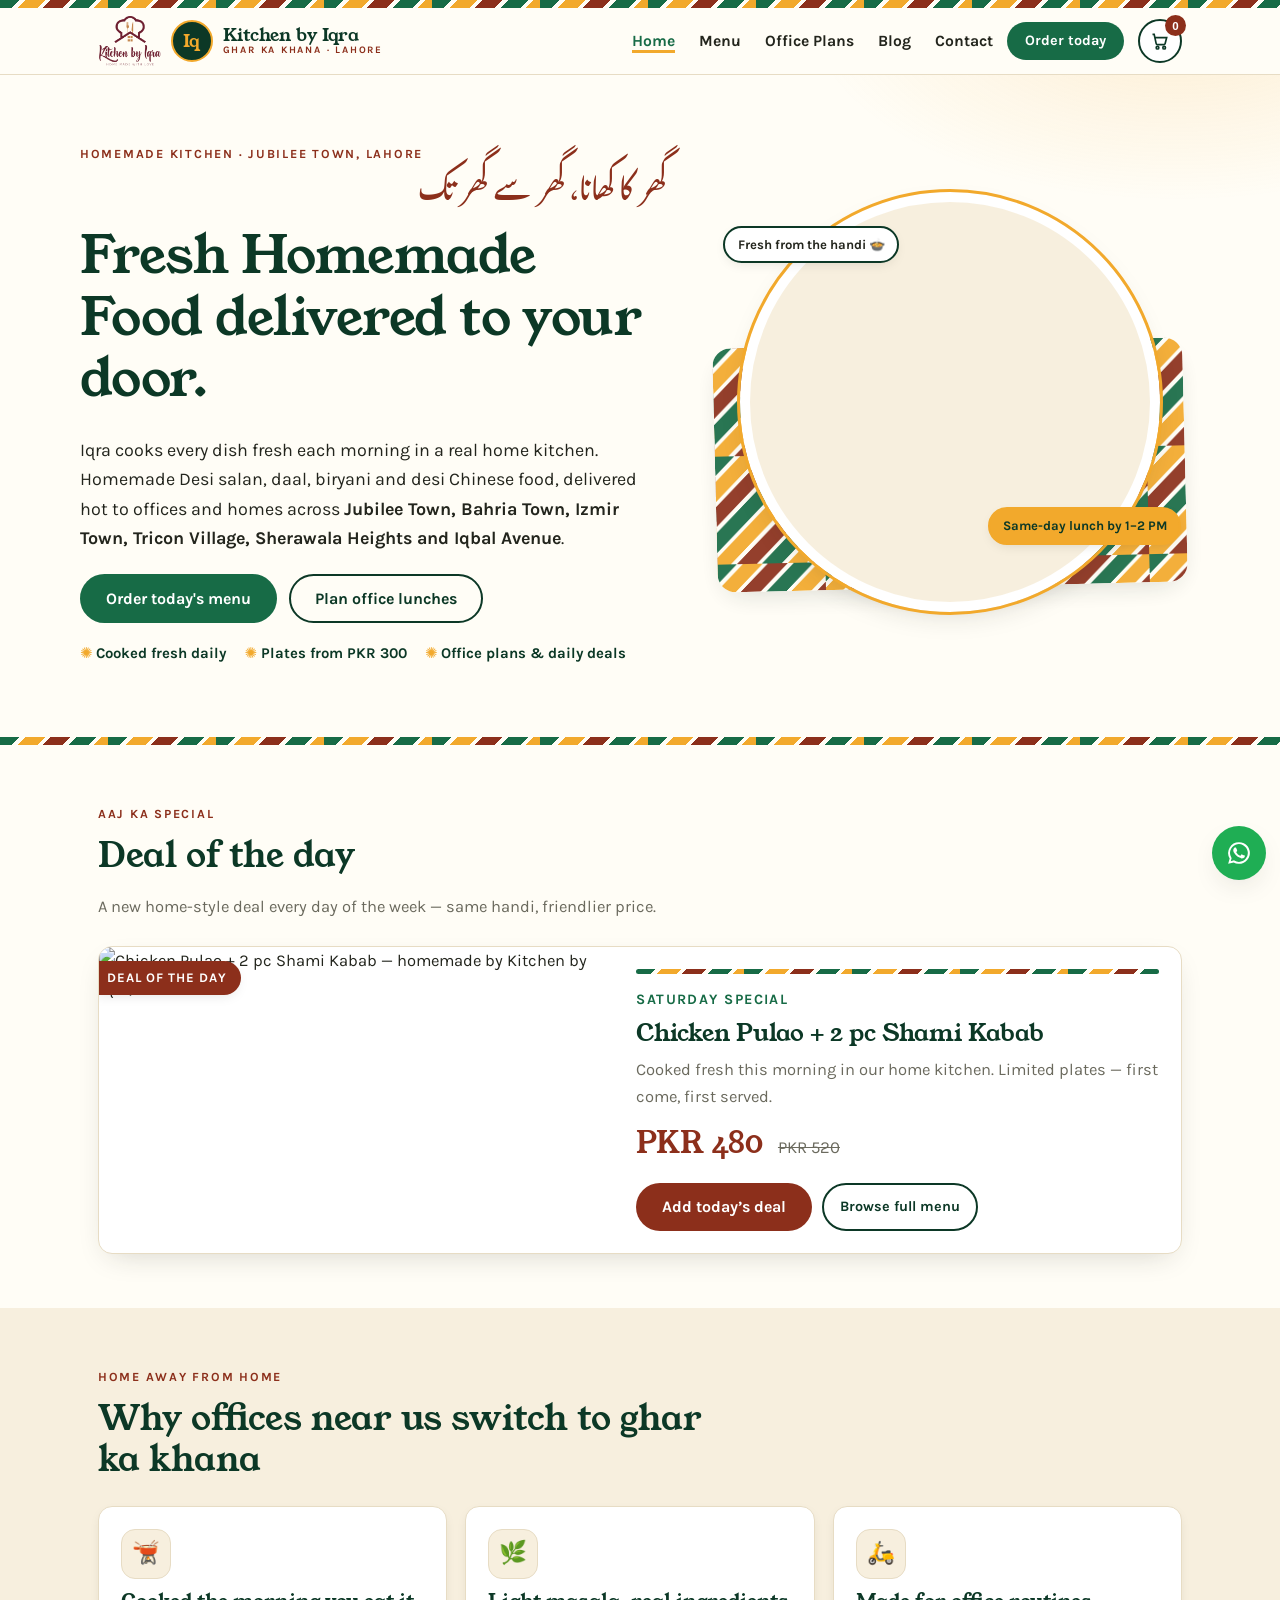
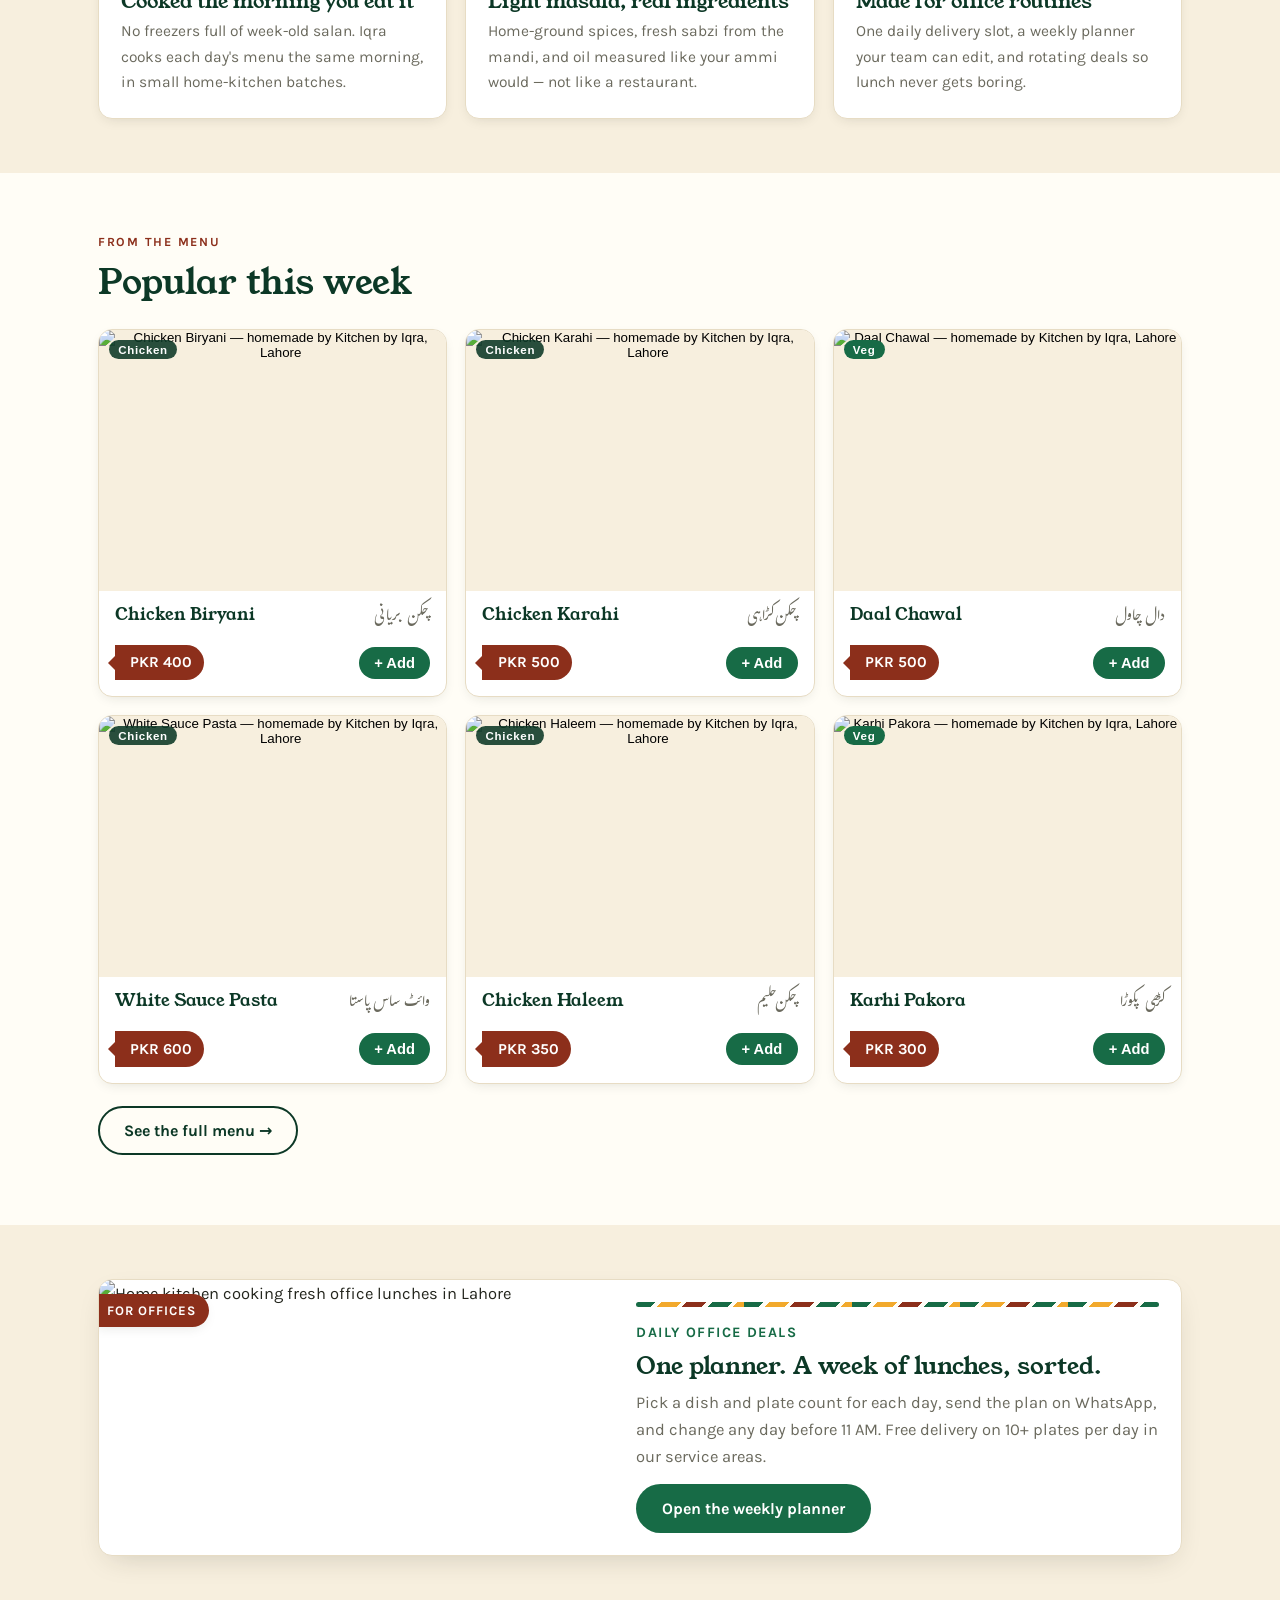
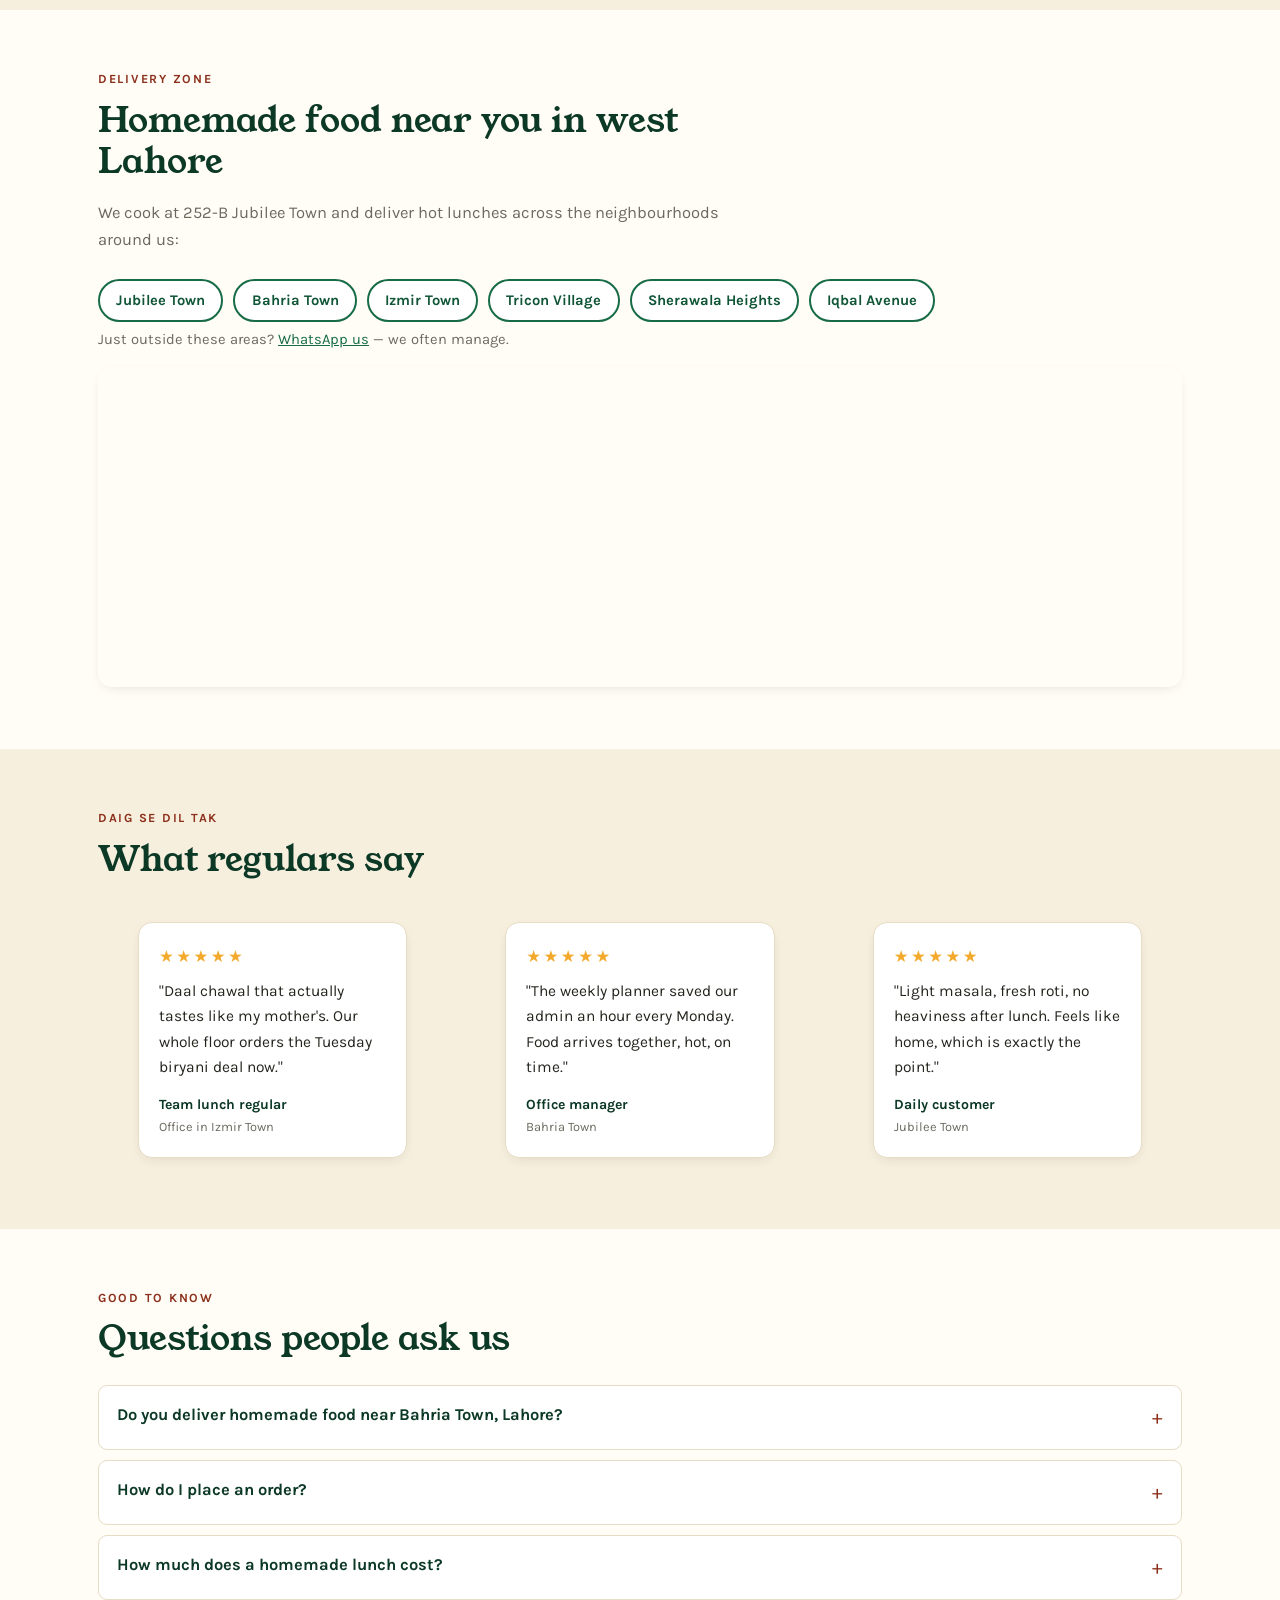
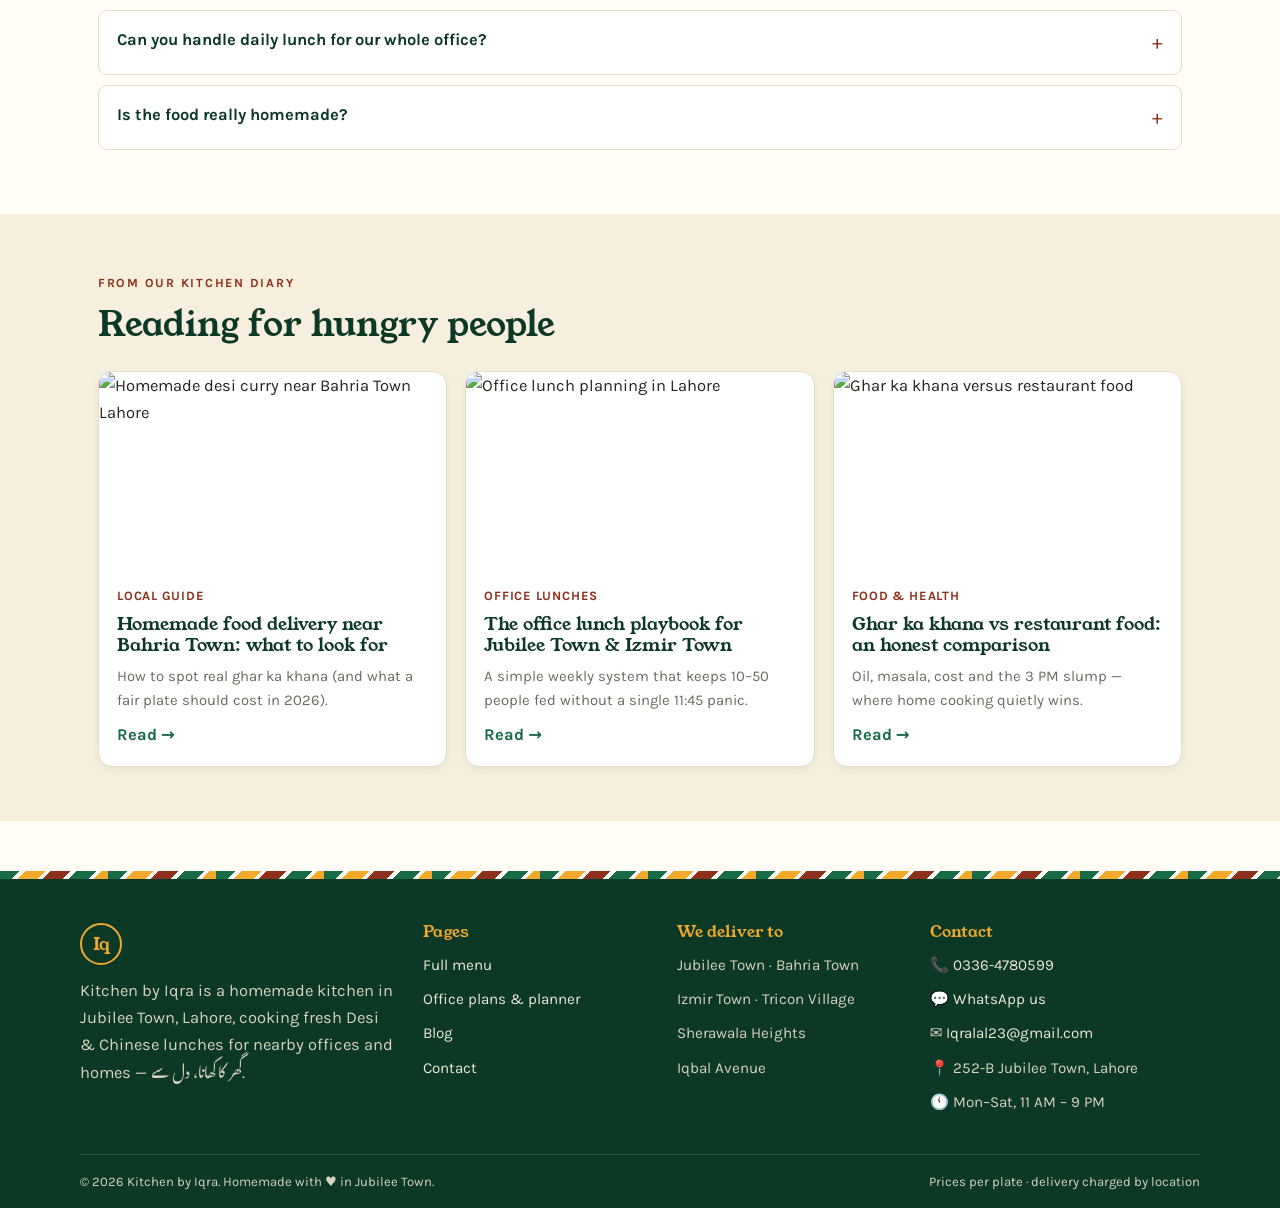
==== index.html @ baa6fae0 "Track WhatsApp orders as conversions; align domain for Search Console - main.js: every "order on Wha" ====
<!DOCTYPE html>
<!-- ============================================================
     KITCHEN BY IQRA — Home
     ✏️ Before launch: (1) GA4 Measurement ID is set (G-DPDFYPX0CD),
     (2) replace https://kitchen-by-iqra.vercel.app with your real domain
     (see README.md for the 10-minute launch checklist).
     ============================================================ -->
<html lang="en">
<head>
  <meta charset="UTF-8">
  <meta name="viewport" content="width=device-width, initial-scale=1.0">

  <title>Kitchen by Iqra — Homemade Desi &amp; Chinese Food Delivery in Jubilee Town, Bahria Town &amp; Izmir Town, Lahore</title>
  <meta name="description" content="Ghar ka khana delivered to your desk. Kitchen by Iqra cooks fresh homemade Desi & Chinese lunches daily in Jubilee Town, Lahore — delivering to Bahria Town, Izmir Town, Tricon Village, Sherawala Heights & Iqbal Avenue. Plates from PKR 300. Daily office deals.">
  <link rel="canonical" href="https://kitchen-by-iqra.vercel.app/">

  <!-- Local SEO -->
  <meta name="geo.region" content="PK-PB">
  <meta name="geo.placename" content="Jubilee Town, Lahore">
  <meta name="geo.position" content="31.4480;74.2240"><!-- ✏️ fine-tune from Google Maps -->
  <meta name="ICBM" content="31.4480, 74.2240">

  <!-- Social sharing -->
  <meta property="og:type" content="website">
  <meta property="og:title" content="Kitchen by Iqra — Ghar ka khana, delivered to your desk">
  <meta property="og:description" content="Fresh homemade Desi & Chinese lunches, cooked every morning in Jubilee Town, Lahore. Daily office deals & weekly planner.">
  <meta property="og:url" content="https://kitchen-by-iqra.vercel.app/">
  <meta property="og:image" content="https://i0.wp.com/upload.wikimedia.org/wikipedia/commons/b/bd/Sindhi_Biryani.JPG?w=1200">
  <meta property="og:locale" content="en_PK">
  <meta name="twitter:card" content="summary_large_image">

  <!-- Phone home-screen icon (uses your real logo once images/logo.png exists) -->
  <link rel="apple-touch-icon" href="images/logo.png">
  <!-- Brand favicon: chef-hat + utensils + roof, matching the Kitchen by Iqra logo -->
  <link rel="icon" href="data:image/svg+xml,<svg xmlns='http://www.w3.org/2000/svg' viewBox='0 0 100 100'><rect width='100' height='100' rx='20' fill='%23fdfbf4'/><g fill='%237a1f2b'><circle cx='38' cy='31' r='13'/><circle cx='62' cy='31' r='13'/><circle cx='50' cy='25' r='15'/><rect x='33' y='35' width='34' height='17' rx='3'/></g><g fill='%23c8924a'><rect x='43.5' y='27' width='2.6' height='19' rx='1'/><rect x='42' y='25' width='1.6' height='8'/><rect x='45.2' y='25' width='1.6' height='8'/><rect x='54' y='25' width='3.4' height='21' rx='1.5'/></g><path d='M30 55 L50 69 L70 55' fill='none' stroke='%237a1f2b' stroke-width='7' stroke-linecap='round' stroke-linejoin='round'/><rect x='46' y='59' width='8' height='8' rx='1' fill='%23c8924a'/></svg>">

  <!-- Fonts: Young Serif (display) + Karla (body) + Gulzar (Urdu accent) -->
  <link rel="preconnect" href="https://fonts.googleapis.com">
  <link rel="preconnect" href="https://fonts.gstatic.com" crossorigin>
  <link href="https://fonts.googleapis.com/css2?family=Young+Serif&family=Karla:wght@400;700;800&family=Gulzar&display=swap" rel="stylesheet">
  <link rel="stylesheet" href="css/style.css?v=6">

  <!-- Google Analytics 4 — Measurement ID G-DPDFYPX0CD -->
  <script async src="https://www.googletagmanager.com/gtag/js?id=G-DPDFYPX0CD"></script>
  <script>
    window.dataLayer = window.dataLayer || [];
    function gtag(){dataLayer.push(arguments);}
    gtag('js', new Date());
    gtag('config', 'G-DPDFYPX0CD');
  </script>
  <!-- End Google Analytics 4 -->

  <!-- Structured data: local business (Restaurant) for Google -->
  <script type="application/ld+json">
  {
    "@context": "https://schema.org",
    "@type": "Restaurant",
    "name": "Kitchen by Iqra",
    "alternateName": "Kitchen by Iqra — Homemade Kitchen Lahore",
    "description": "Homemade Desi and Chinese food cooked fresh daily in a home kitchen in Jubilee Town, Lahore. Daily lunch delivery and weekly office meal plans.",
    "servesCuisine": ["Pakistani", "Desi", "Chinese", "Home-style"],
    "url": "https://kitchen-by-iqra.vercel.app/",
    "telephone": "+923364780599",
    "email": "Iqralal23@gmail.com",
    "priceRange": "PKR 300–600 per plate",
    "image": "https://i0.wp.com/upload.wikimedia.org/wikipedia/commons/b/bd/Sindhi_Biryani.JPG?w=1200",
    "address": {
      "@type": "PostalAddress",
      "streetAddress": "252-B Jubilee Town",
      "addressLocality": "Lahore",
      "addressRegion": "Punjab",
      "addressCountry": "PK"
    },
    "geo": { "@type": "GeoCoordinates", "latitude": 31.4480, "longitude": 74.2240 },
    "openingHours": "Mo-Sa 11:00-21:00",
    "areaServed": ["Jubilee Town","Bahria Town Lahore","Izmir Town","Tricon Village","Sherawala Heights","Iqbal Avenue"],
    "hasMenu": "https://kitchen-by-iqra.vercel.app/menu",
    "acceptsReservations": "False",
    "potentialAction": {
      "@type": "OrderAction",
      "target": "https://wa.me/923364780599"
    }
  }
  </script>
</head>
<body>
<!-- Analytics loads via Google Analytics 4 in <head>; no body tag needed. -->

<div class="stripe" aria-hidden="true"></div>

<header class="site-header">
  <div class="container nav">
    <a class="brand" href="index.html">
      <!-- Drop your real logo at images/logo.png (square works best).
           Until then, the "Iq" monogram below shows automatically. -->
      <img class="brand-logo" src="images/logo.png" alt="Kitchen by Iqra logo"
           onerror="this.style.display='none';this.nextElementSibling.hidden=false">
      <span class="brand-mark" aria-hidden="true" hidden>Iq</span>
      <span class="brand-name">Kitchen by Iqra<small>Ghar ka khana · Lahore</small></span>
    </a>
    <ul class="nav-links">
      <li><a href="index.html" aria-current="page">Home</a></li>
      <li><a href="menu.html">Menu</a></li>
      <li><a href="office-deals.html">Office Plans</a></li>
      <li><a href="blog.html">Blog</a></li>
      <li><a href="contact.html">Contact</a></li>
    </ul>
    <a class="btn btn--primary btn--sm nav-cta" href="menu.html">Order today</a>
    <button class="cart-btn" data-open-cart aria-label="Open cart">
      <svg width="20" height="20" viewBox="0 0 24 24" fill="none" stroke="currentColor" stroke-width="2"><circle cx="9" cy="20" r="1.6"/><circle cx="17" cy="20" r="1.6"/><path d="M3 4h2l2.4 11.2a1.5 1.5 0 0 0 1.5 1.2h7.7a1.5 1.5 0 0 0 1.5-1.2L20 8H6"/></svg>
      <span class="cart-count">0</span>
    </button>
    <button class="hamburger" aria-label="Open menu">
      <svg width="20" height="20" viewBox="0 0 24 24" fill="none" stroke="currentColor" stroke-width="2.4" stroke-linecap="round"><path d="M4 7h16M4 12h16M4 17h16"/></svg>
    </button>
  </div>
</header>

<!-- Mobile popup menu -->
<div class="mobile-menu" id="mobileMenu">
  <nav class="mobile-menu-panel" aria-label="Mobile">
    <div class="stripe" aria-hidden="true"></div>
    <button class="cart-btn mobile-menu-close" data-close-modal aria-label="Close menu">✕</button>
    <a href="index.html">Home</a>
    <a href="menu.html">Menu</a>
    <a href="office-deals.html">Office Plans</a>
    <a href="blog.html">Blog</a>
    <a href="contact.html">Contact</a>
    <a class="btn btn--primary" style="margin-top:14px" href="menu.html">Order today's lunch</a>
  </nav>
</div>

<main>

  <!-- ============ HERO ============ -->
  <section class="hero">
    <div class="container hero-grid">
      <div>
        <span class="eyebrow">Homemade kitchen · Jubilee Town, Lahore</span>
        <h1>
          <span class="hero-urdu urdu">گھر کا کھانا، گھر سے گھر تک</span>
          Fresh Homemade Food delivered to your door.
        </h1>
        <p class="lede">Iqra cooks every dish fresh each morning in a real home kitchen. Homemade Desi salan, daal, biryani and desi Chinese food, delivered hot to offices and homes across <strong>Jubilee Town, Bahria Town, Izmir Town, Tricon Village, Sherawala Heights and Iqbal Avenue</strong>.</p>
        <div class="hero-ctas">
          <a class="btn btn--primary" href="menu.html">Order today's menu</a>
          <a class="btn btn--ghost" href="office-deals.html">Plan office lunches</a>
        </div>
        <ul class="hero-points">
          <li>Cooked fresh daily</li>
          <li>Plates from PKR 300</li>
          <li>Office plans &amp; daily deals</li>
        </ul>
      </div>

      <!-- Signature: the thali on a dastarkhwan mat, with rising steam.
           The plate cross-fades through several real dishes every ~3 seconds. -->
      <div class="thali" aria-hidden="true">
        <div class="thali-mat"></div>
        <div class="thali-plate thali-rotator">
          <img src="https://i0.wp.com/upload.wikimedia.org/wikipedia/commons/b/bd/Sindhi_Biryani.JPG?w=900"
               alt="" onerror="this.onerror=null;this.src='https://placehold.co/900x900/F7EFDE/8C2F1B?text=Today%27s+Khana'">
          <img src="https://i0.wp.com/upload.wikimedia.org/wikipedia/commons/c/c4/Pakistani_Food_Karahi_Beef.jpg?w=900"
               alt="" loading="lazy">
          <img src="https://i0.wp.com/upload.wikimedia.org/wikipedia/commons/0/0f/Pakistani_Haleem_served_with_garnish.jpg?w=900"
               alt="" loading="lazy">
          <img src="https://i0.wp.com/upload.wikimedia.org/wikipedia/commons/a/a8/Chicken_Korma.JPG?w=900"
               alt="" loading="lazy">
        </div>
        <div class="thali-steam"><span></span><span></span><span></span></div>
        <span class="thali-chip thali-chip--a">Fresh from the handi 🍲</span>
        <span class="thali-chip thali-chip--b">Same-day lunch by 1–2 PM</span>
      </div>
    </div>
  </section>

  <div class="stripe" aria-hidden="true"></div>

  <!-- ============ DEAL OF THE DAY (auto-rotates by weekday) ============ -->
  <section class="section" id="deal">
    <div class="container">
      <div class="section-head">
        <span class="eyebrow">Aaj ka special</span>
        <h2>Deal of the day</h2>
        <p class="muted">A new home-style deal every day of the week — same handi, friendlier price.</p>
      </div>
      <div id="dealSlot"><!-- filled by main.js from DEALS in menu-data.js --></div>
    </div>
  </section>

  <!-- ============ WHY HOME FOOD ============ -->
  <section class="section section--atta">
    <div class="container">
      <div class="section-head">
        <span class="eyebrow">Home away from home</span>
        <h2>Why offices near us switch to ghar ka khana</h2>
      </div>
      <div class="grid grid--3">
        <div class="why-card reveal"><div class="why-ico">🫕</div><h3>Cooked the morning you eat it</h3><p>No freezers full of week-old salan. Iqra cooks each day's menu the same morning, in small home-kitchen batches.</p></div>
        <div class="why-card reveal"><div class="why-ico">🌿</div><h3>Light masala, real ingredients</h3><p>Home-ground spices, fresh sabzi from the mandi, and oil measured like your ammi would — not like a restaurant.</p></div>
        <div class="why-card reveal"><div class="why-ico">🛵</div><h3>Made for office routines</h3><p>One daily delivery slot, a weekly planner your team can edit, and rotating deals so lunch never gets boring.</p></div>
      </div>
    </div>
  </section>

  <!-- ============ POPULAR DISHES ============ -->
  <section class="section">
    <div class="container">
      <div class="section-head">
        <span class="eyebrow">From the menu</span>
        <h2>Popular this week</h2>
      </div>
      <div class="grid grid--3" id="popularGrid"><!-- filled by main.js --></div>
      <p style="margin-top:22px"><a class="btn btn--ghost" href="menu.html">See the full menu →</a></p>
    </div>
  </section>

  <!-- ============ OFFICE PLANNER TEASER ============ -->
  <section class="section section--atta">
    <div class="container">
      <div class="deal-card reveal">
        <div class="deal-media">
          <img src="https://images.unsplash.com/photo-1556910103-1c02745aae4d?auto=format&fit=crop&w=900&q=70"
               alt="Home kitchen cooking fresh office lunches in Lahore" loading="lazy"
               onerror="this.onerror=null;this.src='https://placehold.co/900x600/F7EFDE/176B46?text=Office+Lunch+Planner'">
          <span class="deal-ribbon">For offices</span>
        </div>
        <div class="deal-body">
          <div class="stripe stripe--thin" aria-hidden="true"></div>
          <span class="deal-day">Daily office deals</span>
          <h3 style="font-size:1.5rem;margin:0">One planner. A week of lunches, sorted.</h3>
          <p class="muted" style="margin:0">Pick a dish and plate count for each day, send the plan on WhatsApp, and change any day before 11 AM. Free delivery on 10+ plates per day in our service areas.</p>
          <div class="deal-actions">
            <a class="btn btn--primary" href="office-deals.html">Open the weekly planner</a>
          </div>
        </div>
      </div>
    </div>
  </section>

  <!-- ============ AREAS WE SERVE ============ -->
  <section class="section" id="areas">
    <div class="container">
      <div class="section-head">
        <span class="eyebrow">Delivery zone</span>
        <h2>Homemade food near you in west Lahore</h2>
        <p class="muted">We cook at 252-B Jubilee Town and deliver hot lunches across the neighbourhoods around us:</p>
      </div>
      <div class="area-chips">
        <span class="area-chip">Jubilee Town</span>
        <span class="area-chip">Bahria Town</span>
        <span class="area-chip">Izmir Town</span>
        <span class="area-chip">Tricon Village</span>
        <span class="area-chip">Sherawala Heights</span>
        <span class="area-chip">Iqbal Avenue</span>
      </div>
      <p class="muted" style="font-size:.92rem">Just outside these areas? <a href="https://wa.me/923364780599">WhatsApp us</a> — we often manage.</p>
      <iframe class="map-frame" loading="lazy" title="Kitchen by Iqra location — 252-B Jubilee Town, Lahore"
        src="https://www.google.com/maps?q=252B+Jubilee+Town+Lahore&output=embed"></iframe>
    </div>
  </section>

  <!-- ============ TESTIMONIALS (✏️ replace with real customer words) ============ -->
  <section class="section section--atta">
    <div class="container">
      <div class="section-head">
        <span class="eyebrow">Daig se dil tak</span>
        <h2>What regulars say</h2>
      </div>
      <div class="grid grid--3">
        <figure class="tcard reveal"><div class="stars" aria-label="5 stars">★★★★★</div><p>"Daal chawal that actually tastes like my mother's. Our whole floor orders the Tuesday biryani deal now."</p><footer>Team lunch regular<span>Office in Izmir Town</span></footer></figure>
        <figure class="tcard reveal"><div class="stars" aria-label="5 stars">★★★★★</div><p>"The weekly planner saved our admin an hour every Monday. Food arrives together, hot, on time."</p><footer>Office manager<span>Bahria Town</span></footer></figure>
        <figure class="tcard reveal"><div class="stars" aria-label="5 stars">★★★★★</div><p>"Light masala, fresh roti, no heaviness after lunch. Feels like home, which is exactly the point."</p><footer>Daily customer<span>Jubilee Town</span></footer></figure>
      </div>
    </div>
  </section>

  <!-- ============ FAQ (matches FAQPage schema below) ============ -->
  <section class="section faq" id="faq">
    <div class="container">
      <div class="section-head">
        <span class="eyebrow">Good to know</span>
        <h2>Questions people ask us</h2>
      </div>
      <details><summary>Do you deliver homemade food near Bahria Town, Lahore?</summary><div class="faq-a">Yes. We cook in Jubilee Town and deliver daily to Bahria Town, Izmir Town, Tricon Village, Sherawala Heights, Iqbal Avenue and Jubilee Town itself. Delivery charges depend on your exact location.</div></details>
      <details><summary>How do I place an order?</summary><div class="faq-a">Add dishes to your cart on the <a href="menu.html">menu page</a> and tap "Place order on WhatsApp" — your order opens pre-typed in WhatsApp (0336-4780599). Or simply message us directly.</div></details>
      <details><summary>How much does a homemade lunch cost?</summary><div class="faq-a">Plates start at PKR 300 (sabzi and karhi pakora) and go up to PKR 600 (white handi, white-sauce pasta). Prices are per plate; delivery is charged separately by location.</div></details>
      <details><summary>Can you handle daily lunch for our whole office?</summary><div class="faq-a">That's our speciality. Use the <a href="office-deals.html">weekly office planner</a> to pick a dish and plate count for each day. Delivery is free on 10+ plates per day within our service areas, and you can change any day's dish before 11 AM.</div></details>
      <details><summary>Is the food really homemade?</summary><div class="faq-a">Yes — everything is cooked the same morning by Iqra in her home kitchen at 252-B Jubilee Town, in small batches, with home-ground masalas. It's ghar ka khana in the most literal sense.</div></details>
    </div>
  </section>

  <script type="application/ld+json">
  {
    "@context":"https://schema.org","@type":"FAQPage","mainEntity":[
    {"@type":"Question","name":"Do you deliver homemade food near Bahria Town, Lahore?","acceptedAnswer":{"@type":"Answer","text":"Yes. Kitchen by Iqra cooks in Jubilee Town and delivers daily to Bahria Town, Izmir Town, Tricon Village, Sherawala Heights, Iqbal Avenue and Jubilee Town. Delivery charges depend on location."}},
    {"@type":"Question","name":"How do I place an order?","acceptedAnswer":{"@type":"Answer","text":"Add dishes to the cart on the menu page and place the order on WhatsApp (0336-4780599), or message the kitchen directly on WhatsApp."}},
    {"@type":"Question","name":"How much does a homemade lunch cost?","acceptedAnswer":{"@type":"Answer","text":"Plates start at PKR 300 and go up to PKR 600. Prices are per plate; delivery is charged separately by location."}},
    {"@type":"Question","name":"Can you handle daily lunch for a whole office?","acceptedAnswer":{"@type":"Answer","text":"Yes — offices use the weekly planner to pick a dish and plate count for each day. Delivery is free on 10+ plates per day within service areas, and any day's dish can be changed before 11 AM."}},
    {"@type":"Question","name":"Is the food really homemade?","acceptedAnswer":{"@type":"Answer","text":"Yes. Everything is cooked the same morning in a home kitchen at 252-B Jubilee Town, Lahore, in small batches with home-ground spices."}}
  ]}
  </script>

  <!-- ============ BLOG TEASERS ============ -->
  <section class="section section--atta">
    <div class="container">
      <div class="section-head">
        <span class="eyebrow">From our kitchen diary</span>
        <h2>Reading for hungry people</h2>
      </div>
      <div class="grid grid--3">
        <article class="post-card reveal">
          <img src="https://images.unsplash.com/photo-1585937421612-70a008356fbe?auto=format&fit=crop&w=700&q=70" alt="Homemade desi curry near Bahria Town Lahore" loading="lazy" onerror="this.onerror=null;this.src='https://placehold.co/700x394/F7EFDE/8C2F1B?text=Blog'">
          <div class="post-card-body"><span class="post-meta">Local guide</span>
            <h3><a href="blog/homemade-food-near-bahria-town-lahore.html">Homemade food delivery near Bahria Town: what to look for</a></h3>
            <p>How to spot real ghar ka khana (and what a fair plate should cost in 2026).</p>
            <a class="read-more" href="blog/homemade-food-near-bahria-town-lahore.html">Read →</a></div>
        </article>
        <article class="post-card reveal">
          <img src="https://images.unsplash.com/photo-1556910103-1c02745aae4d?auto=format&fit=crop&w=700&q=70" alt="Office lunch planning in Lahore" loading="lazy" onerror="this.onerror=null;this.src='https://placehold.co/700x394/F7EFDE/176B46?text=Blog'">
          <div class="post-card-body"><span class="post-meta">Office lunches</span>
            <h3><a href="blog/office-lunch-delivery-jubilee-town-izmir-town.html">The office lunch playbook for Jubilee Town &amp; Izmir Town</a></h3>
            <p>A simple weekly system that keeps 10–50 people fed without a single 11:45 panic.</p>
            <a class="read-more" href="blog/office-lunch-delivery-jubilee-town-izmir-town.html">Read →</a></div>
        </article>
        <article class="post-card reveal">
          <img src="https://images.unsplash.com/photo-1547592180-85f173990554?auto=format&fit=crop&w=700&q=70" alt="Ghar ka khana versus restaurant food" loading="lazy" onerror="this.onerror=null;this.src='https://placehold.co/700x394/F7EFDE/F2A92C?text=Blog'">
          <div class="post-card-body"><span class="post-meta">Food &amp; health</span>
            <h3><a href="blog/ghar-ka-khana-vs-restaurant-food.html">Ghar ka khana vs restaurant food: an honest comparison</a></h3>
            <p>Oil, masala, cost and the 3 PM slump — where home cooking quietly wins.</p>
            <a class="read-more" href="blog/ghar-ka-khana-vs-restaurant-food.html">Read →</a></div>
        </article>
      </div>
    </div>
  </section>

</main>

<footer class="site-footer">
  <div class="stripe" aria-hidden="true"></div>
  <div class="container footer-grid">
    <div class="footer-brand">
      <span class="brand-mark" aria-hidden="true">Iq</span>
      <p>Kitchen by Iqra is a homemade kitchen in Jubilee Town, Lahore, cooking fresh Desi &amp; Chinese lunches for nearby offices and homes — <span class="urdu">گھر کا کھانا، دل سے</span>.</p>
    </div>
    <div>
      <h4>Pages</h4>
      <ul>
        <li><a href="menu.html">Full menu</a></li>
        <li><a href="office-deals.html">Office plans &amp; planner</a></li>
        <li><a href="blog.html">Blog</a></li>
        <li><a href="contact.html">Contact</a></li>
      </ul>
    </div>
    <div>
      <h4>We deliver to</h4>
      <ul>
        <li>Jubilee Town · Bahria Town</li>
        <li>Izmir Town · Tricon Village</li>
        <li>Sherawala Heights</li>
        <li>Iqbal Avenue</li>
      </ul>
    </div>
    <div>
      <h4>Contact</h4>
      <ul>
        <li>📞 <a href="tel:+923364780599">0336-4780599</a></li>
        <li>💬 <a href="https://wa.me/923364780599" rel="noopener" target="_blank">WhatsApp us</a></li>
        <li>✉️ <a href="mailto:Iqralal23@gmail.com">Iqralal23@gmail.com</a></li>
        <li>📍 252-B Jubilee Town, Lahore</li>
        <li>🕚 Mon–Sat, 11 AM – 9 PM</li>
      </ul>
    </div>
  </div>
  <div class="container footer-bottom">
    <span>© <span data-year></span> Kitchen by Iqra. Homemade with ♥ in Jubilee Town.</span>
    <span>Prices per plate · delivery charged by location</span>
  </div>
</footer>

<script src="js/menu-data.js?v=6"></script>
<script src="js/main.js?v=6"></script>
</body>
</html>
---- css/style.css ----
/* ============================================================
   KITCHEN BY IQRA — ghar ka khana, Jubilee Town, Lahore
   Design tokens & global stylesheet (mobile-first)
   Palette: rice-white base, coriander green, marigold,
   dried-chili maroon. Signature: the "dastarkhwan stripe".
   ============================================================ */

:root{
  --chawal:#FFFDF6;        /* rice white — page background */
  --atta:#F7EFDE;          /* wheat — alt sections, soft cards */
  --patta:#176B46;         /* coriander green — primary actions */
  --patta-dark:#0F5536;
  --gehra:#0C3826;         /* deep green — footer, strong headings */
  --masala:#8C2F1B;        /* dried-chili maroon — prices, deal */
  --genda:#F2A92C;         /* marigold — highlights, stars */
  --ink:#23251D;
  --muted:#6B6A5E;
  --line:#E7DCC4;
  --white:#FFFFFF;
  --wa:#1FAE54;            /* WhatsApp action green */

  --ff-display:"Young Serif", Georgia, serif;
  --ff-body:"Karla", "Segoe UI", system-ui, sans-serif;
  --ff-urdu:"Gulzar","Noto Nastaliq Urdu",serif;

  --radius:14px;
  --radius-sm:9px;
  --shadow:0 10px 30px -12px rgba(35,37,29,.22);
  --shadow-soft:0 4px 14px -6px rgba(35,37,29,.18);
  --maxw:1120px;

  /* The dastarkhwan stripe — woven tablecloth edge, used at seams */
  --stripe:repeating-linear-gradient(135deg,
      #176B46 0 14px, #FFFDF6 14px 18px,
      #F2A92C 18px 32px, #FFFDF6 32px 36px,
      #8C2F1B 36px 50px, #FFFDF6 50px 54px);
}

*,*::before,*::after{box-sizing:border-box}
html{scroll-behavior:smooth}
body{
  margin:0;
  font-family:var(--ff-body);
  font-size:16.5px;
  line-height:1.65;
  color:var(--ink);
  background:var(--chawal);
  -webkit-font-smoothing:antialiased;
}
img{max-width:100%;display:block}
a{color:var(--patta)}
a:hover{color:var(--patta-dark)}
h1,h2,h3,h4{font-family:var(--ff-display);font-weight:400;line-height:1.16;color:var(--gehra);margin:0 0 .5em}
h1{font-size:clamp(2rem,6.5vw,3.3rem);letter-spacing:-.01em}
h2{font-size:clamp(1.5rem,4.5vw,2.2rem)}
h3{font-size:1.22rem}
p{margin:.4em 0 1em}
.urdu{font-family:var(--ff-urdu);direction:rtl;unicode-bidi:isolate}
.muted{color:var(--muted)}
.container{max-width:var(--maxw);margin:0 auto;padding:0 18px}
.section{padding:54px 0}
.section--atta{background:var(--atta)}
.section-head{max-width:640px;margin-bottom:26px}
.eyebrow{
  display:inline-block;font-size:.78rem;font-weight:700;letter-spacing:.14em;
  text-transform:uppercase;color:var(--masala);margin-bottom:10px;
}
.stripe{height:8px;background:var(--stripe);background-size:108px 108px}
.stripe--thin{height:5px}

:focus-visible{outline:3px solid var(--genda);outline-offset:2px;border-radius:4px}

/* ---------- Buttons ---------- */
.btn{
  display:inline-flex;align-items:center;justify-content:center;gap:.55em;
  font-family:var(--ff-body);font-weight:700;font-size:1rem;
  padding:.8em 1.5em;border-radius:999px;border:2px solid transparent;
  cursor:pointer;text-decoration:none;line-height:1.2;
  transition:transform .12s ease,background .15s ease,color .15s ease,border-color .15s ease;
}
.btn:active{transform:scale(.97)}
.btn--primary{background:var(--patta);color:#fff}
.btn--primary:hover{background:var(--patta-dark);color:#fff}
.btn--ghost{background:transparent;color:var(--gehra);border-color:var(--gehra)}
.btn--ghost:hover{background:var(--gehra);color:#fff}
.btn--wa{background:var(--wa);color:#fff}
.btn--wa:hover{background:#188F45;color:#fff}
.btn--masala{background:var(--masala);color:#fff}
.btn--masala:hover{background:#702313;color:#fff}
.btn--sm{font-size:.9rem;padding:.55em 1.1em}
.btn--block{width:100%}
.btn svg{flex:0 0 auto}

/* ---------- Header / nav ---------- */
.site-header{
  position:sticky;top:0;z-index:60;background:rgba(255,253,246,.94);
  backdrop-filter:blur(8px);border-bottom:1px solid var(--line);
}
.nav{display:flex;align-items:center;gap:14px;min-height:66px}
.brand{display:flex;align-items:center;gap:10px;text-decoration:none;margin-right:auto}
.brand-mark{
  width:42px;height:42px;border-radius:50%;background:var(--gehra);color:var(--genda);
  display:grid;place-items:center;font-family:var(--ff-display);font-size:1.15rem;
  border:2px solid var(--genda);
}
.brand-logo{height:50px;width:auto;max-width:190px;object-fit:contain;display:block}
.brand-name{font-family:var(--ff-display);color:var(--gehra);font-size:1.12rem;line-height:1.05}
.brand-name small{display:block;font-family:var(--ff-body);font-weight:700;font-size:.62rem;
  letter-spacing:.18em;text-transform:uppercase;color:var(--masala)}
.nav-links{display:none;align-items:center;gap:24px;list-style:none;margin:0;padding:0}
.nav-links a{font-weight:700;text-decoration:none;color:var(--ink);font-size:.98rem}
.nav-links a:hover,.nav-links a[aria-current="page"]{color:var(--patta)}
.nav-links a[aria-current="page"]{border-bottom:3px solid var(--genda)}
.nav-cta{display:none}
.cart-btn{
  position:relative;display:grid;place-items:center;width:44px;height:44px;border-radius:50%;
  border:2px solid var(--gehra);background:#fff;cursor:pointer;color:var(--gehra);
}
.cart-btn:hover{background:var(--atta)}
.cart-count{
  position:absolute;top:-6px;right:-6px;min-width:21px;height:21px;border-radius:999px;
  background:var(--masala);color:#fff;font-size:.72rem;font-weight:700;
  display:grid;place-items:center;padding:0 5px;
}
.hamburger{
  display:grid;place-items:center;width:44px;height:44px;border-radius:50%;
  border:2px solid var(--gehra);background:#fff;cursor:pointer;color:var(--gehra);
}
@media(min-width:880px){
  .nav-links{display:flex}
  .nav-cta{display:inline-flex}
  .hamburger{display:none}
}

/* Mobile popup menu */
.mobile-menu{
  position:fixed;inset:0;z-index:90;background:rgba(12,56,38,.45);
  opacity:0;pointer-events:none;transition:opacity .2s ease;
}
.mobile-menu.open{opacity:1;pointer-events:auto}
.mobile-menu-panel{
  position:absolute;top:0;right:0;height:100%;width:min(330px,86vw);
  background:var(--chawal);box-shadow:var(--shadow);padding:20px;
  transform:translateX(100%);transition:transform .25s ease;
  display:flex;flex-direction:column;gap:6px;overflow-y:auto;
}
.mobile-menu.open .mobile-menu-panel{transform:none}
.mobile-menu-panel .stripe{margin:-20px -20px 14px;border-radius:0}
.mobile-menu-panel a{
  display:block;padding:13px 10px;font-weight:700;font-size:1.08rem;
  text-decoration:none;color:var(--ink);border-bottom:1px dashed var(--line);
}
.mobile-menu-panel a:hover{color:var(--patta)}
.mobile-menu-close{align-self:flex-end;margin-bottom:6px}

/* ---------- Hero ---------- */
.hero{position:relative;overflow:hidden;background:
  radial-gradient(620px 320px at 92% -10%,rgba(242,169,44,.18),transparent 60%),var(--chawal)}
.hero-grid{display:grid;gap:34px;padding:46px 0 56px;align-items:center}
.hero-urdu{
  font-family:var(--ff-urdu);font-size:clamp(1.5rem,5vw,2.2rem);color:var(--masala);
  display:block;margin-bottom:10px;
}
.hero p.lede{font-size:1.12rem;max-width:34em}
.hero-ctas{display:flex;flex-wrap:wrap;gap:12px;margin:20px 0 18px}
.hero-points{list-style:none;display:flex;flex-wrap:wrap;gap:8px 18px;margin:0;padding:0;font-size:.93rem;font-weight:700;color:var(--gehra)}
.hero-points li::before{content:"✺ ";color:var(--genda)}
/* the thali — plate on a dastarkhwan placemat */
.thali{position:relative;justify-self:center;width:min(420px,88vw)}
.thali-mat{
  position:absolute;inset:auto -6% 6% -6%;height:58%;border-radius:18px;
  background:var(--stripe);background-size:108px 108px;opacity:.92;
  transform:rotate(-1.4deg);box-shadow:var(--shadow);
}
.thali-plate{
  position:relative;width:100%;aspect-ratio:1;border-radius:50%;overflow:hidden;
  border:10px solid #fff;outline:3px solid var(--genda);box-shadow:var(--shadow);
  background:var(--atta);
}
.thali-plate img{width:100%;height:100%;object-fit:cover}
/* Cross-fading hero plate: each image shows ~3s then fades to the next */
.thali-rotator{position:relative}
.thali-rotator img{position:absolute;inset:0;opacity:0;animation:thaliFade 12s infinite}
.thali-rotator img:nth-child(1){animation-delay:0s}
.thali-rotator img:nth-child(2){animation-delay:3s}
.thali-rotator img:nth-child(3){animation-delay:6s}
.thali-rotator img:nth-child(4){animation-delay:9s}
@keyframes thaliFade{
  0%{opacity:0}
  4%{opacity:1}
  25%{opacity:1}
  29%{opacity:0}
  100%{opacity:0}
}
@media(prefers-reduced-motion:reduce){
  .thali-rotator img{animation:none;opacity:0}
  .thali-rotator img:nth-child(1){opacity:1}
}
.thali-steam{position:absolute;top:-26px;left:50%;width:120px;height:70px;transform:translateX(-50%);pointer-events:none}
.thali-steam span{
  position:absolute;bottom:0;width:14px;height:54px;border-radius:50%;
  background:radial-gradient(closest-side,rgba(255,255,255,.95),rgba(255,255,255,0));
  filter:blur(4px);opacity:0;animation:steam 3.4s ease-in-out infinite;
}
.thali-steam span:nth-child(1){left:28px}
.thali-steam span:nth-child(2){left:54px;animation-delay:1.1s}
.thali-steam span:nth-child(3){left:80px;animation-delay:2.2s}
@keyframes steam{
  0%{transform:translateY(14px) scaleX(1);opacity:0}
  30%{opacity:.85}
  100%{transform:translateY(-44px) scaleX(1.7);opacity:0}
}
.thali-chip{
  position:absolute;background:#fff;border:2px solid var(--gehra);border-radius:999px;
  font-size:.82rem;font-weight:700;padding:.45em .95em;box-shadow:var(--shadow-soft);white-space:nowrap;
}
.thali-chip--a{top:8%;left:-4%}
.thali-chip--b{bottom:16%;right:-5%;background:var(--genda);border-color:var(--genda);color:var(--gehra)}
@media(min-width:880px){
  .hero-grid{grid-template-columns:1.08fr .92fr;padding:64px 0 72px}
}

/* ---------- Deal of the day ---------- */
.deal-card{
  display:grid;gap:0;background:#fff;border-radius:var(--radius);overflow:hidden;
  box-shadow:var(--shadow);border:1px solid var(--line);
}
.deal-media{position:relative;min-height:210px}
.deal-media img{position:absolute;inset:0;width:100%;height:100%;object-fit:cover}
.deal-ribbon{
  position:absolute;top:14px;left:-8px;background:var(--masala);color:#fff;font-weight:700;
  font-size:.82rem;letter-spacing:.08em;text-transform:uppercase;padding:.45em 1em .45em 1.2em;
  border-radius:0 999px 999px 0;box-shadow:var(--shadow-soft);
}
.deal-body{padding:22px;display:flex;flex-direction:column;gap:8px}
.deal-body .stripe{border-radius:4px;margin-bottom:6px}
.deal-day{font-weight:700;color:var(--patta);font-size:.9rem;letter-spacing:.1em;text-transform:uppercase}
.deal-price{font-family:var(--ff-display);font-size:1.9rem;color:var(--masala)}
.deal-price s{color:var(--muted);font-size:1.05rem;font-family:var(--ff-body);margin-left:.4em}
.deal-actions{display:flex;flex-wrap:wrap;gap:10px;margin-top:6px}
@media(min-width:760px){.deal-card{grid-template-columns:1fr 1.1fr}.deal-media{min-height:100%}}

/* ---------- Generic cards / grids ---------- */
.grid{display:grid;gap:18px}
.grid--3{grid-template-columns:1fr}
.grid--4{grid-template-columns:1fr 1fr}
@media(min-width:680px){.grid--3{grid-template-columns:repeat(3,1fr)}}
@media(min-width:880px){.grid--4{grid-template-columns:repeat(4,1fr)}}
.why-card{background:#fff;border:1px solid var(--line);border-radius:var(--radius);padding:22px;box-shadow:var(--shadow-soft)}
.why-card .why-ico{
  width:50px;height:50px;border-radius:14px;background:var(--atta);display:grid;place-items:center;
  font-size:1.4rem;margin-bottom:12px;border:1px solid var(--line);
}
.why-card h3{margin-bottom:.3em}
.why-card p{margin:0;color:var(--muted);font-size:.97rem}

/* ---------- Dish cards ---------- */
.dish-card{
  background:#fff;border:1px solid var(--line);border-radius:var(--radius);overflow:hidden;
  display:flex;flex-direction:column;box-shadow:var(--shadow-soft);
  transition:transform .15s ease,box-shadow .15s ease;
}
.dish-card:hover{transform:translateY(-3px);box-shadow:var(--shadow)}
.dish-media{position:relative;aspect-ratio:4/3;background:var(--atta);cursor:pointer;border:0;padding:0;width:100%}
.dish-media img{width:100%;height:100%;object-fit:cover;position:absolute;inset:0}
.dish-tag{
  position:absolute;top:10px;left:10px;background:rgba(12,56,38,.88);color:#fff;
  font-size:.72rem;font-weight:700;letter-spacing:.06em;padding:.3em .8em;border-radius:999px;
}
.dish-tag--veg{background:var(--patta)}
.dish-body{padding:14px 16px 16px;display:flex;flex-direction:column;gap:6px;flex:1}
.dish-name{display:flex;justify-content:space-between;gap:10px;align-items:baseline}
.dish-name h3{font-size:1.06rem;margin:0}
.dish-urdu{font-family:var(--ff-urdu);color:var(--muted);font-size:1rem;white-space:nowrap}
.dish-desc{font-size:.9rem;color:var(--muted);margin:0;flex:1}
.dish-foot{display:flex;align-items:center;justify-content:space-between;gap:10px;margin-top:8px}
.price-tag{
  position:relative;background:var(--masala);color:#fff;font-weight:700;font-size:.95rem;
  padding:.34em .8em .34em 1em;border-radius:6px 999px 999px 6px;
}
.price-tag::before{
  content:"";position:absolute;left:-7px;top:50%;transform:translateY(-50%);
  border:7px solid transparent;border-right-color:var(--masala);border-left:0;
}
.price-tag small{font-weight:400;opacity:.85;font-size:.74rem}
.add-btn{
  display:inline-flex;align-items:center;gap:.4em;background:var(--patta);color:#fff;border:0;
  font-weight:700;font-size:.92rem;padding:.55em 1.05em;border-radius:999px;cursor:pointer;
  transition:background .15s ease,transform .12s ease;
}
.add-btn:hover{background:var(--patta-dark)}
.add-btn:active{transform:scale(.95)}

/* category chips (menu page) */
.chips{
  display:flex;gap:9px;overflow-x:auto;padding:8px 2px 14px;scrollbar-width:none;
  position:sticky;top:66px;background:var(--chawal);z-index:40;
}
.chips::-webkit-scrollbar{display:none}
.chip{
  flex:0 0 auto;border:2px solid var(--gehra);background:#fff;color:var(--gehra);
  font-weight:700;font-size:.9rem;padding:.5em 1.1em;border-radius:999px;cursor:pointer;
}
.chip.active{background:var(--gehra);color:var(--genda)}
.menu-search{
  width:100%;padding:.85em 1.1em;border-radius:999px;border:2px solid var(--line);
  font:inherit;background:#fff;margin-bottom:6px;
}
.menu-cat-title{display:flex;align-items:center;gap:14px;margin:34px 0 16px}
.menu-cat-title h2{margin:0;font-size:1.45rem}
.menu-cat-title::after{content:"";flex:1;height:5px;background:var(--stripe);background-size:108px 108px;border-radius:4px;opacity:.85}

/* ---------- Quick-view modal & checkout modal ---------- */
.modal{
  position:fixed;inset:0;z-index:100;display:grid;place-items:center;padding:16px;
  background:rgba(12,56,38,.5);opacity:0;pointer-events:none;transition:opacity .18s ease;
}
.modal.open{opacity:1;pointer-events:auto}
.modal-card{
  width:min(560px,100%);max-height:88vh;overflow-y:auto;background:var(--chawal);
  border-radius:var(--radius);box-shadow:var(--shadow);
  transform:translateY(14px);transition:transform .18s ease;
}
.modal.open .modal-card{transform:none}
.modal-media{aspect-ratio:16/9;background:var(--atta)}
.modal-media img{width:100%;height:100%;object-fit:cover}
.modal-body{padding:20px 22px 24px}
.modal-close{
  position:absolute;top:14px;right:14px;width:42px;height:42px;border-radius:50%;border:0;
  background:#fff;color:var(--gehra);font-size:1.2rem;cursor:pointer;box-shadow:var(--shadow-soft);z-index:2;
}
.qty-row{display:flex;align-items:center;gap:14px;margin:14px 0}
.qty{display:inline-flex;align-items:center;border:2px solid var(--gehra);border-radius:999px;overflow:hidden}
.qty button{width:40px;height:40px;border:0;background:#fff;font-size:1.2rem;font-weight:700;cursor:pointer;color:var(--gehra)}
.qty button:hover{background:var(--atta)}
.qty span{min-width:38px;text-align:center;font-weight:700}

/* ---------- Cart drawer ---------- */
.drawer{
  position:fixed;inset:0;z-index:95;background:rgba(12,56,38,.45);
  opacity:0;pointer-events:none;transition:opacity .2s ease;
}
.drawer.open{opacity:1;pointer-events:auto}
.drawer-panel{
  position:absolute;top:0;right:0;height:100%;width:min(420px,94vw);background:var(--chawal);
  display:flex;flex-direction:column;transform:translateX(100%);transition:transform .25s ease;
  box-shadow:var(--shadow);
}
.drawer.open .drawer-panel{transform:none}
.drawer-head{display:flex;align-items:center;justify-content:space-between;padding:16px 18px;border-bottom:1px solid var(--line)}
.drawer-head h3{margin:0}
.drawer-items{flex:1;overflow-y:auto;padding:10px 18px}
.cart-empty{text-align:center;color:var(--muted);padding:46px 10px}
.cart-empty .big{font-size:2.6rem;display:block;margin-bottom:8px}
.cart-line{display:flex;gap:12px;padding:12px 0;border-bottom:1px dashed var(--line)}
.cart-line img{width:62px;height:62px;border-radius:10px;object-fit:cover;flex:0 0 auto}
.cart-line-info{flex:1;min-width:0}
.cart-line-info strong{display:block;font-size:.96rem}
.cart-line-info .muted{font-size:.83rem}
.cart-line-qty{display:flex;align-items:center;gap:8px;margin-top:6px}
.cart-line-qty button{
  width:28px;height:28px;border-radius:50%;border:1.6px solid var(--gehra);background:#fff;
  font-weight:700;cursor:pointer;color:var(--gehra);line-height:1;
}
.cart-line-price{font-weight:700;color:var(--masala);white-space:nowrap}
.cart-remove{border:0;background:none;color:var(--muted);font-size:.78rem;cursor:pointer;text-decoration:underline;padding:0;margin-top:4px}
.drawer-foot{border-top:1px solid var(--line);padding:16px 18px;background:#fff}
.cart-total-row{display:flex;justify-content:space-between;font-weight:700;font-size:1.08rem;margin-bottom:4px}
.cart-note{font-size:.8rem;color:var(--muted);margin:0 0 12px}

/* sticky mobile cart bar */
.cart-bar{
  position:fixed;left:12px;right:12px;bottom:12px;z-index:55;display:none;
  background:var(--gehra);color:#fff;border-radius:999px;box-shadow:var(--shadow);
  padding:13px 20px;font-weight:700;cursor:pointer;border:0;font-size:1rem;
  align-items:center;justify-content:space-between;gap:12px;width:auto;
}
.cart-bar .cart-bar-total{color:var(--genda)}
.cart-bar.show{display:flex}
@media(min-width:880px){.cart-bar.show{display:none}}

/* WhatsApp float */
.wa-float{
  position:fixed;right:14px;bottom:84px;z-index:54;width:54px;height:54px;border-radius:50%;
  background:var(--wa);display:grid;place-items:center;box-shadow:var(--shadow);color:#fff;
}
@media(min-width:880px){.wa-float{bottom:20px}}

/* ---------- Forms ---------- */
.form-grid{display:grid;gap:13px}
.form-grid label{font-weight:700;font-size:.9rem;display:block;margin-bottom:4px;color:var(--gehra)}
.form-grid input,.form-grid select,.form-grid textarea{
  width:100%;padding:.78em 1em;border:2px solid var(--line);border-radius:var(--radius-sm);
  font:inherit;background:#fff;
}
.form-grid input:focus,.form-grid select:focus,.form-grid textarea:focus{border-color:var(--patta);outline:none}
.radio-cards{display:grid;grid-template-columns:1fr 1fr;gap:10px}
.radio-card{position:relative}
.radio-card input{position:absolute;opacity:0;inset:0;cursor:pointer}
.radio-card span{
  display:block;border:2px solid var(--line);border-radius:var(--radius-sm);padding:.7em .9em;
  font-weight:700;font-size:.92rem;text-align:center;background:#fff;
}
.radio-card input:checked + span{border-color:var(--patta);background:#EAF4EE;color:var(--patta-dark)}
.bank-box{
  background:#FFF8EA;border:2px dashed var(--genda);border-radius:var(--radius-sm);
  padding:14px 16px;font-size:.92rem;margin-top:6px;
}
.bank-box strong{color:var(--masala)}

/* ---------- Office planner ---------- */
.planner-wrap{display:grid;gap:22px}
@media(min-width:980px){.planner-wrap{grid-template-columns:1.5fr 1fr;align-items:start}}
.day-card{
  background:#fff;border:1px solid var(--line);border-left:7px solid var(--patta);
  border-radius:var(--radius-sm);padding:14px 16px;margin-bottom:12px;
  display:grid;gap:10px;
}
.day-card.is-off{border-left-color:var(--line);opacity:.6}
.day-card-top{display:flex;align-items:center;justify-content:space-between;gap:10px}
.day-name{font-family:var(--ff-display);font-size:1.05rem;color:var(--gehra)}
.day-toggle{display:inline-flex;align-items:center;gap:7px;font-size:.85rem;font-weight:700;color:var(--muted);cursor:pointer}
.day-fields{display:grid;gap:10px}
@media(min-width:560px){.day-fields{grid-template-columns:1.6fr .9fr}}
.day-fields select,.day-fields input{
  width:100%;padding:.65em .8em;border:2px solid var(--line);border-radius:var(--radius-sm);font:inherit;background:#fff;
}
.day-sub{font-size:.88rem;color:var(--muted)}
.day-sub b{color:var(--masala)}
.plan-summary{
  background:var(--gehra);color:#FBF7EC;border-radius:var(--radius);padding:22px;box-shadow:var(--shadow);
  position:sticky;top:84px;
}
.plan-summary h3{color:var(--genda)}
.plan-summary .stripe{border-radius:4px;margin-bottom:14px}
.plan-lines{list-style:none;margin:0 0 12px;padding:0;font-size:.93rem}
.plan-lines li{display:flex;justify-content:space-between;gap:10px;padding:6px 0;border-bottom:1px dashed rgba(255,255,255,.22)}
.plan-total{display:flex;justify-content:space-between;font-weight:700;font-size:1.15rem;margin:10px 0 4px}
.plan-total b{color:var(--genda)}
.plan-summary .muted{color:#CFC9B4;font-size:.8rem}
.plan-summary .form-grid label{color:#F3ECD9}
.perk-list{list-style:none;margin:0;padding:0}
.perk-list li{padding:10px 0 10px 34px;position:relative;border-bottom:1px dashed var(--line)}
.perk-list li::before{content:"✺";position:absolute;left:6px;color:var(--genda);font-size:1.1rem}

/* ---------- Areas ---------- */
.area-chips{display:flex;flex-wrap:wrap;gap:10px;margin:14px 0 4px}
.area-chip{
  background:#fff;border:2px solid var(--patta);color:var(--patta-dark);font-weight:700;
  padding:.5em 1.1em;border-radius:999px;font-size:.92rem;
}
.map-frame{border:0;width:100%;height:320px;border-radius:var(--radius);box-shadow:var(--shadow-soft)}

/* ---------- Testimonials ---------- */
.tcard{background:#fff;border:1px solid var(--line);border-radius:var(--radius);padding:20px;box-shadow:var(--shadow-soft)}
.tcard .stars{color:var(--genda);letter-spacing:.15em;margin-bottom:8px}
.tcard p{font-size:.97rem;margin:0 0 12px}
.tcard footer{font-weight:700;font-size:.88rem;color:var(--gehra)}
.tcard footer span{display:block;font-weight:400;color:var(--muted);font-size:.8rem}

/* ---------- FAQ ---------- */
.faq details{background:#fff;border:1px solid var(--line);border-radius:var(--radius-sm);margin-bottom:10px;overflow:hidden}
.faq summary{padding:15px 18px;font-weight:700;cursor:pointer;list-style:none;display:flex;justify-content:space-between;gap:12px;color:var(--gehra)}
.faq summary::after{content:"+";color:var(--masala);font-size:1.25rem;font-weight:400}
.faq details[open] summary::after{content:"–"}
.faq .faq-a{padding:0 18px 16px;color:var(--muted)}

/* ---------- Blog ---------- */
.post-card{background:#fff;border:1px solid var(--line);border-radius:var(--radius);overflow:hidden;display:flex;flex-direction:column;box-shadow:var(--shadow-soft)}
.post-card img{aspect-ratio:16/9;object-fit:cover;width:100%}
.post-card-body{padding:18px;display:flex;flex-direction:column;gap:8px;flex:1}
.post-card h3{margin:0;font-size:1.12rem}
.post-card h3 a{text-decoration:none;color:var(--gehra)}
.post-card h3 a:hover{color:var(--patta)}
.post-meta{font-size:.8rem;font-weight:700;color:var(--masala);letter-spacing:.06em;text-transform:uppercase}
.post-card p{margin:0;color:var(--muted);font-size:.93rem;flex:1}
.read-more{font-weight:700;text-decoration:none}
.prose{max-width:720px}
.prose h2{margin-top:1.6em}
.prose img{border-radius:var(--radius);box-shadow:var(--shadow-soft);margin:1.4em 0}
.prose blockquote{
  margin:1.4em 0;padding:14px 20px;border-left:6px solid var(--genda);background:var(--atta);
  border-radius:0 var(--radius-sm) var(--radius-sm) 0;font-style:italic;color:var(--gehra);
}
.post-hero{padding:42px 0 8px}
.breadcrumb{font-size:.84rem;color:var(--muted);margin-bottom:14px}
.breadcrumb a{text-decoration:none}
.post-cta{
  background:var(--gehra);color:#F6F1E2;border-radius:var(--radius);padding:24px;margin:2em 0 1em;
}
.post-cta h3{color:var(--genda)}
.post-cta .btn{margin-top:6px}

/* ---------- Footer ---------- */
.site-footer{background:var(--gehra);color:#D9D3BE;margin-top:50px}
.site-footer .stripe{height:8px}
.footer-grid{display:grid;gap:28px;padding:44px 0 30px}
@media(min-width:780px){.footer-grid{grid-template-columns:1.4fr 1fr 1fr 1.2fr}}
.site-footer h4{color:var(--genda);font-size:1.02rem;margin-bottom:.7em}
.site-footer a{color:#EFE9D6;text-decoration:none}
.site-footer a:hover{color:var(--genda)}
.site-footer ul{list-style:none;margin:0;padding:0}
.site-footer li{margin-bottom:9px;font-size:.95rem}
.footer-brand .brand-mark{margin-bottom:12px}
.footer-bottom{border-top:1px solid rgba(255,255,255,.15);padding:16px 0;font-size:.82rem;display:flex;flex-wrap:wrap;gap:8px;justify-content:space-between}

/* ---------- Toast ---------- */
.toast{
  position:fixed;left:50%;bottom:90px;transform:translateX(-50%) translateY(20px);z-index:120;
  background:var(--gehra);color:#fff;font-weight:700;padding:.8em 1.4em;border-radius:999px;
  box-shadow:var(--shadow);opacity:0;pointer-events:none;transition:all .25s ease;font-size:.95rem;
  max-width:92vw;text-align:center;
}
.toast.show{opacity:1;transform:translateX(-50%)}

/* ---------- Reveal on scroll ---------- */
/* Only hide when JS is present (html.js) AND the OS allows motion — so if
   anything fails, content is fully visible by default rather than blank. */
.reveal{opacity:1;transform:none}
html.js .reveal{opacity:0;transform:translateY(16px);transition:opacity .5s ease,transform .5s ease}
html.js .reveal.in{opacity:1;transform:none}

@media (prefers-reduced-motion:reduce){
  *,*::before,*::after{animation:none!important;transition:none!important;scroll-behavior:auto!important}
  .reveal,html.js .reveal{opacity:1;transform:none}
}
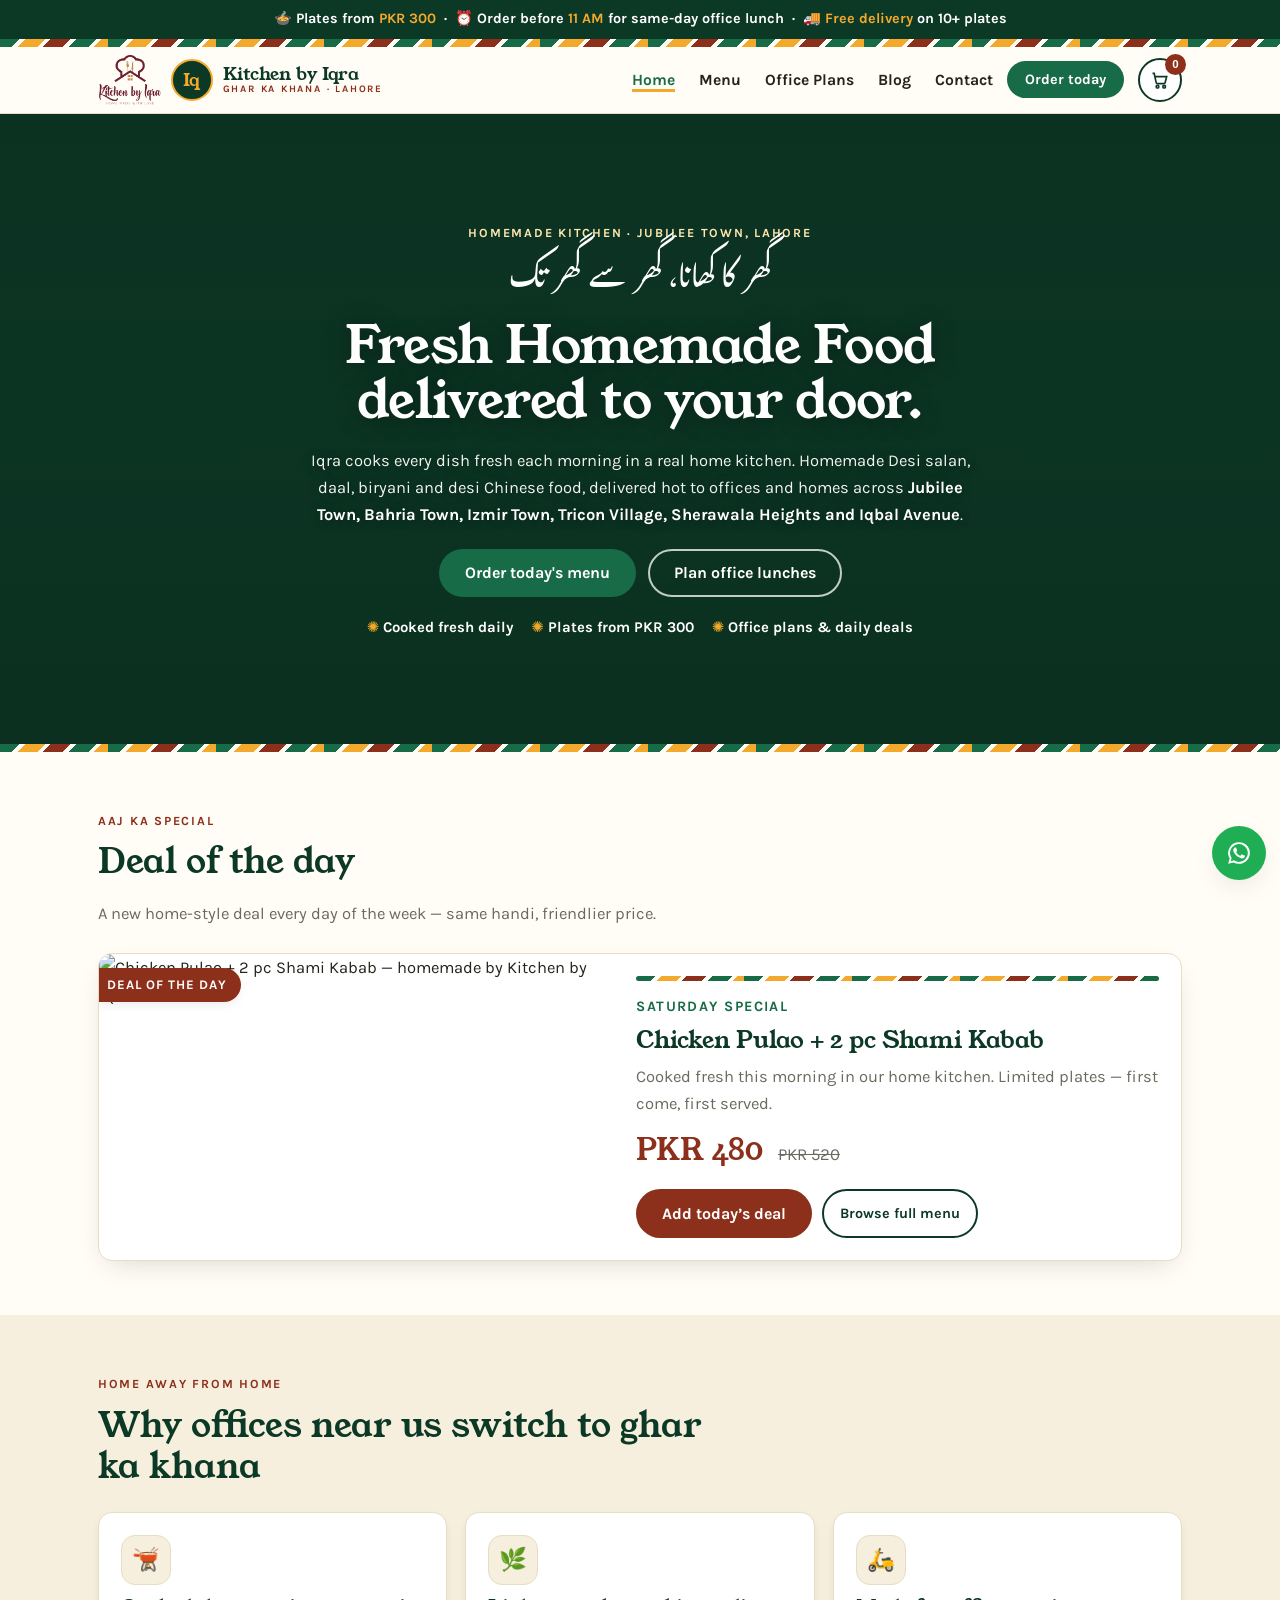
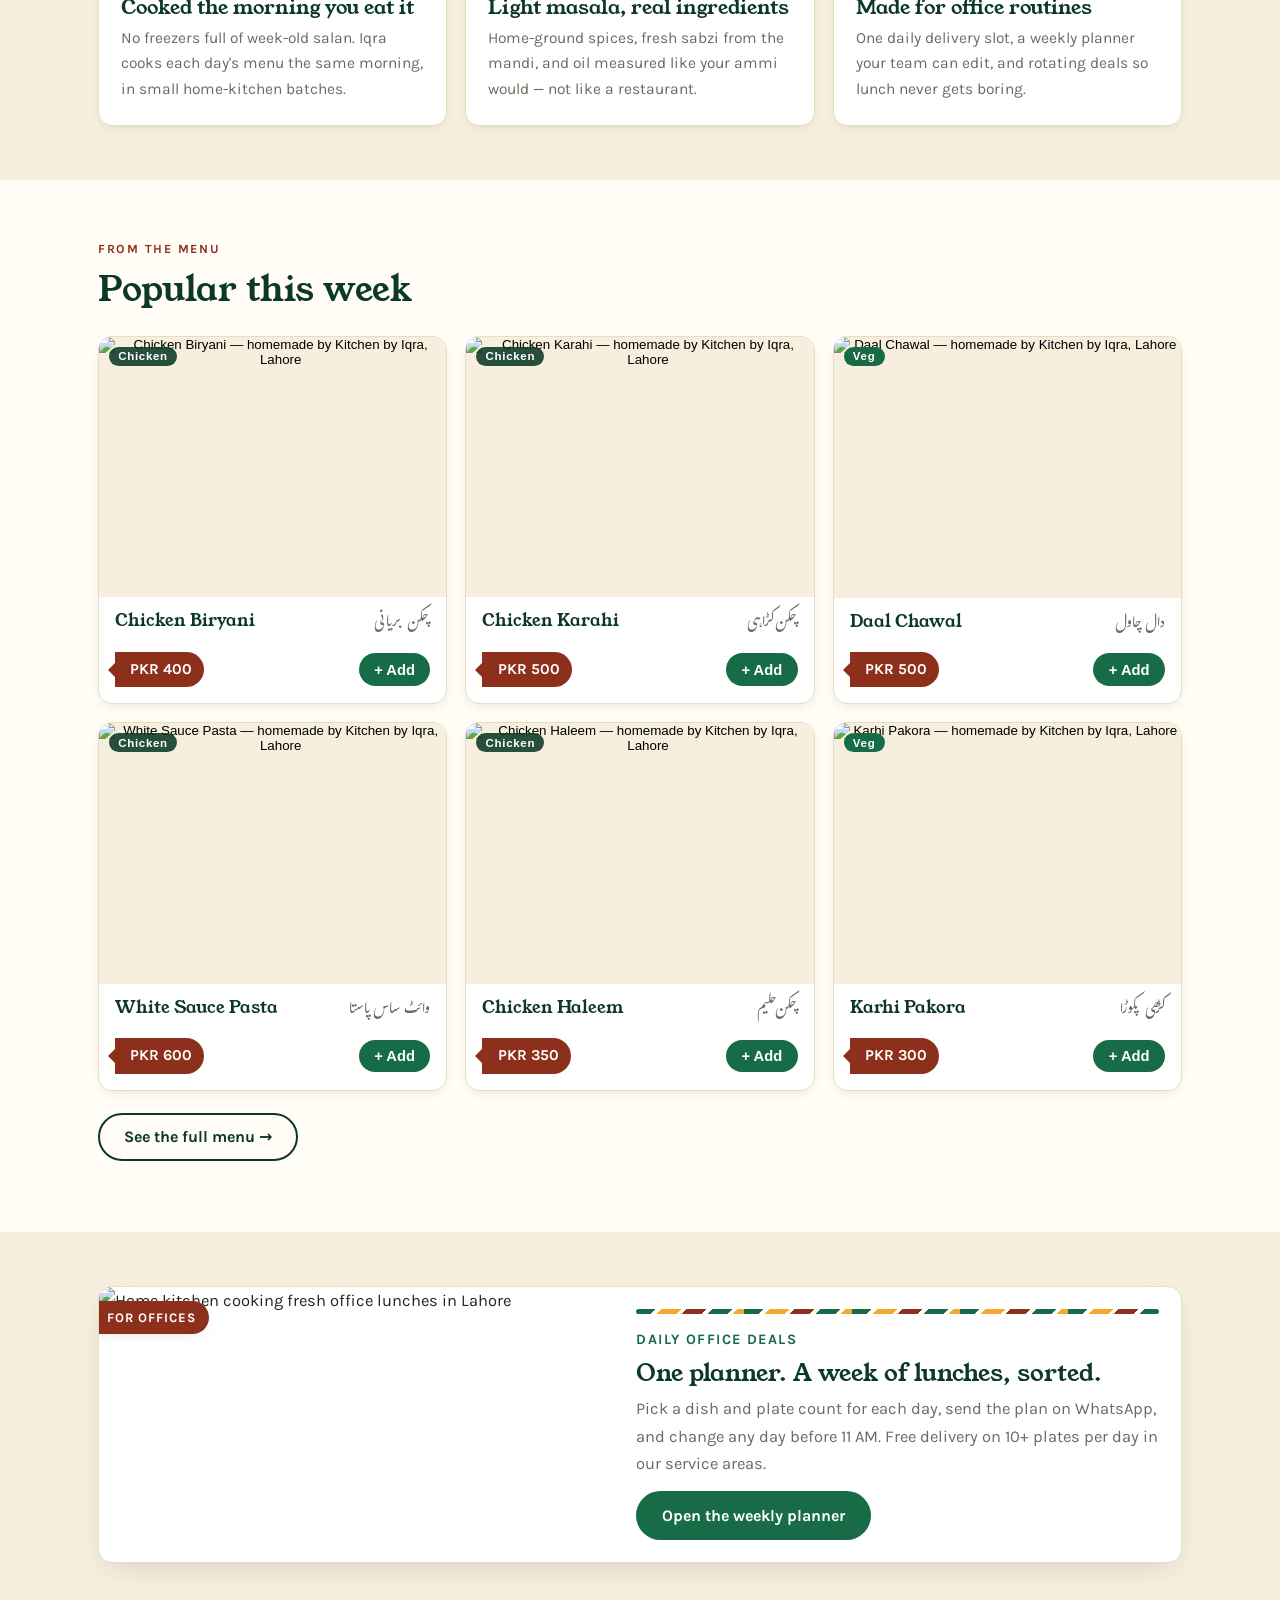
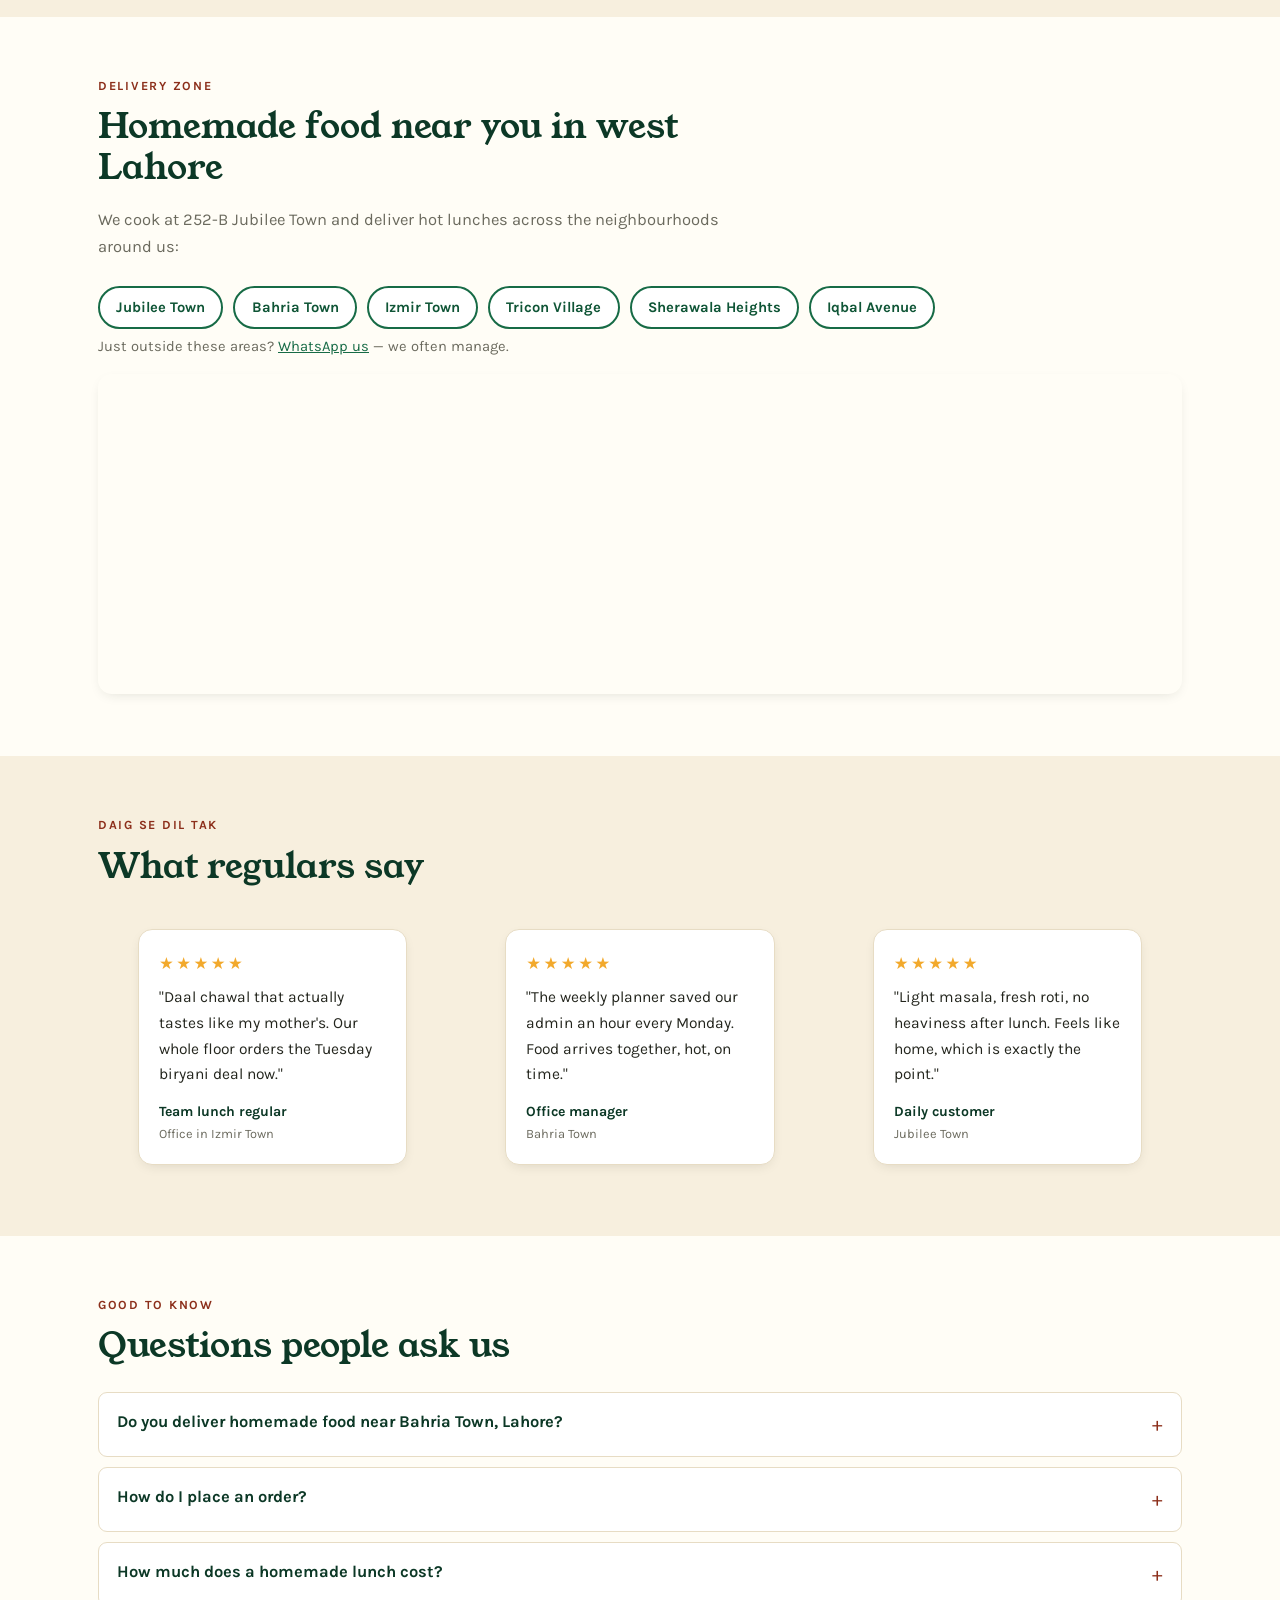
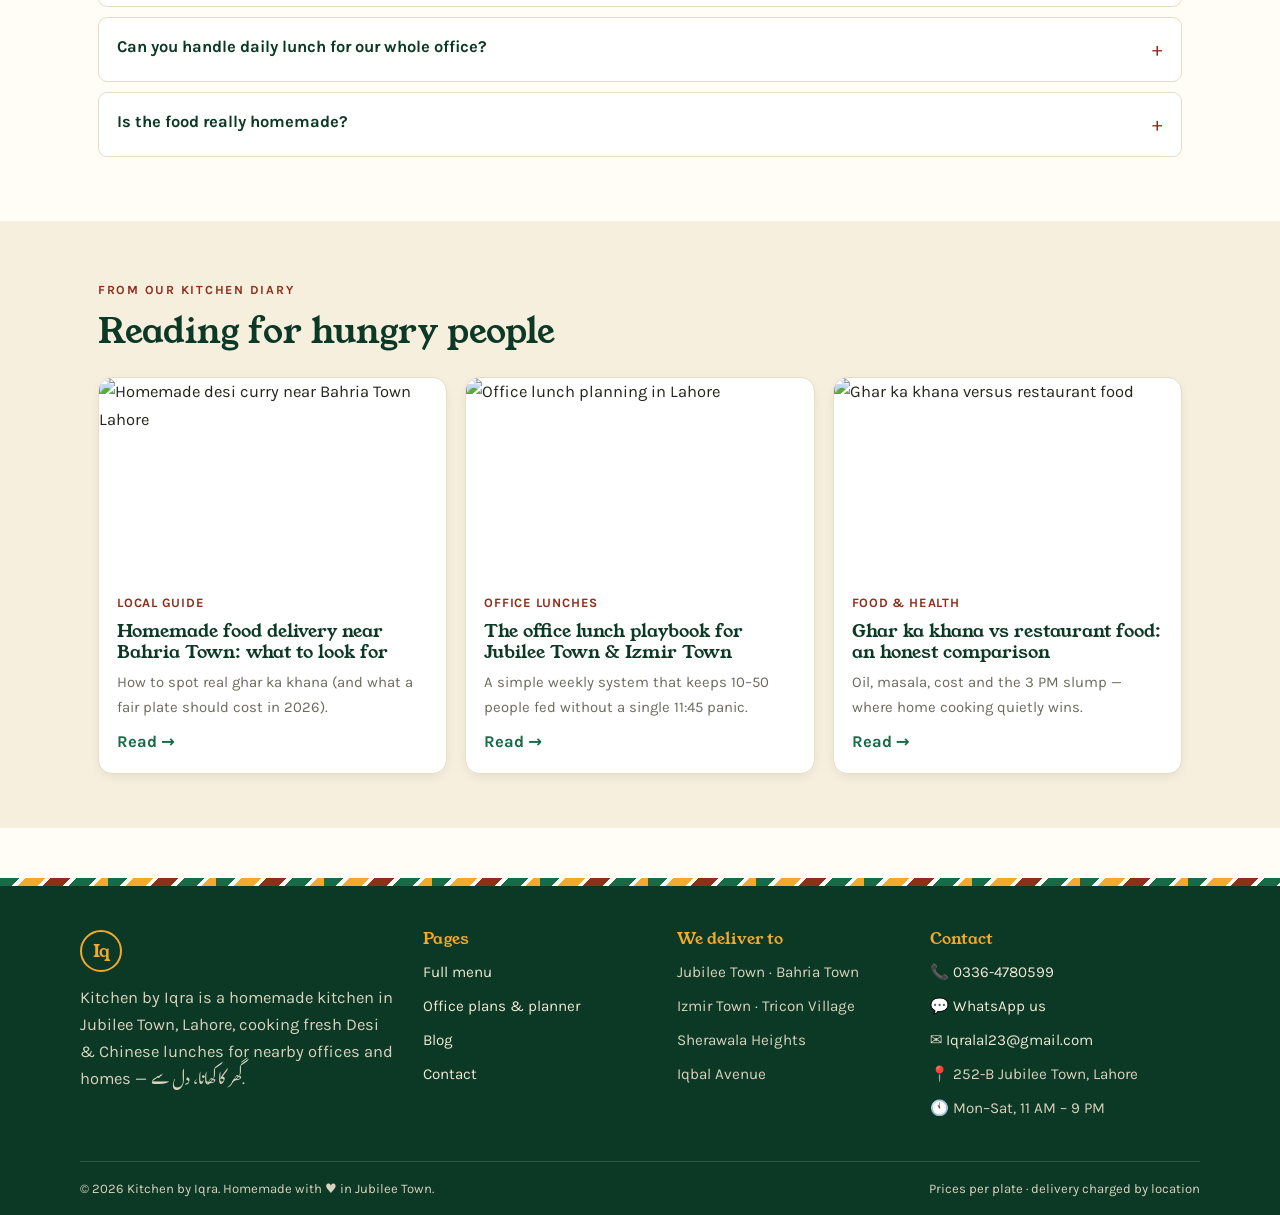
==== commit bdd166ca: "Redesign homepage hero as full-bleed cover + add promo bar - Replace the thali-plate hero with a ful" ====
--- a/index.html
+++ b/index.html
@@ -38,7 +38,7 @@
   <link rel="preconnect" href="https://fonts.googleapis.com">
   <link rel="preconnect" href="https://fonts.gstatic.com" crossorigin>
   <link href="https://fonts.googleapis.com/css2?family=Young+Serif&family=Karla:wght@400;700;800&family=Gulzar&display=swap" rel="stylesheet">
-  <link rel="stylesheet" href="css/style.css?v=6">
+  <link rel="stylesheet" href="css/style.css?v=7">
 
   <!-- Google Analytics 4 — Measurement ID G-DPDFYPX0CD -->
   <script async src="https://www.googletagmanager.com/gtag/js?id=G-DPDFYPX0CD"></script>
@@ -86,6 +86,9 @@
 <body>
 <!-- Analytics loads via Google Analytics 4 in <head>; no body tag needed. -->
 
+<!-- Announcement / promo bar (✏️ edit the offer text freely) -->
+<div class="topbar">🍲 Plates from <b>PKR&nbsp;300</b> &nbsp;·&nbsp; ⏰ Order before <b>11&nbsp;AM</b> for same-day office lunch &nbsp;·&nbsp; 🚚 <b>Free delivery</b> on 10+ plates</div>
+
 <div class="stripe" aria-hidden="true"></div>
 
 <header class="site-header">
@@ -132,45 +135,31 @@
 
 <main>
 
-  <!-- ============ HERO ============ -->
-  <section class="hero">
-    <div class="container hero-grid">
-      <div>
-        <span class="eyebrow">Homemade kitchen · Jubilee Town, Lahore</span>
-        <h1>
-          <span class="hero-urdu urdu">گھر کا کھانا، گھر سے گھر تک</span>
-          Fresh Homemade Food delivered to your door.
-        </h1>
-        <p class="lede">Iqra cooks every dish fresh each morning in a real home kitchen. Homemade Desi salan, daal, biryani and desi Chinese food, delivered hot to offices and homes across <strong>Jubilee Town, Bahria Town, Izmir Town, Tricon Village, Sherawala Heights and Iqbal Avenue</strong>.</p>
-        <div class="hero-ctas">
-          <a class="btn btn--primary" href="menu.html">Order today's menu</a>
-          <a class="btn btn--ghost" href="office-deals.html">Plan office lunches</a>
-        </div>
-        <ul class="hero-points">
-          <li>Cooked fresh daily</li>
-          <li>Plates from PKR 300</li>
-          <li>Office plans &amp; daily deals</li>
-        </ul>
-      </div>
-
-      <!-- Signature: the thali on a dastarkhwan mat, with rising steam.
-           The plate cross-fades through several real dishes every ~3 seconds. -->
-      <div class="thali" aria-hidden="true">
-        <div class="thali-mat"></div>
-        <div class="thali-plate thali-rotator">
-          <img src="https://i0.wp.com/upload.wikimedia.org/wikipedia/commons/b/bd/Sindhi_Biryani.JPG?w=900"
-               alt="" onerror="this.onerror=null;this.src='https://placehold.co/900x900/F7EFDE/8C2F1B?text=Today%27s+Khana'">
-          <img src="https://i0.wp.com/upload.wikimedia.org/wikipedia/commons/c/c4/Pakistani_Food_Karahi_Beef.jpg?w=900"
-               alt="" loading="lazy">
-          <img src="https://i0.wp.com/upload.wikimedia.org/wikipedia/commons/0/0f/Pakistani_Haleem_served_with_garnish.jpg?w=900"
-               alt="" loading="lazy">
-          <img src="https://i0.wp.com/upload.wikimedia.org/wikipedia/commons/a/a8/Chicken_Korma.JPG?w=900"
-               alt="" loading="lazy">
-        </div>
-        <div class="thali-steam"><span></span><span></span><span></span></div>
-        <span class="thali-chip thali-chip--a">Fresh from the handi 🍲</span>
-        <span class="thali-chip thali-chip--b">Same-day lunch by 1–2 PM</span>
-      </div>
+  <!-- ============ HERO (full-bleed cover: background image + overlaid text) ============
+       Want your own cover photo? Drop it at images/hero.jpg and replace the four
+       <img> tags below with a single:  <img src="images/hero.jpg" alt="">  -->
+  <section class="hero-cover">
+    <div class="hero-cover-media" aria-hidden="true">
+      <img src="https://i0.wp.com/upload.wikimedia.org/wikipedia/commons/b/bd/Sindhi_Biryani.JPG?w=1600"
+           alt="" onerror="this.onerror=null;this.src='https://placehold.co/1600x900/176B46/F7EFDE?text=Kitchen+by+Iqra'">
+      <img src="https://i0.wp.com/upload.wikimedia.org/wikipedia/commons/c/c4/Pakistani_Food_Karahi_Beef.jpg?w=1600" alt="" loading="lazy">
+      <img src="https://i0.wp.com/upload.wikimedia.org/wikipedia/commons/0/0f/Pakistani_Haleem_served_with_garnish.jpg?w=1600" alt="" loading="lazy">
+      <img src="https://i0.wp.com/upload.wikimedia.org/wikipedia/commons/a/a8/Chicken_Korma.JPG?w=1600" alt="" loading="lazy">
+    </div>
+    <div class="container hero-cover-inner">
+      <span class="eyebrow">Homemade kitchen · Jubilee Town, Lahore</span>
+      <span class="hero-urdu urdu">گھر کا کھانا، گھر سے گھر تک</span>
+      <h1>Fresh Homemade Food delivered to your door.</h1>
+      <p class="lede">Iqra cooks every dish fresh each morning in a real home kitchen. Homemade Desi salan, daal, biryani and desi Chinese food, delivered hot to offices and homes across <strong>Jubilee Town, Bahria Town, Izmir Town, Tricon Village, Sherawala Heights and Iqbal Avenue</strong>.</p>
+      <div class="hero-ctas">
+        <a class="btn btn--primary" href="menu.html">Order today's menu</a>
+        <a class="btn btn--ghost" href="office-deals.html">Plan office lunches</a>
+      </div>
+      <ul class="hero-points">
+        <li>Cooked fresh daily</li>
+        <li>Plates from PKR 300</li>
+        <li>Office plans &amp; daily deals</li>
+      </ul>
     </div>
   </section>
 
@@ -378,7 +367,7 @@
   </div>
 </footer>
 
-<script src="js/menu-data.js?v=6"></script>
-<script src="js/main.js?v=6"></script>
+<script src="js/menu-data.js?v=7"></script>
+<script src="js/main.js?v=7"></script>
 </body>
 </html>
--- a/css/style.css
+++ b/css/style.css
@@ -196,6 +196,54 @@
   .thali-rotator img{animation:none;opacity:0}
   .thali-rotator img:nth-child(1){opacity:1}
 }
+
+/* ---------- Announcement / promo bar ---------- */
+.topbar{
+  background:var(--gehra);color:#fff;text-align:center;
+  font-weight:700;font-size:.9rem;line-height:1.45;padding:9px 16px;
+}
+.topbar b{color:var(--genda)}
+
+/* ---------- Full-bleed cover hero (background photo + overlaid text) ---------- */
+.hero-cover{
+  position:relative;isolation:isolate;overflow:hidden;background:var(--gehra);
+  min-height:clamp(440px,70vh,660px);display:flex;align-items:center;
+}
+.hero-cover-media{position:absolute;inset:0;z-index:-2}
+.hero-cover-media img{
+  position:absolute;inset:0;width:100%;height:100%;object-fit:cover;
+  opacity:0;animation:thaliFade 12s infinite;
+}
+.hero-cover-media img:nth-child(1){animation-delay:0s}
+.hero-cover-media img:nth-child(2){animation-delay:3s}
+.hero-cover-media img:nth-child(3){animation-delay:6s}
+.hero-cover-media img:nth-child(4){animation-delay:9s}
+.hero-cover::after{
+  content:"";position:absolute;inset:0;z-index:-1;
+  background:linear-gradient(180deg,rgba(11,46,31,.66),rgba(11,46,31,.42) 45%,rgba(11,46,31,.82));
+}
+.hero-cover-inner{color:#fff;text-align:center;max-width:760px;margin-inline:auto;padding:56px 0}
+.hero-cover-inner .eyebrow{color:#ffe7ad}
+.hero-cover-inner .hero-urdu{display:block;color:#fff;margin-bottom:6px}
+.hero-cover-inner h1{
+  color:#fff;font-size:clamp(2rem,6vw,3.3rem);line-height:1.05;margin:.1em 0 .35em;
+  text-shadow:0 2px 22px rgba(0,0,0,.4);
+}
+.hero-cover-inner .lede{
+  color:rgba(255,255,255,.94);max-width:40em;margin:0 auto 4px;
+  text-shadow:0 1px 12px rgba(0,0,0,.35);
+}
+.hero-cover-inner .lede strong{color:#fff}
+.hero-cover-inner .hero-ctas{justify-content:center}
+.hero-cover-inner .hero-points{justify-content:center;color:#fff}
+.hero-cover-inner .hero-points li::before{color:var(--genda)}
+.hero-cover-inner .btn--ghost{color:#fff;border-color:rgba(255,255,255,.75);background:transparent}
+.hero-cover-inner .btn--ghost:hover{background:rgba(255,255,255,.14)}
+@media(prefers-reduced-motion:reduce){
+  .hero-cover-media img{animation:none;opacity:0}
+  .hero-cover-media img:nth-child(1){opacity:1}
+}
+
 .thali-steam{position:absolute;top:-26px;left:50%;width:120px;height:70px;transform:translateX(-50%);pointer-events:none}
 .thali-steam span{
   position:absolute;bottom:0;width:14px;height:54px;border-radius:50%;
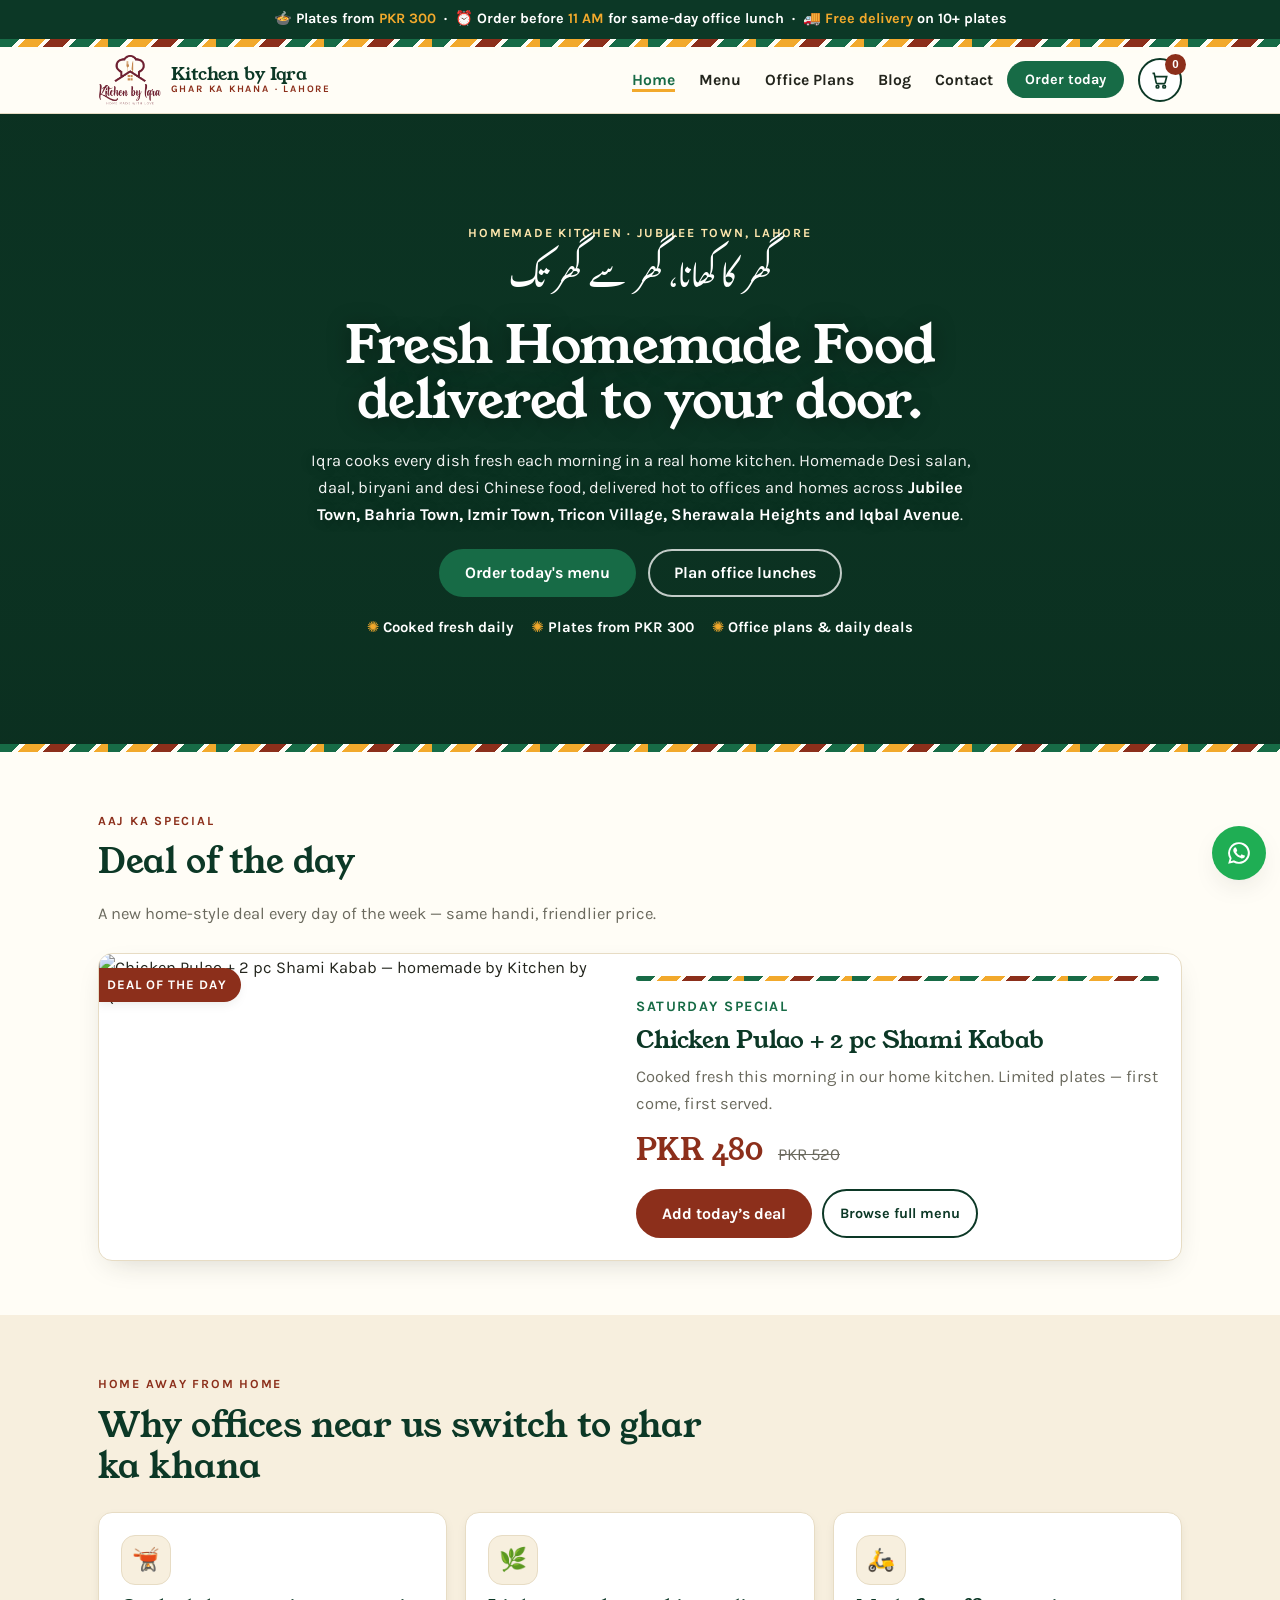
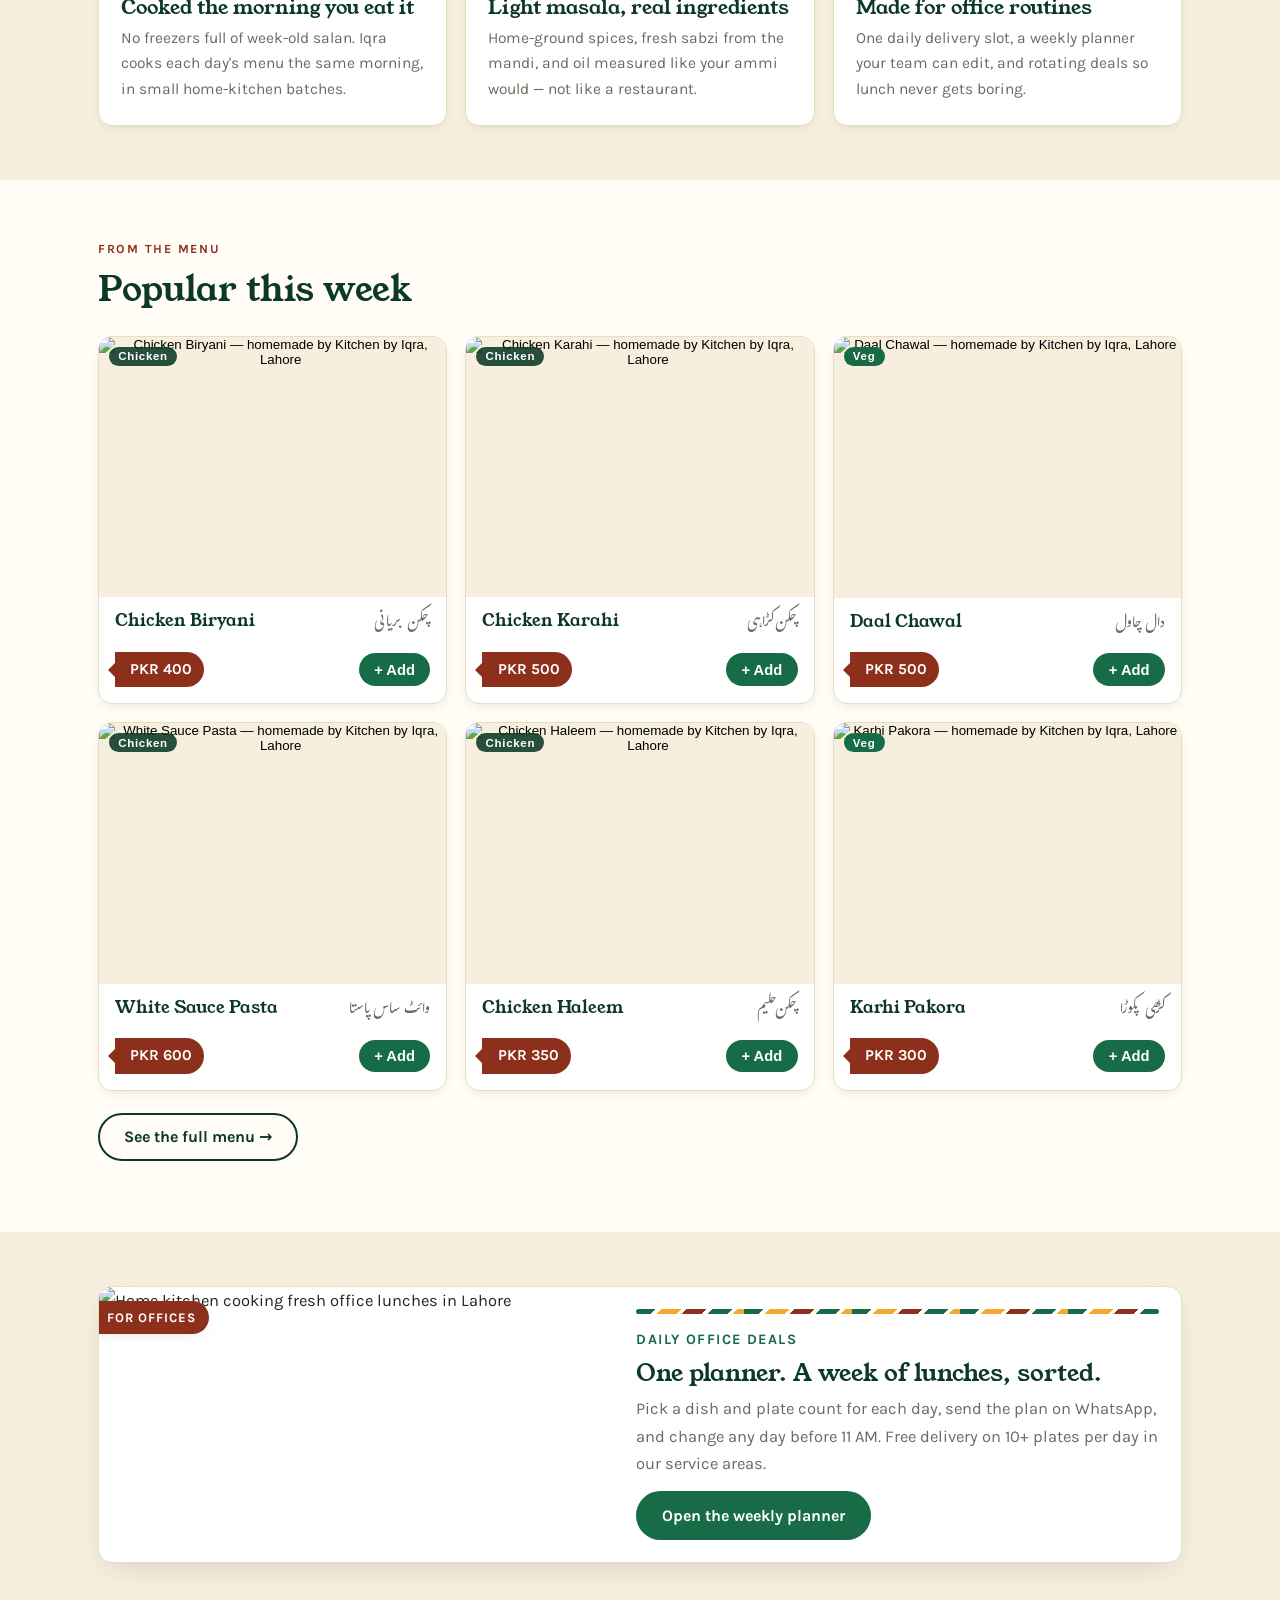
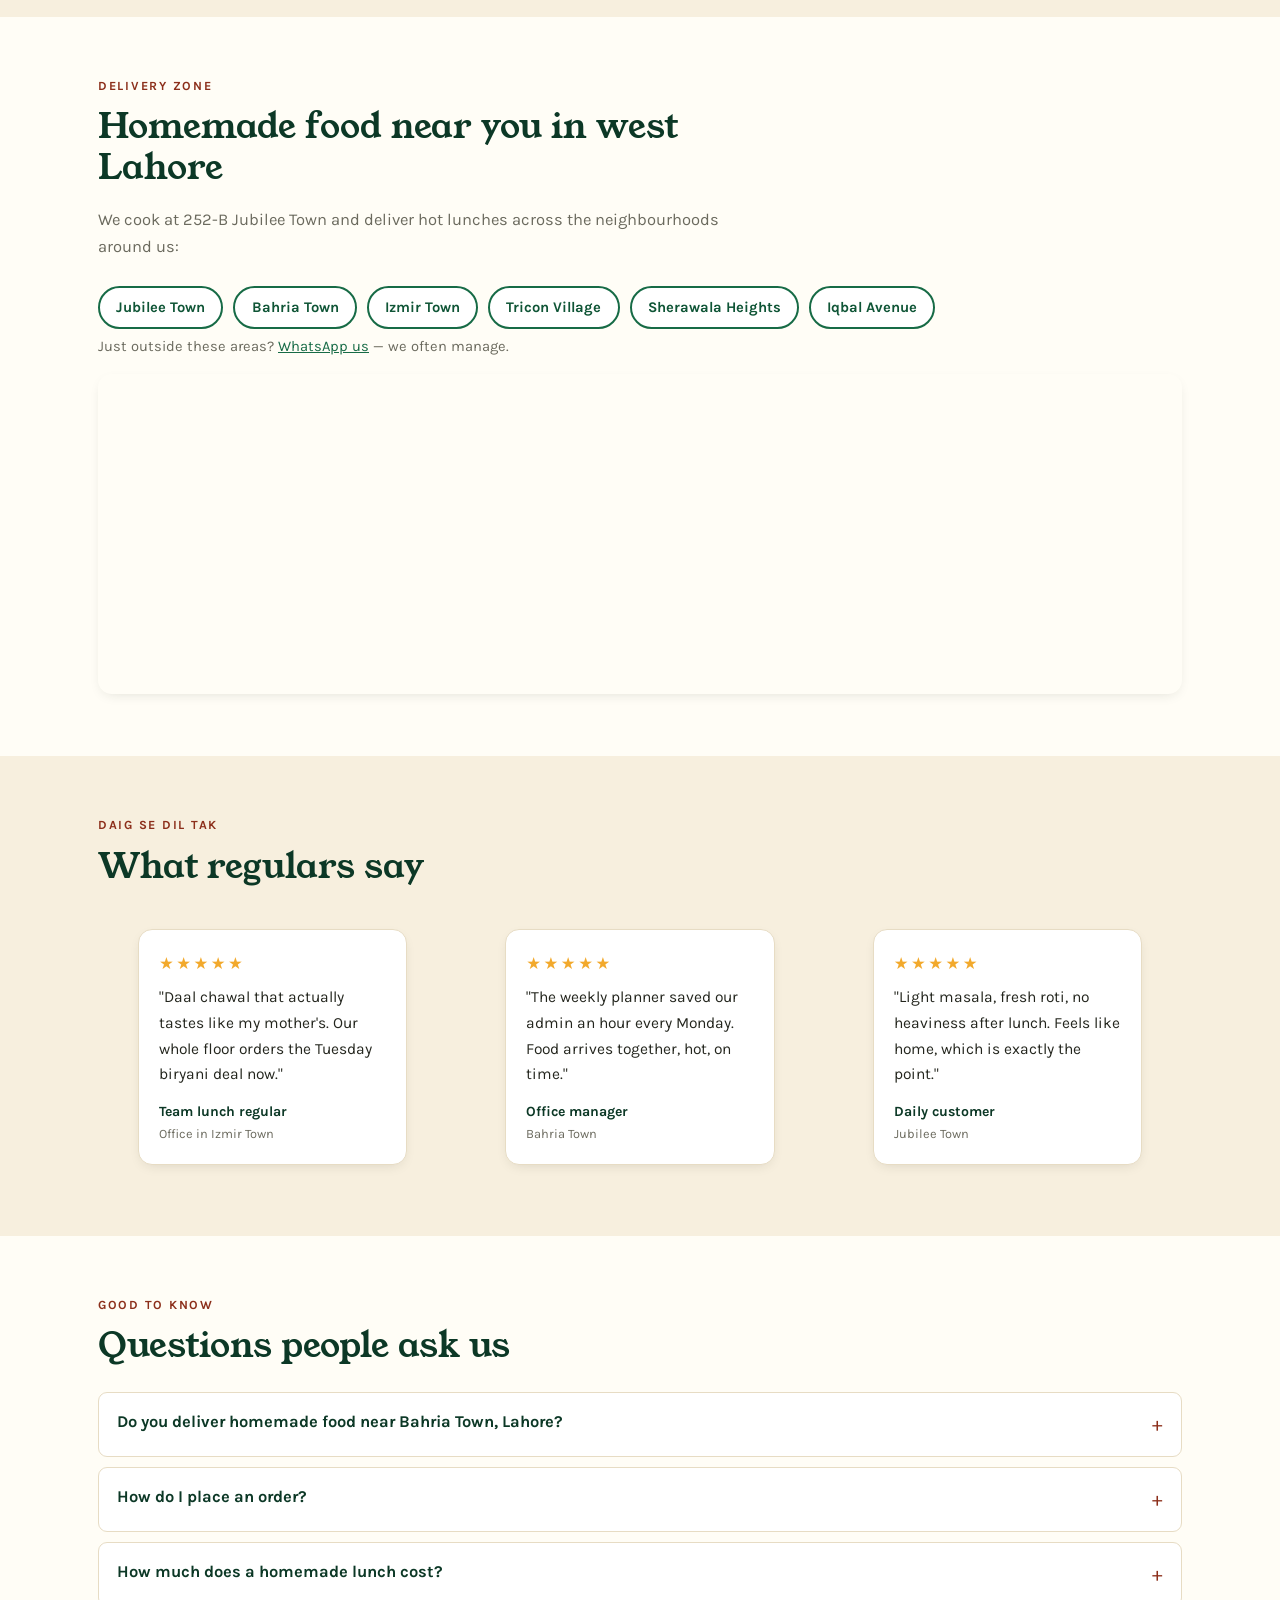
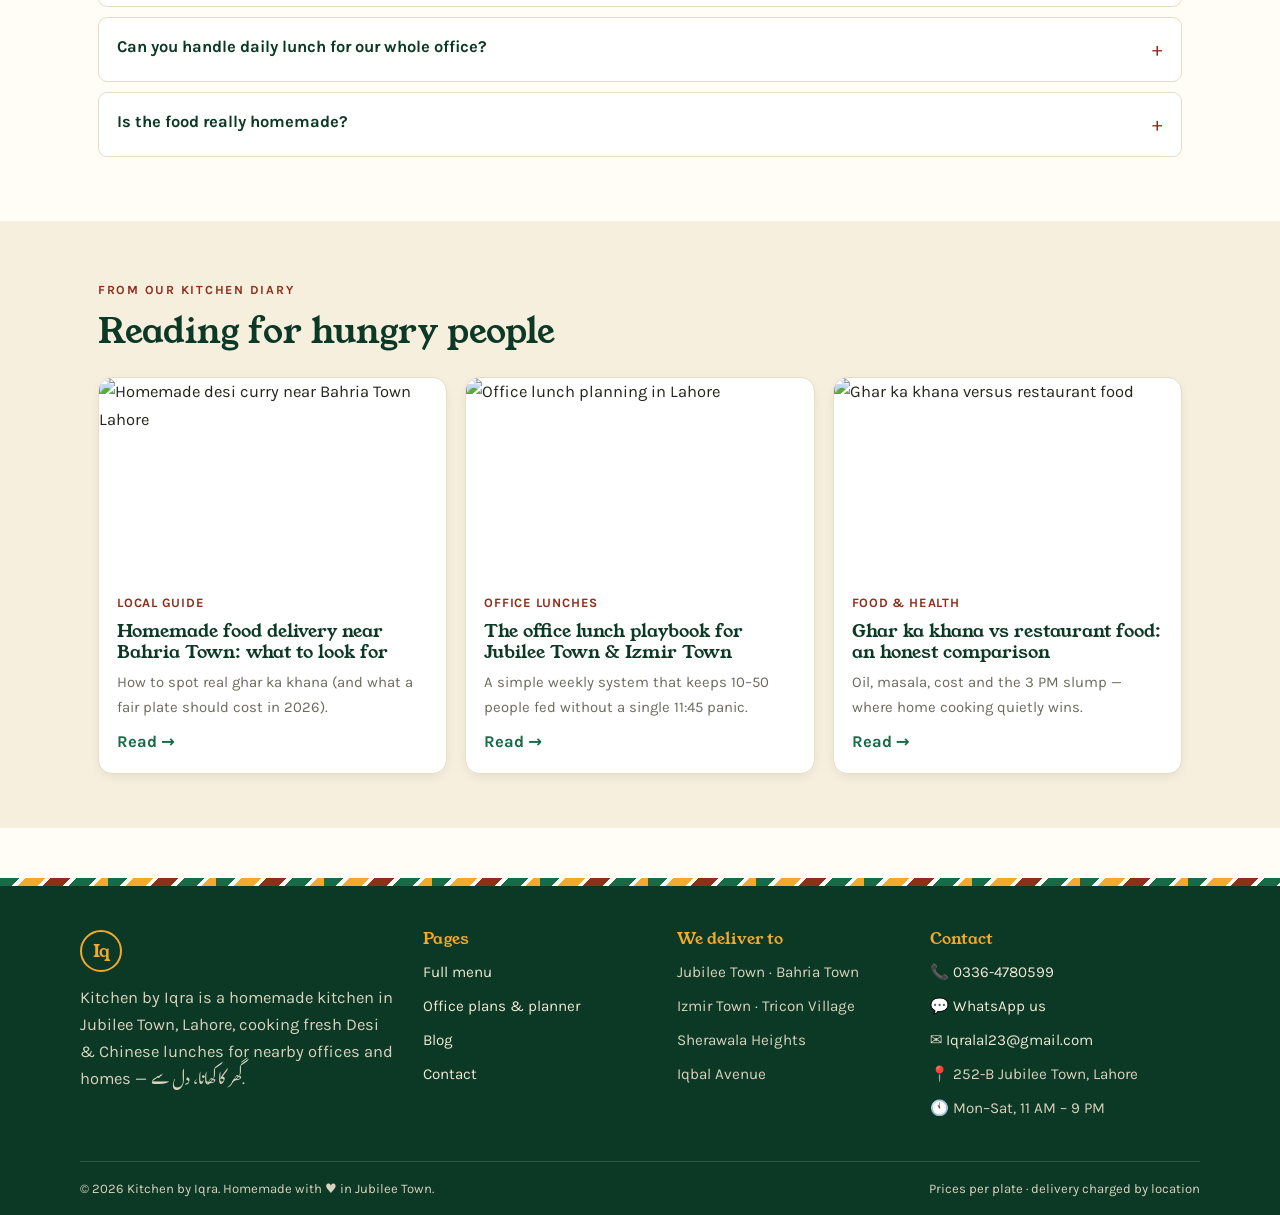
==== commit 4544bc26: "Fix duplicate logo badge + distinct macaroni photos - Header: remove the "Iq" monogram badge from al" ====
--- a/index.html
+++ b/index.html
@@ -38,7 +38,7 @@
   <link rel="preconnect" href="https://fonts.googleapis.com">
   <link rel="preconnect" href="https://fonts.gstatic.com" crossorigin>
   <link href="https://fonts.googleapis.com/css2?family=Young+Serif&family=Karla:wght@400;700;800&family=Gulzar&display=swap" rel="stylesheet">
-  <link rel="stylesheet" href="css/style.css?v=7">
+  <link rel="stylesheet" href="css/style.css?v=8">
 
   <!-- Google Analytics 4 — Measurement ID G-DPDFYPX0CD -->
   <script async src="https://www.googletagmanager.com/gtag/js?id=G-DPDFYPX0CD"></script>
@@ -94,11 +94,7 @@
 <header class="site-header">
   <div class="container nav">
     <a class="brand" href="index.html">
-      <!-- Drop your real logo at images/logo.png (square works best).
-           Until then, the "Iq" monogram below shows automatically. -->
-      <img class="brand-logo" src="images/logo.png" alt="Kitchen by Iqra logo"
-           onerror="this.style.display='none';this.nextElementSibling.hidden=false">
-      <span class="brand-mark" aria-hidden="true" hidden>Iq</span>
+      <img class="brand-logo" src="images/logo.png" alt="Kitchen by Iqra logo">
       <span class="brand-name">Kitchen by Iqra<small>Ghar ka khana · Lahore</small></span>
     </a>
     <ul class="nav-links">
@@ -140,7 +136,7 @@
        <img> tags below with a single:  <img src="images/hero.jpg" alt="">  -->
   <section class="hero-cover">
     <div class="hero-cover-media" aria-hidden="true">
-      <img src="https://i0.wp.com/upload.wikimedia.org/wikipedia/commons/b/bd/Sindhi_Biryani.JPG?w=1600"
+      <img src="https://i0.wp.com/kitchen-by-iqra.vercel.app/images/chicken-biryani.png?w=1600&output=jpg&q=82"
            alt="" onerror="this.onerror=null;this.src='https://placehold.co/1600x900/176B46/F7EFDE?text=Kitchen+by+Iqra'">
       <img src="https://i0.wp.com/upload.wikimedia.org/wikipedia/commons/c/c4/Pakistani_Food_Karahi_Beef.jpg?w=1600" alt="" loading="lazy">
       <img src="https://i0.wp.com/upload.wikimedia.org/wikipedia/commons/0/0f/Pakistani_Haleem_served_with_garnish.jpg?w=1600" alt="" loading="lazy">
@@ -367,7 +363,7 @@
   </div>
 </footer>
 
-<script src="js/menu-data.js?v=7"></script>
-<script src="js/main.js?v=7"></script>
+<script src="js/menu-data.js?v=8"></script>
+<script src="js/main.js?v=8"></script>
 </body>
 </html>
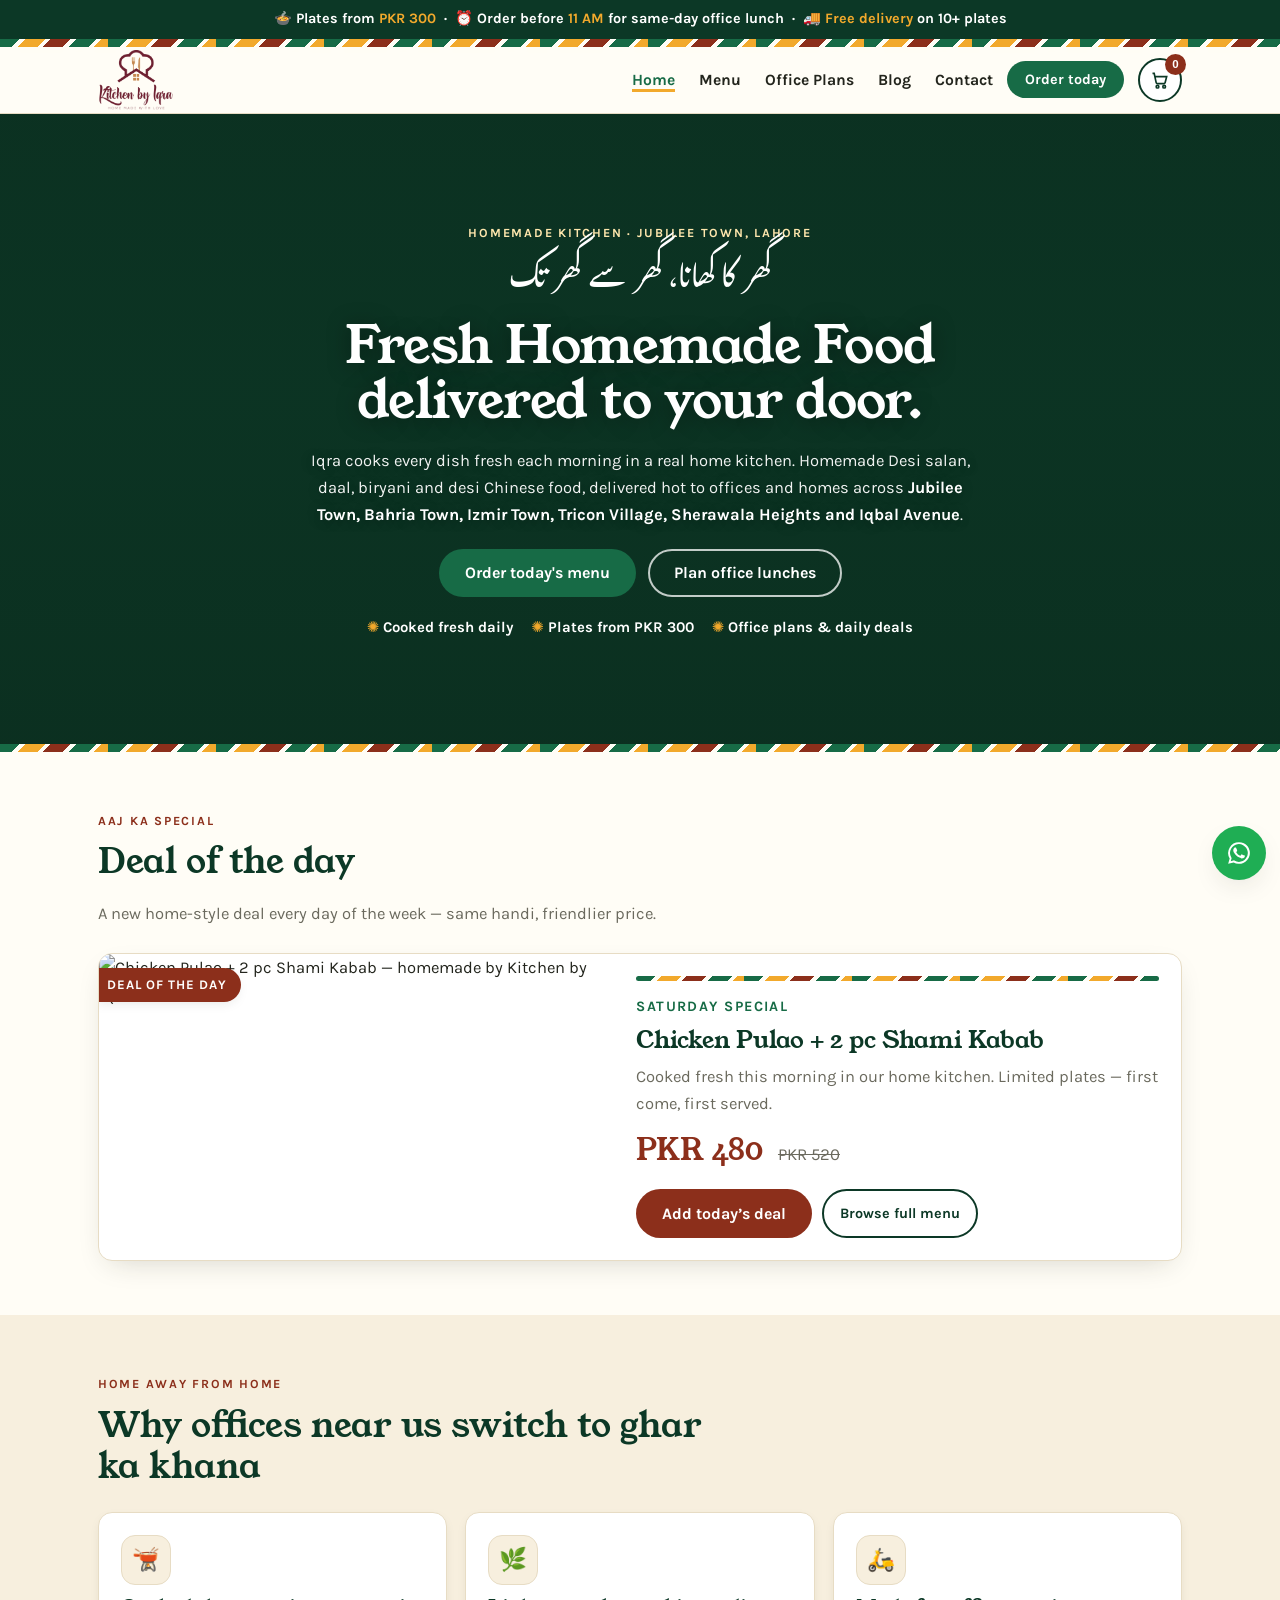
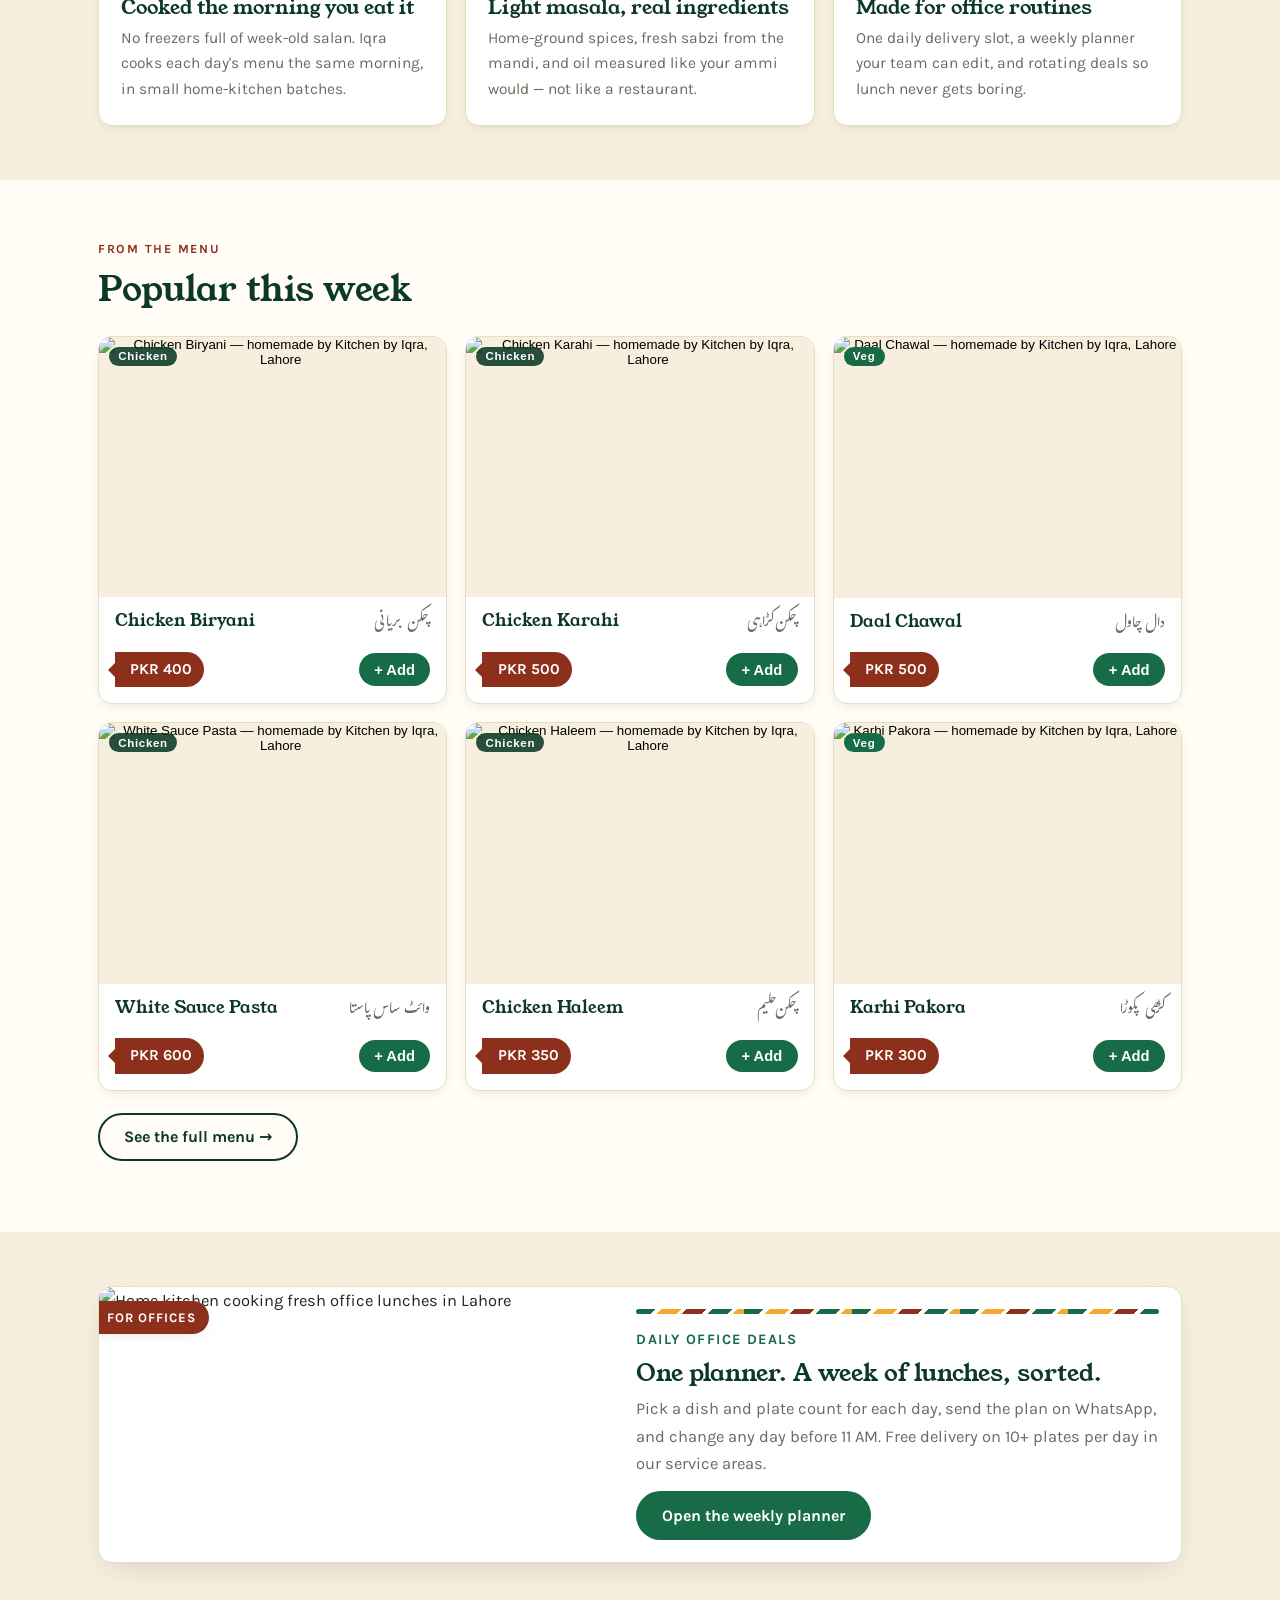
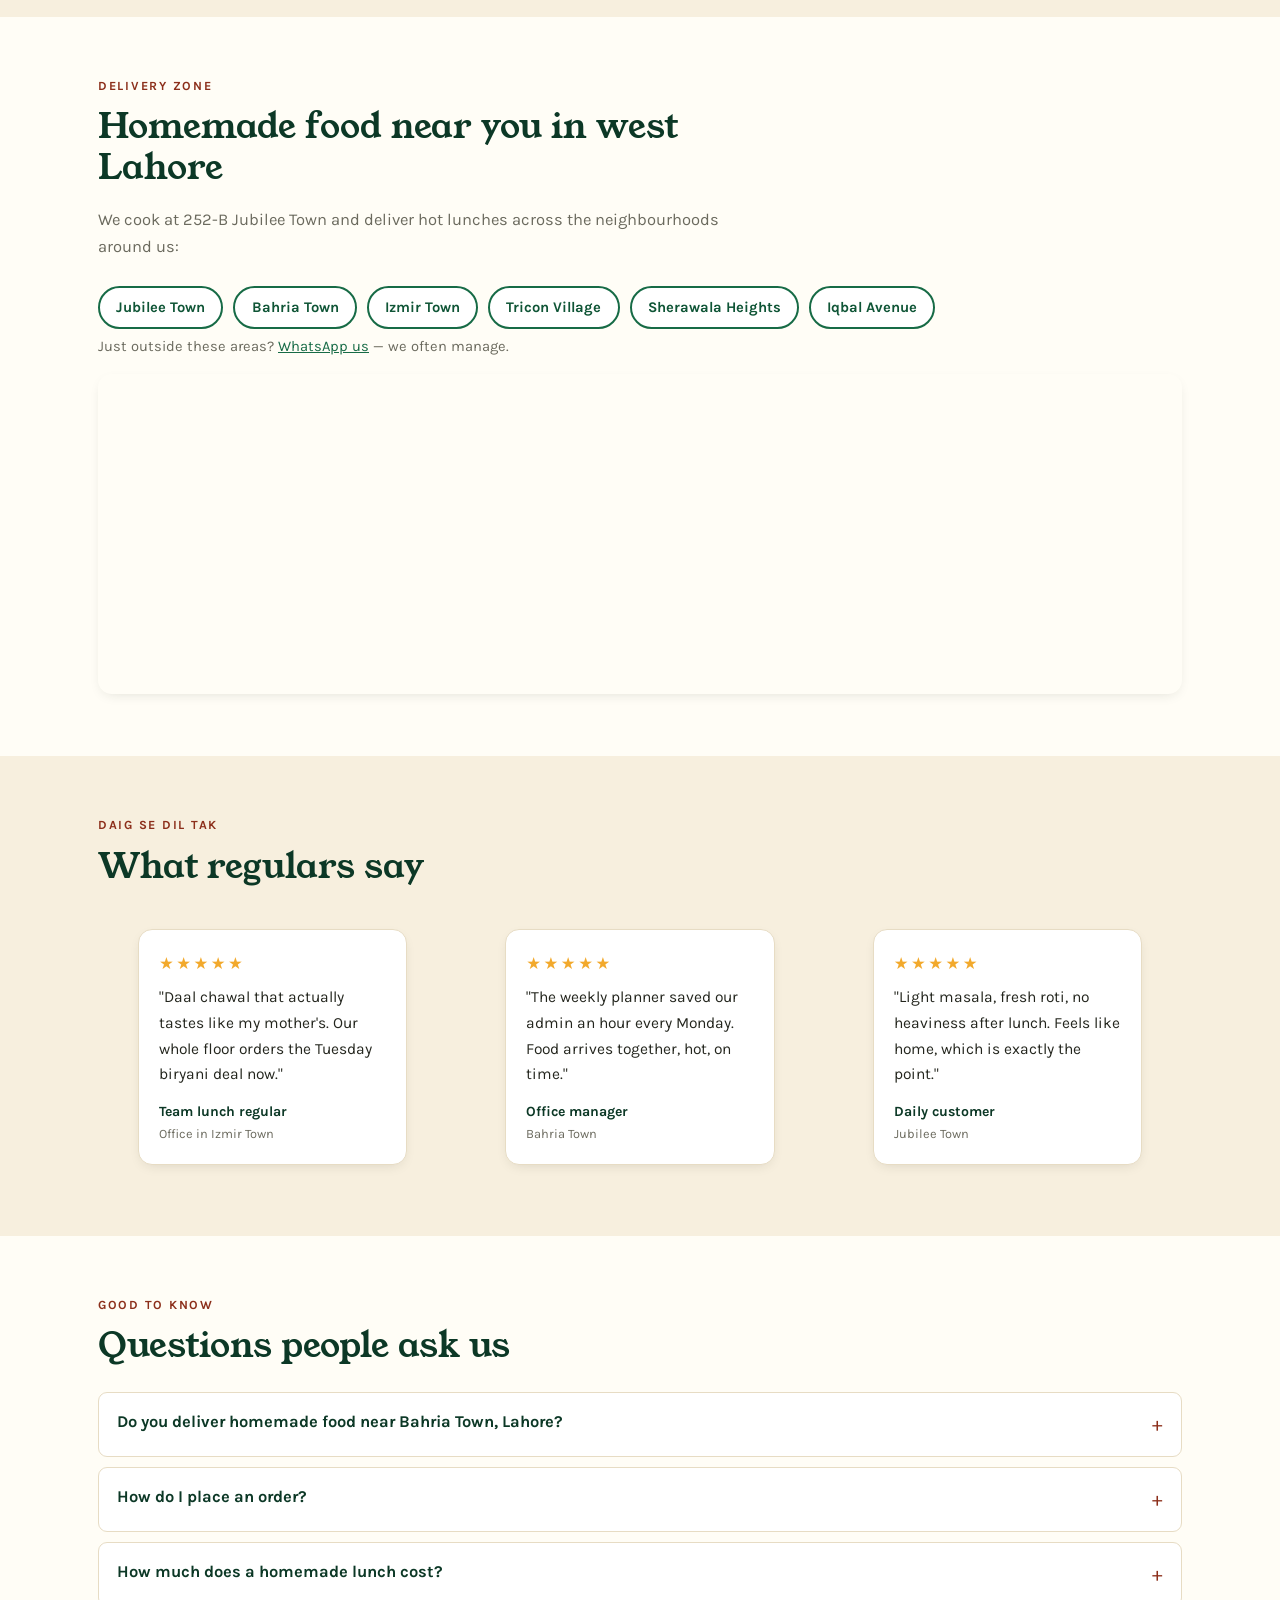
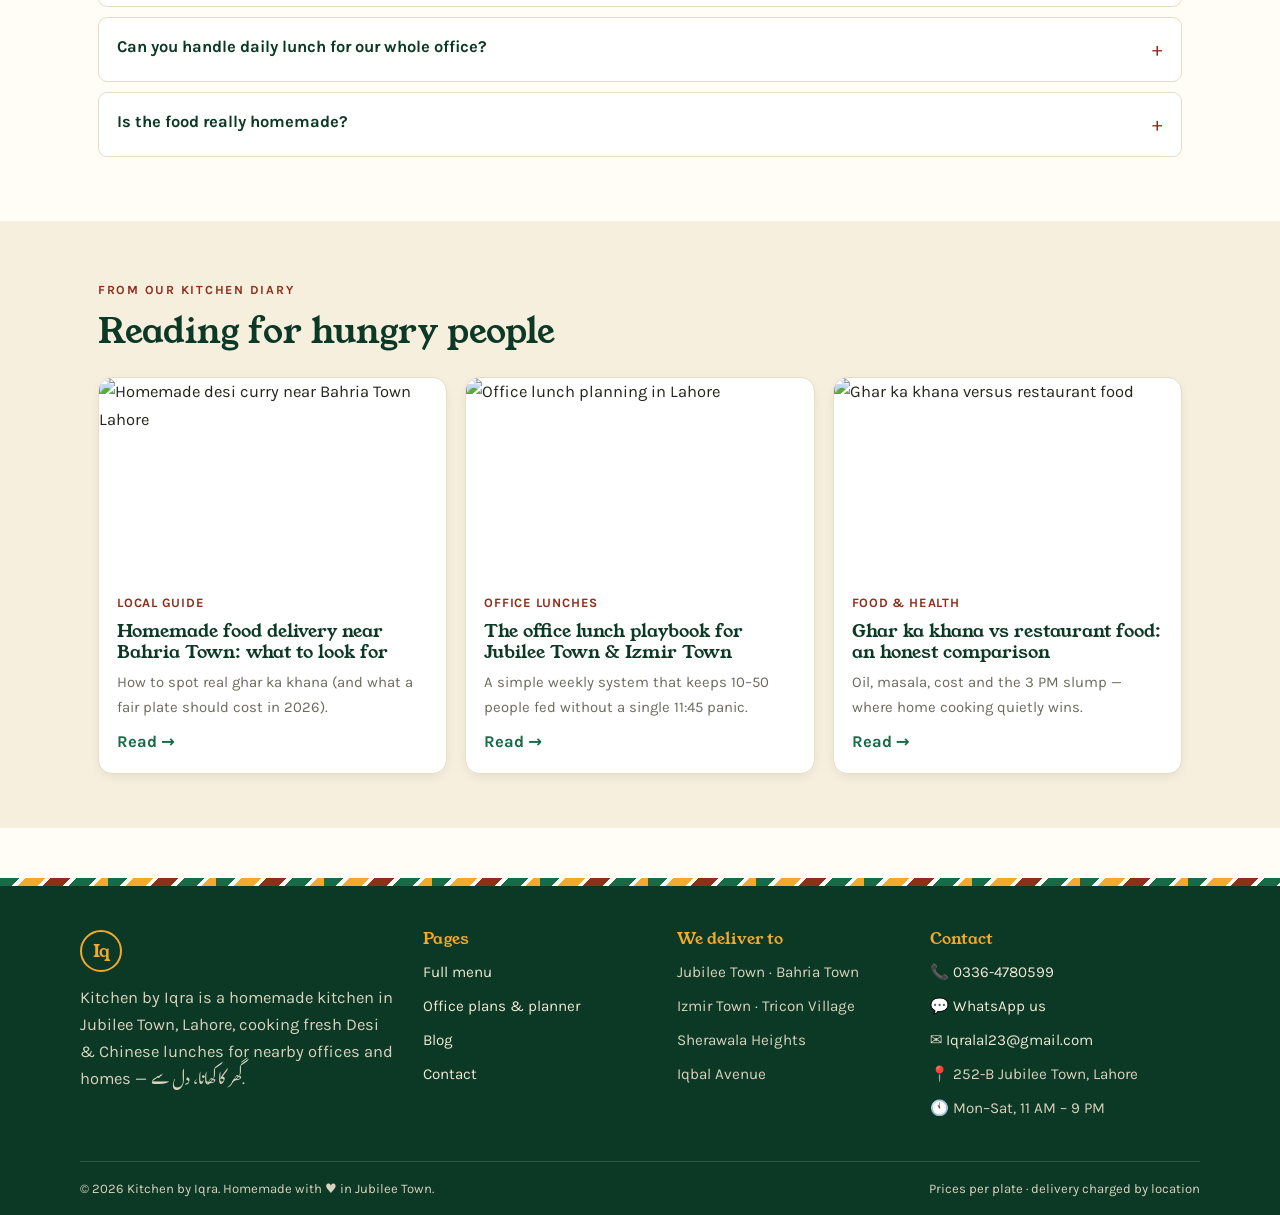
==== commit b2319f56: "Header: show only the logo (remove brand-name text) Drop the "Kitchen by Iqra · Ghar ka khana" text " ====
--- a/index.html
+++ b/index.html
@@ -95,7 +95,6 @@
   <div class="container nav">
     <a class="brand" href="index.html">
       <img class="brand-logo" src="images/logo.png" alt="Kitchen by Iqra logo">
-      <span class="brand-name">Kitchen by Iqra<small>Ghar ka khana · Lahore</small></span>
     </a>
     <ul class="nav-links">
       <li><a href="index.html" aria-current="page">Home</a></li>
--- a/css/style.css
+++ b/css/style.css
@@ -103,7 +103,7 @@
   display:grid;place-items:center;font-family:var(--ff-display);font-size:1.15rem;
   border:2px solid var(--genda);
 }
-.brand-logo{height:50px;width:auto;max-width:190px;object-fit:contain;display:block}
+.brand-logo{height:60px;width:auto;max-width:200px;object-fit:contain;display:block}
 .brand-name{font-family:var(--ff-display);color:var(--gehra);font-size:1.12rem;line-height:1.05}
 .brand-name small{display:block;font-family:var(--ff-body);font-weight:700;font-size:.62rem;
   letter-spacing:.18em;text-transform:uppercase;color:var(--masala)}
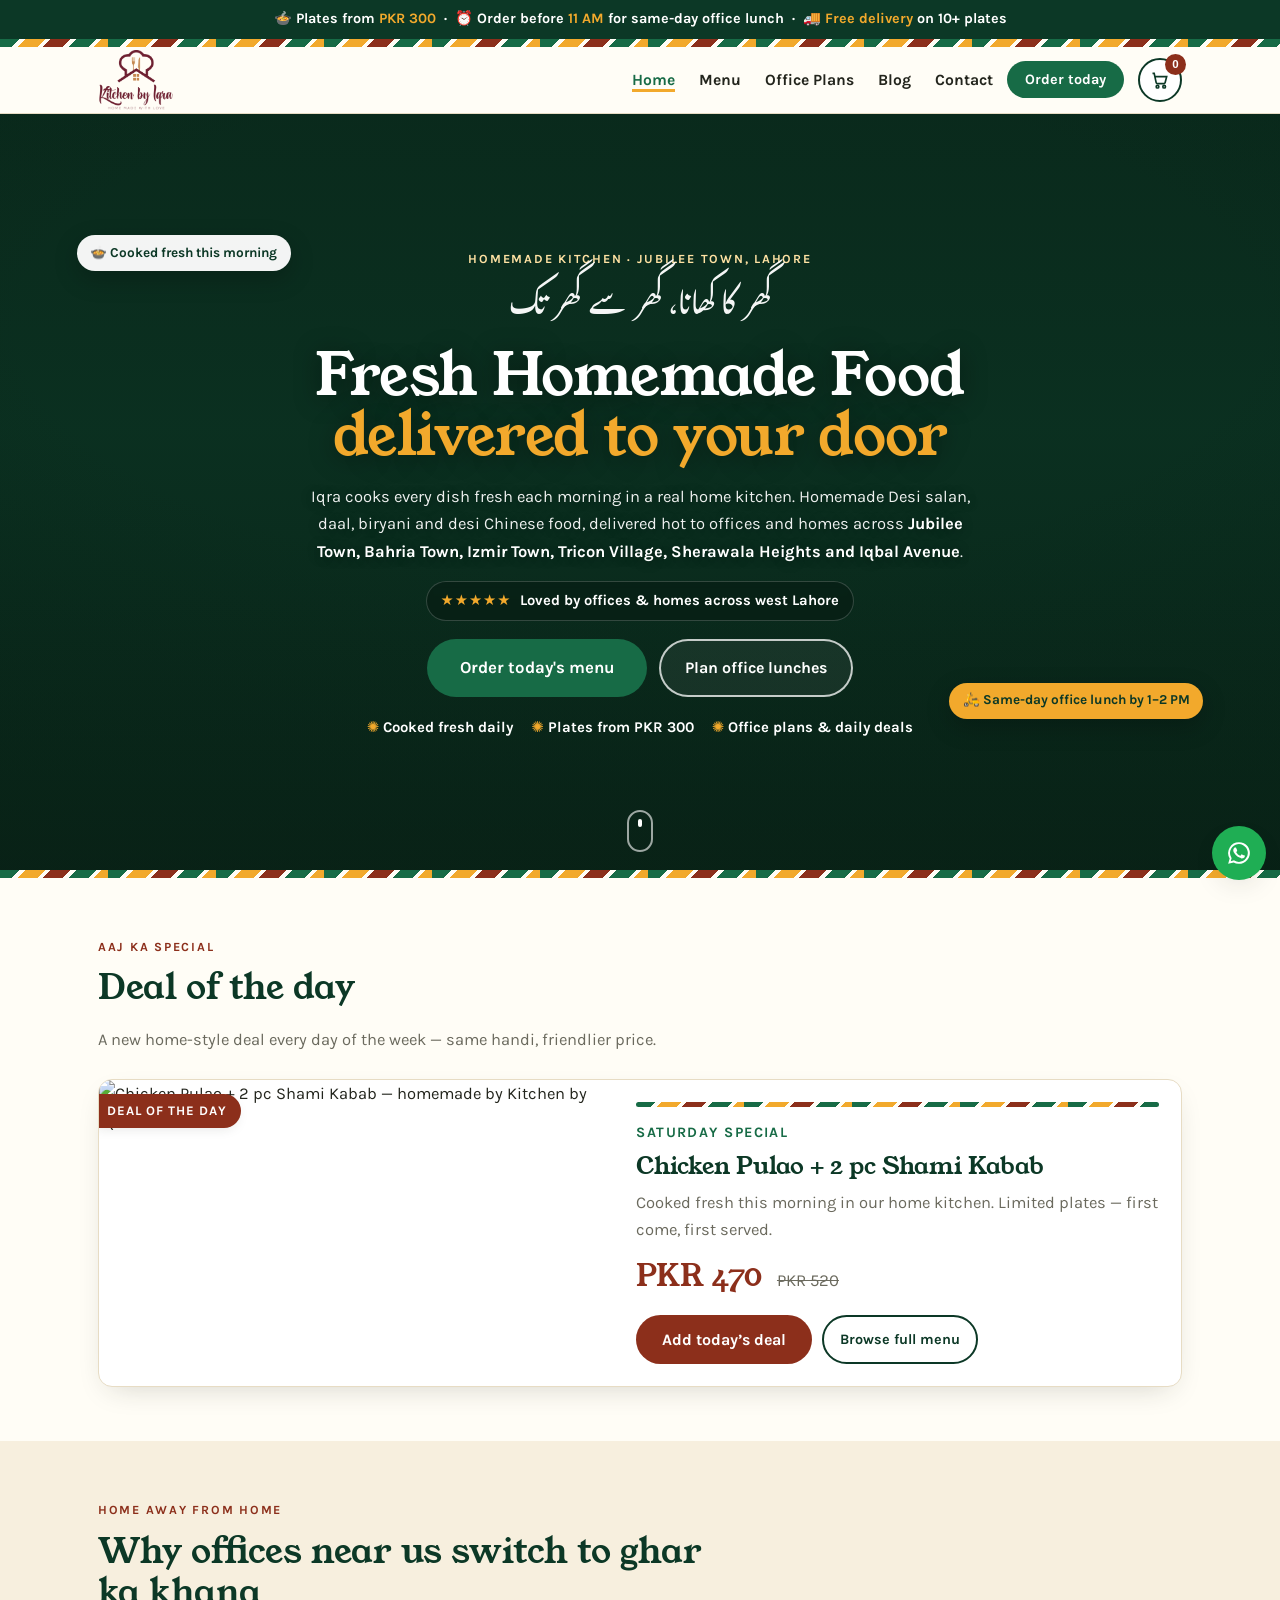
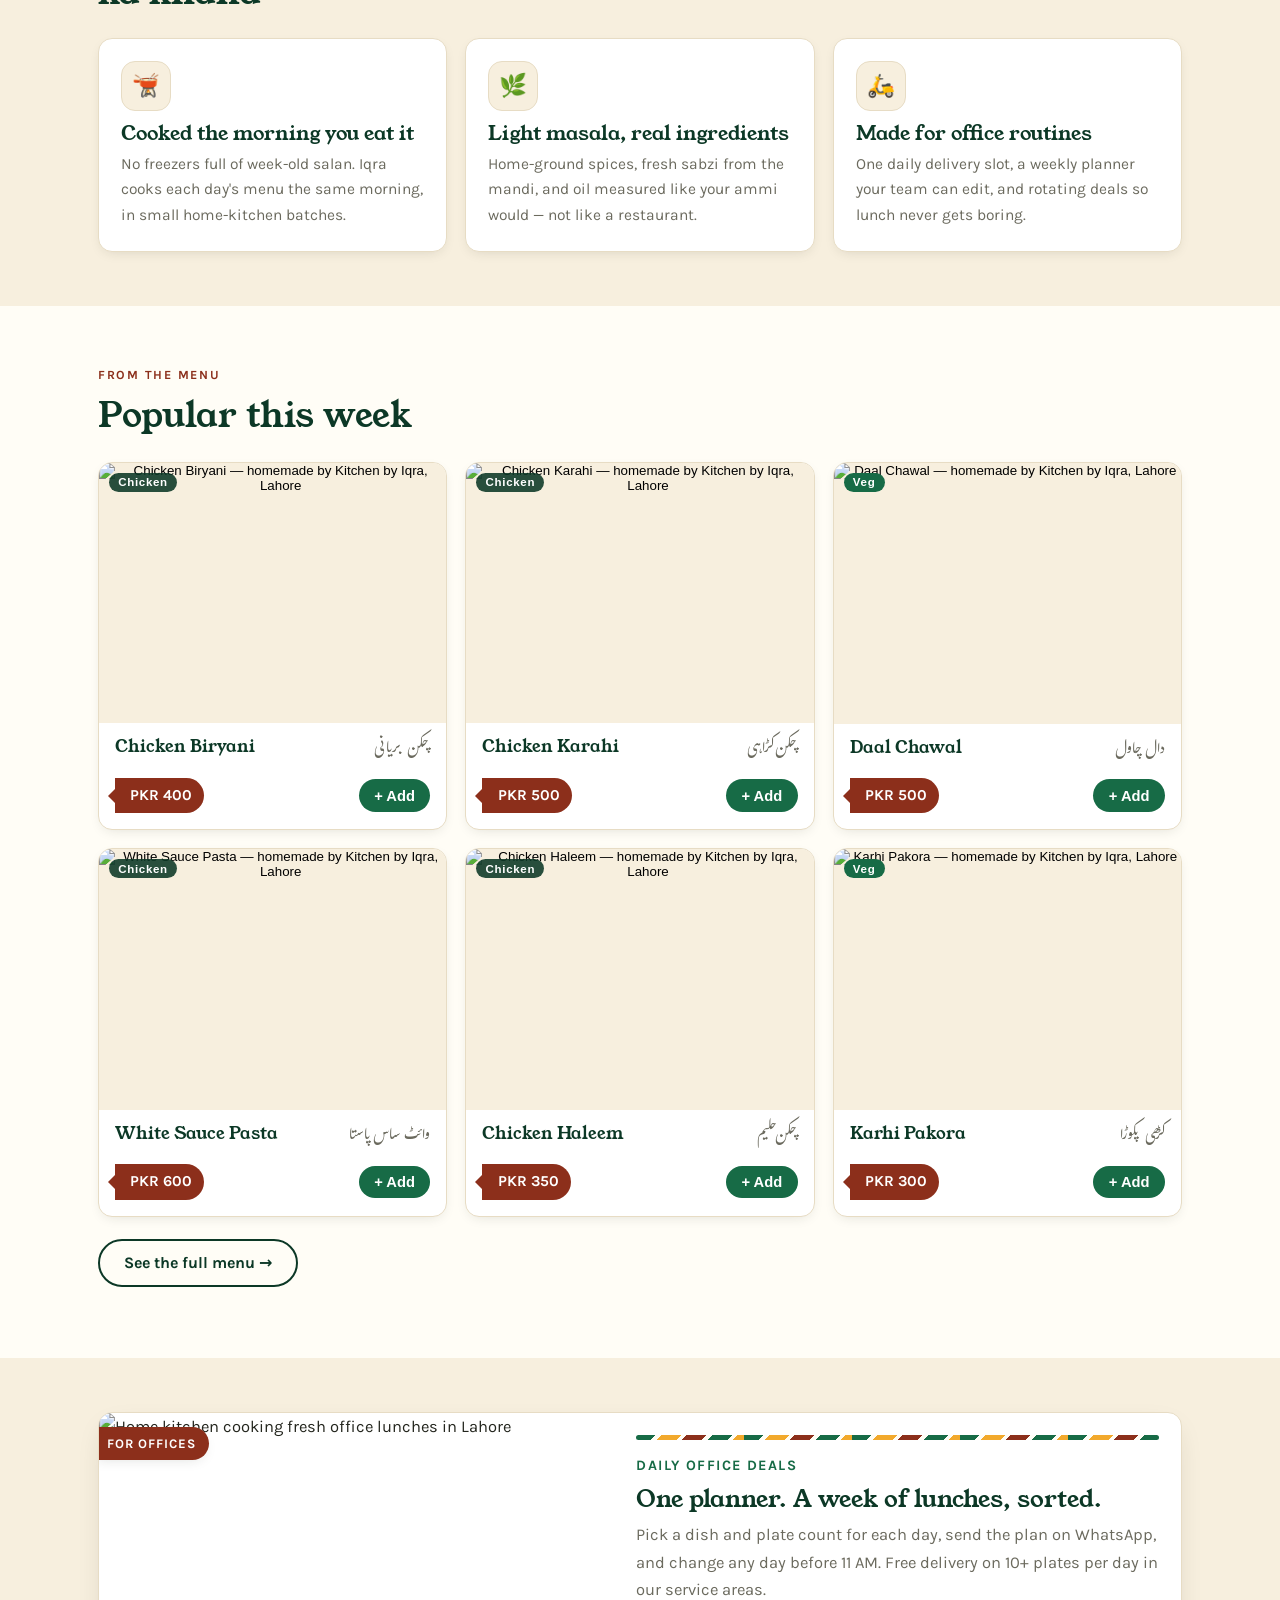
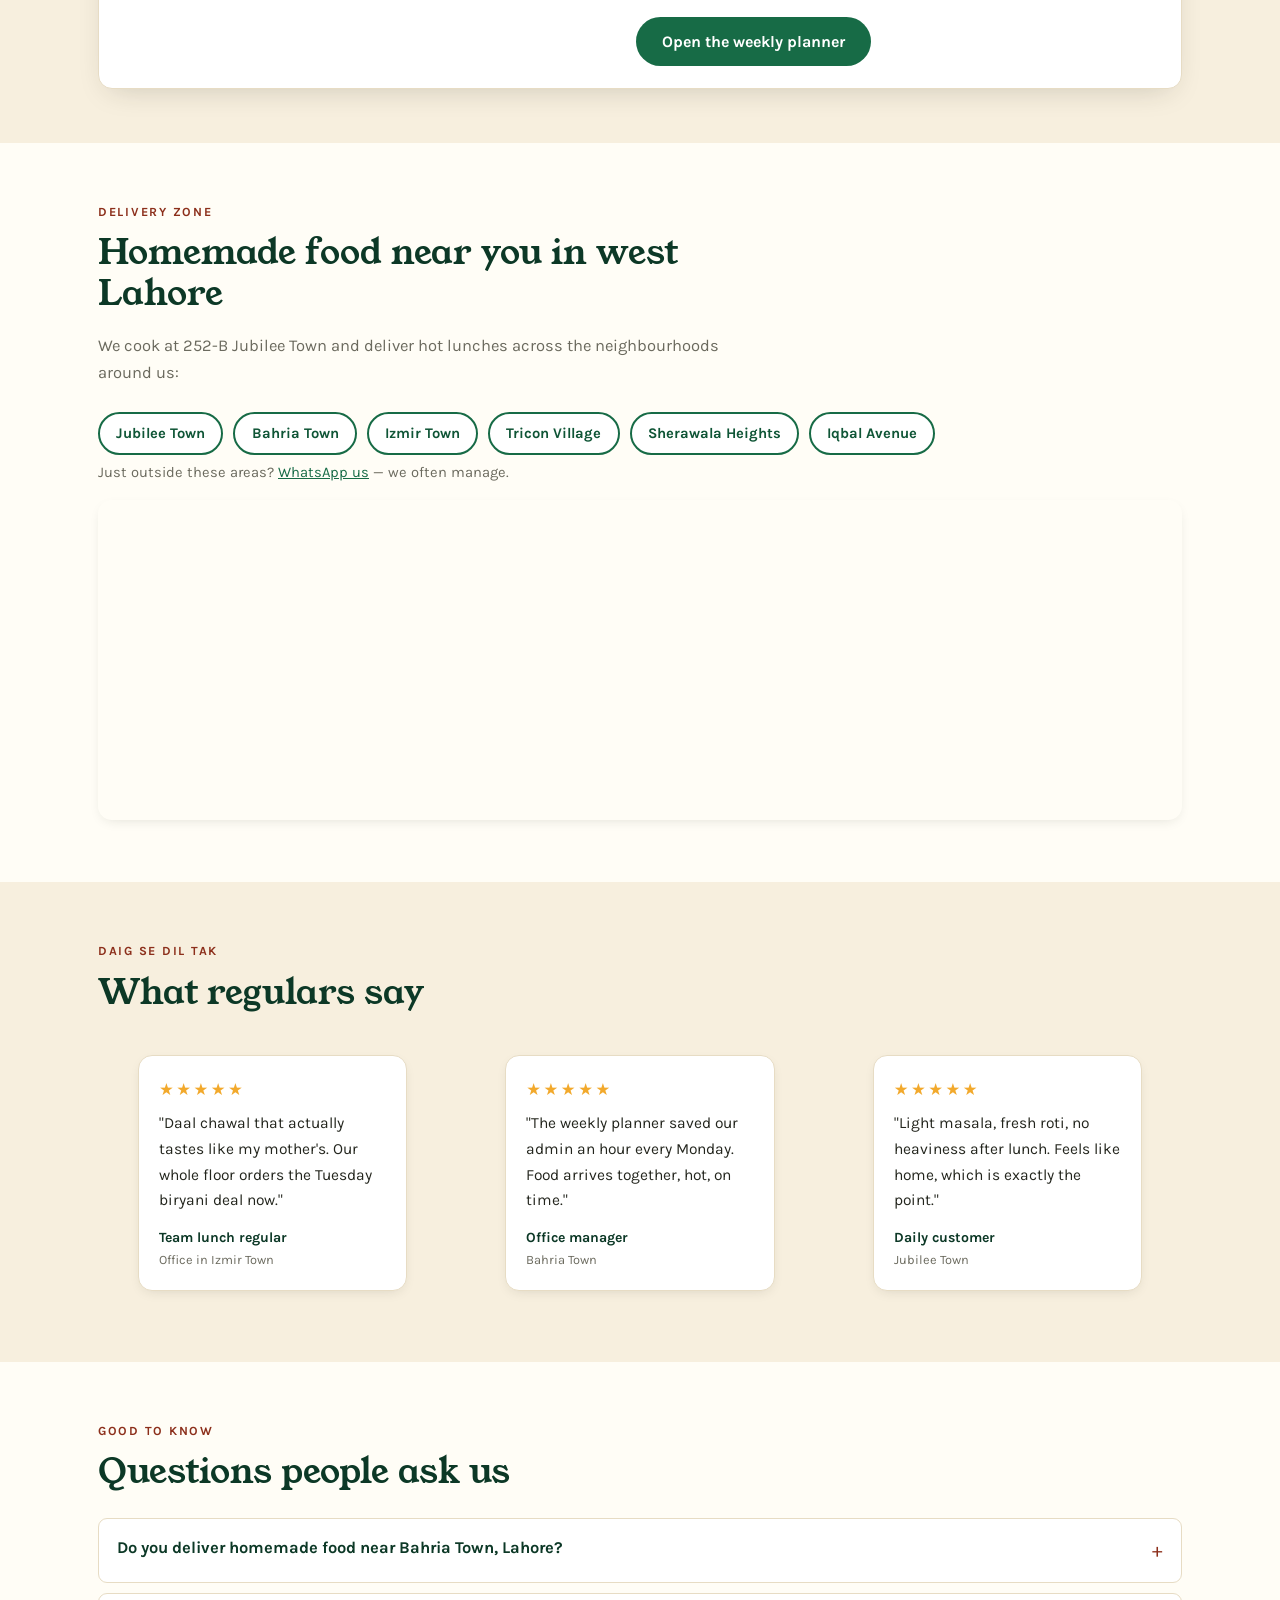
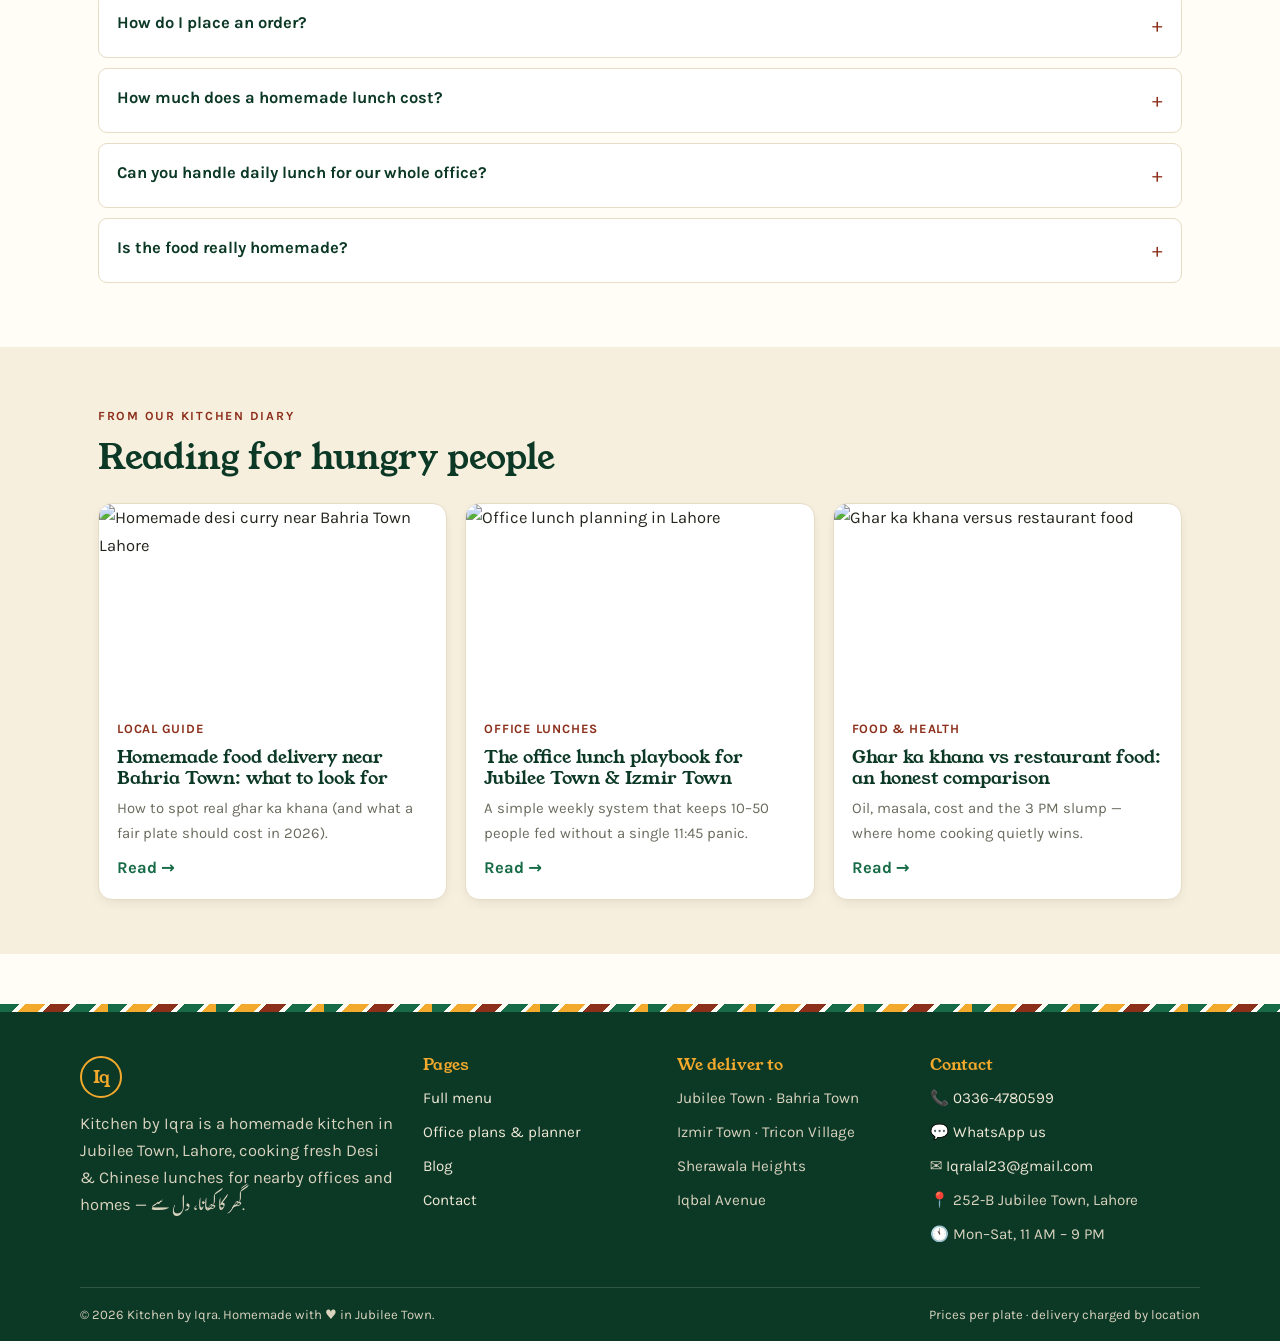
==== commit a49bc236: "Polish the hero cover (motion, depth, trust, CTA) Based on current food-site hero best practices: - " ====
--- a/index.html
+++ b/index.html
@@ -141,13 +141,21 @@
       <img src="https://i0.wp.com/upload.wikimedia.org/wikipedia/commons/0/0f/Pakistani_Haleem_served_with_garnish.jpg?w=1600" alt="" loading="lazy">
       <img src="https://i0.wp.com/upload.wikimedia.org/wikipedia/commons/a/a8/Chicken_Korma.JPG?w=1600" alt="" loading="lazy">
     </div>
+    <!-- Floating trust badges (hidden on small screens) -->
+    <span class="hero-chip hero-chip--a" aria-hidden="true">🍲 Cooked fresh this morning</span>
+    <span class="hero-chip hero-chip--b" aria-hidden="true">🛵 Same-day office lunch by 1–2 PM</span>
+
     <div class="container hero-cover-inner">
       <span class="eyebrow">Homemade kitchen · Jubilee Town, Lahore</span>
       <span class="hero-urdu urdu">گھر کا کھانا، گھر سے گھر تک</span>
-      <h1>Fresh Homemade Food delivered to your door.</h1>
+      <h1>Fresh Homemade Food <span class="hero-accent">delivered to your door</span></h1>
       <p class="lede">Iqra cooks every dish fresh each morning in a real home kitchen. Homemade Desi salan, daal, biryani and desi Chinese food, delivered hot to offices and homes across <strong>Jubilee Town, Bahria Town, Izmir Town, Tricon Village, Sherawala Heights and Iqbal Avenue</strong>.</p>
+      <div class="hero-trust">
+        <span class="stars" aria-hidden="true">★★★★★</span>
+        <span>Loved by offices &amp; homes across west Lahore</span>
+      </div>
       <div class="hero-ctas">
-        <a class="btn btn--primary" href="menu.html">Order today's menu</a>
+        <a class="btn btn--primary btn--lg" href="menu.html">Order today's menu</a>
         <a class="btn btn--ghost" href="office-deals.html">Plan office lunches</a>
       </div>
       <ul class="hero-points">
@@ -156,6 +164,8 @@
         <li>Office plans &amp; daily deals</li>
       </ul>
     </div>
+
+    <a class="hero-scroll" href="#deal" aria-label="See today's deal"><span></span></a>
   </section>
 
   <div class="stripe" aria-hidden="true"></div>
--- a/css/style.css
+++ b/css/style.css
@@ -207,41 +207,82 @@
 /* ---------- Full-bleed cover hero (background photo + overlaid text) ---------- */
 .hero-cover{
   position:relative;isolation:isolate;overflow:hidden;background:var(--gehra);
-  min-height:clamp(440px,70vh,660px);display:flex;align-items:center;
+  min-height:clamp(540px,84vh,780px);display:flex;align-items:center;
 }
 .hero-cover-media{position:absolute;inset:0;z-index:-2}
+/* Each photo cross-fades AND slowly zooms (Ken Burns) for a premium, alive feel */
 .hero-cover-media img{
   position:absolute;inset:0;width:100%;height:100%;object-fit:cover;
-  opacity:0;animation:thaliFade 12s infinite;
+  opacity:0;transform:scale(1.04);animation:heroShow 16s infinite;
 }
 .hero-cover-media img:nth-child(1){animation-delay:0s}
-.hero-cover-media img:nth-child(2){animation-delay:3s}
-.hero-cover-media img:nth-child(3){animation-delay:6s}
-.hero-cover-media img:nth-child(4){animation-delay:9s}
+.hero-cover-media img:nth-child(2){animation-delay:4s}
+.hero-cover-media img:nth-child(3){animation-delay:8s}
+.hero-cover-media img:nth-child(4){animation-delay:12s}
+@keyframes heroShow{
+  0%{opacity:0;transform:scale(1.04)}
+  3%{opacity:1}
+  22%{opacity:1}
+  25%{opacity:0;transform:scale(1.12)}
+  100%{opacity:0;transform:scale(1.12)}
+}
+/* Vignette + bottom fade: depth and rock-solid text legibility on any photo */
 .hero-cover::after{
   content:"";position:absolute;inset:0;z-index:-1;
-  background:linear-gradient(180deg,rgba(11,46,31,.66),rgba(11,46,31,.42) 45%,rgba(11,46,31,.82));
-}
-.hero-cover-inner{color:#fff;text-align:center;max-width:760px;margin-inline:auto;padding:56px 0}
-.hero-cover-inner .eyebrow{color:#ffe7ad}
-.hero-cover-inner .hero-urdu{display:block;color:#fff;margin-bottom:6px}
+  background:
+    radial-gradient(125% 85% at 50% 28%,transparent 38%,rgba(8,32,21,.55) 100%),
+    linear-gradient(180deg,rgba(8,32,21,.58),rgba(8,32,21,.34) 42%,rgba(8,32,21,.86));
+}
+.hero-cover-inner{color:#fff;text-align:center;max-width:780px;margin-inline:auto;padding:64px 0}
+.hero-cover-inner .eyebrow{color:#ffe2a3}
+.hero-cover-inner .hero-urdu{display:block;color:#fff;margin-bottom:8px;opacity:.96}
 .hero-cover-inner h1{
-  color:#fff;font-size:clamp(2rem,6vw,3.3rem);line-height:1.05;margin:.1em 0 .35em;
-  text-shadow:0 2px 22px rgba(0,0,0,.4);
-}
+  color:#fff;font-size:clamp(2.1rem,6.2vw,3.6rem);line-height:1.04;margin:.05em 0 .3em;
+  letter-spacing:-.01em;text-shadow:0 3px 26px rgba(0,0,0,.45);
+}
+.hero-accent{color:var(--genda)}
 .hero-cover-inner .lede{
-  color:rgba(255,255,255,.94);max-width:40em;margin:0 auto 4px;
-  text-shadow:0 1px 12px rgba(0,0,0,.35);
+  color:rgba(255,255,255,.93);max-width:40em;margin:0 auto;
+  text-shadow:0 1px 12px rgba(0,0,0,.4);
 }
 .hero-cover-inner .lede strong{color:#fff}
-.hero-cover-inner .hero-ctas{justify-content:center}
+/* Social-proof / rating row */
+.hero-trust{
+  display:inline-flex;align-items:center;gap:9px;margin:16px 0 4px;
+  font-weight:700;font-size:.92rem;color:#fff;
+  background:rgba(0,0,0,.22);border:1px solid rgba(255,255,255,.18);
+  padding:7px 14px;border-radius:999px;backdrop-filter:blur(3px);
+}
+.hero-trust .stars{color:var(--genda);letter-spacing:1px}
+.hero-cover-inner .hero-ctas{justify-content:center;margin-top:14px}
 .hero-cover-inner .hero-points{justify-content:center;color:#fff}
 .hero-cover-inner .hero-points li::before{color:var(--genda)}
-.hero-cover-inner .btn--ghost{color:#fff;border-color:rgba(255,255,255,.75);background:transparent}
-.hero-cover-inner .btn--ghost:hover{background:rgba(255,255,255,.14)}
+.hero-cover-inner .btn--ghost{color:#fff;border-color:rgba(255,255,255,.75);background:rgba(255,255,255,.06)}
+.hero-cover-inner .btn--ghost:hover{background:rgba(255,255,255,.16)}
+.btn--lg{padding:1em 1.8em;font-size:1.05rem}
+/* Floating trust badges */
+.hero-chip{
+  position:absolute;z-index:1;background:rgba(255,255,255,.95);color:var(--gehra);
+  font-weight:700;font-size:.85rem;padding:.5em 1em;border-radius:999px;
+  box-shadow:0 8px 24px rgba(0,0,0,.22);white-space:nowrap;
+  animation:chipFloat 5s ease-in-out infinite;
+}
+.hero-chip--a{top:16%;left:6%}
+.hero-chip--b{bottom:20%;right:6%;background:var(--genda);animation-delay:1.6s}
+@keyframes chipFloat{0%,100%{transform:translateY(0)}50%{transform:translateY(-8px)}}
+@media(max-width:880px){.hero-chip{display:none}}
+/* Scroll-down cue */
+.hero-scroll{
+  position:absolute;left:50%;bottom:18px;transform:translateX(-50%);z-index:1;
+  width:26px;height:42px;border:2px solid rgba(255,255,255,.6);border-radius:999px;
+  display:grid;place-items:start center;padding-top:7px;
+}
+.hero-scroll span{width:4px;height:8px;border-radius:2px;background:#fff;animation:scrollDot 1.6s ease-in-out infinite}
+@keyframes scrollDot{0%{opacity:0;transform:translateY(-3px)}40%{opacity:1}100%{opacity:0;transform:translateY(10px)}}
 @media(prefers-reduced-motion:reduce){
-  .hero-cover-media img{animation:none;opacity:0}
+  .hero-cover-media img{animation:none;opacity:0;transform:none}
   .hero-cover-media img:nth-child(1){opacity:1}
+  .hero-chip,.hero-scroll span{animation:none}
 }
 
 .thali-steam{position:absolute;top:-26px;left:50%;width:120px;height:70px;transform:translateX(-50%);pointer-events:none}
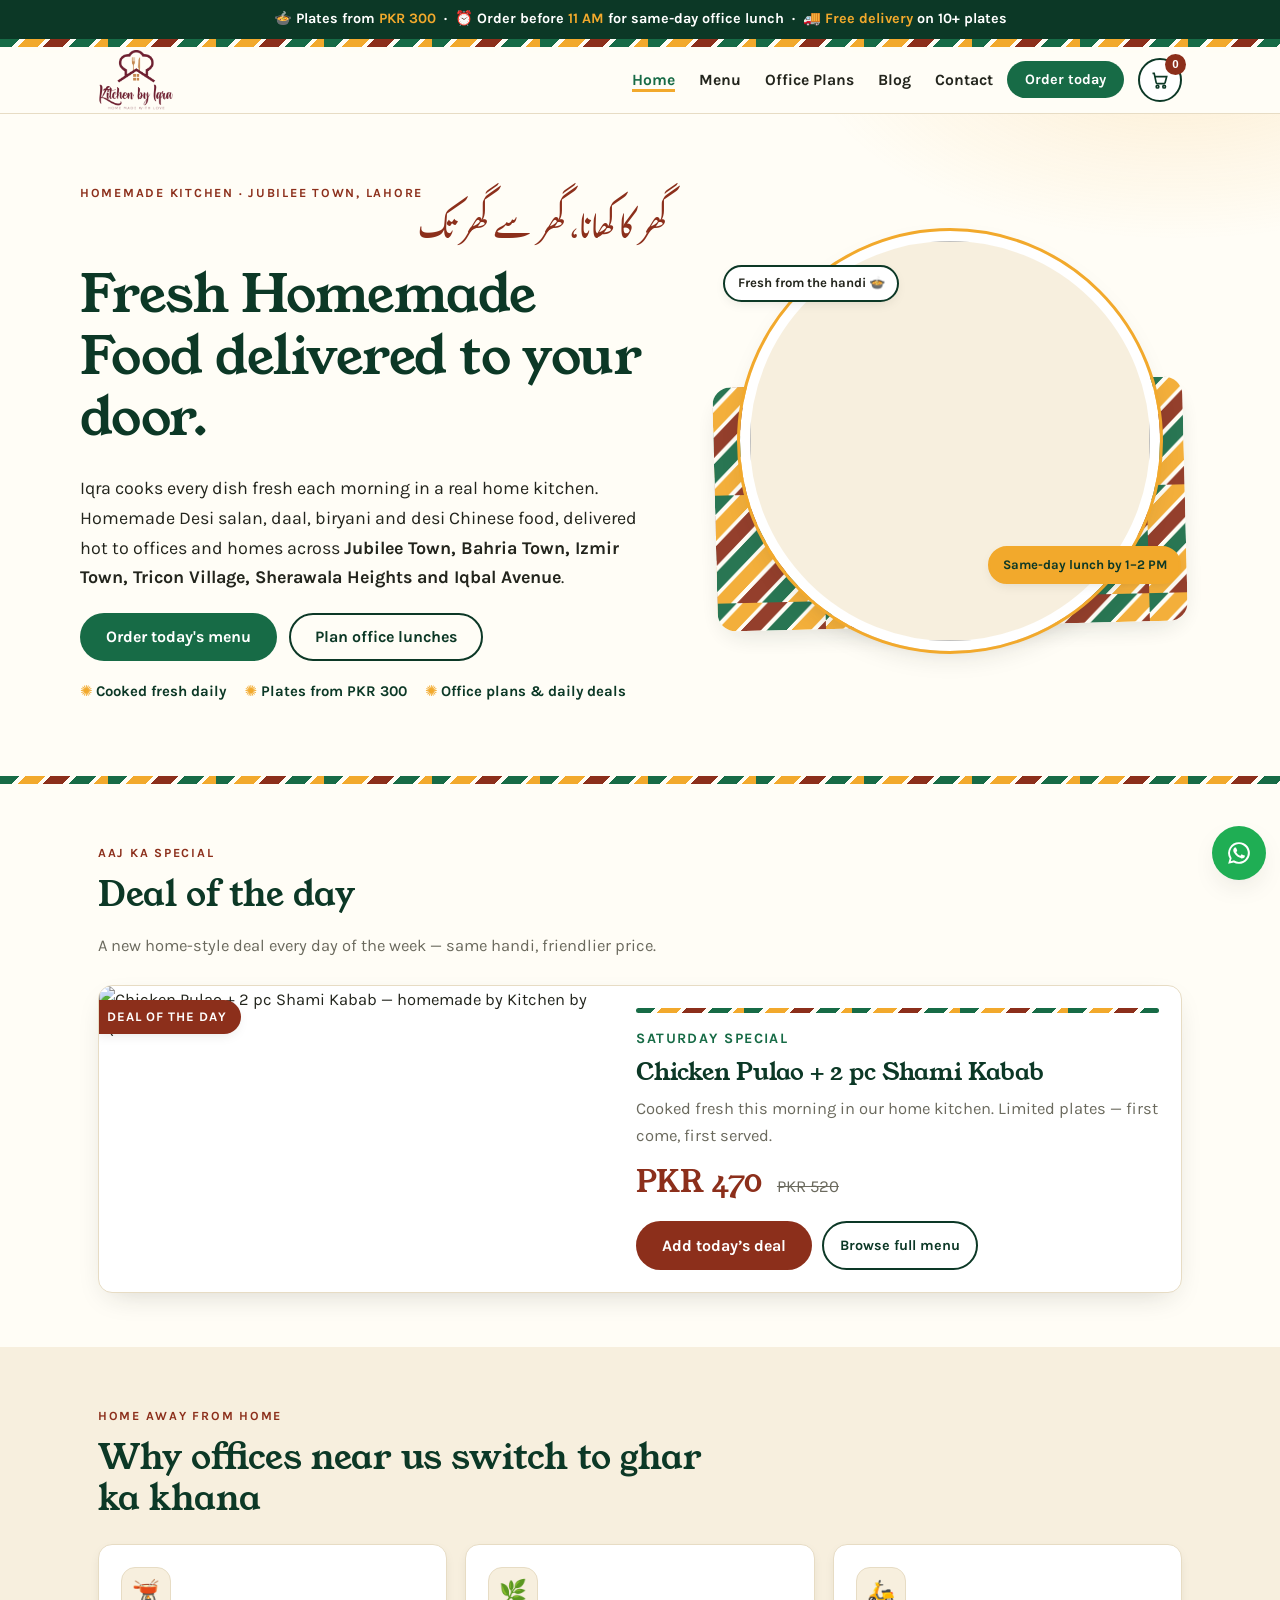
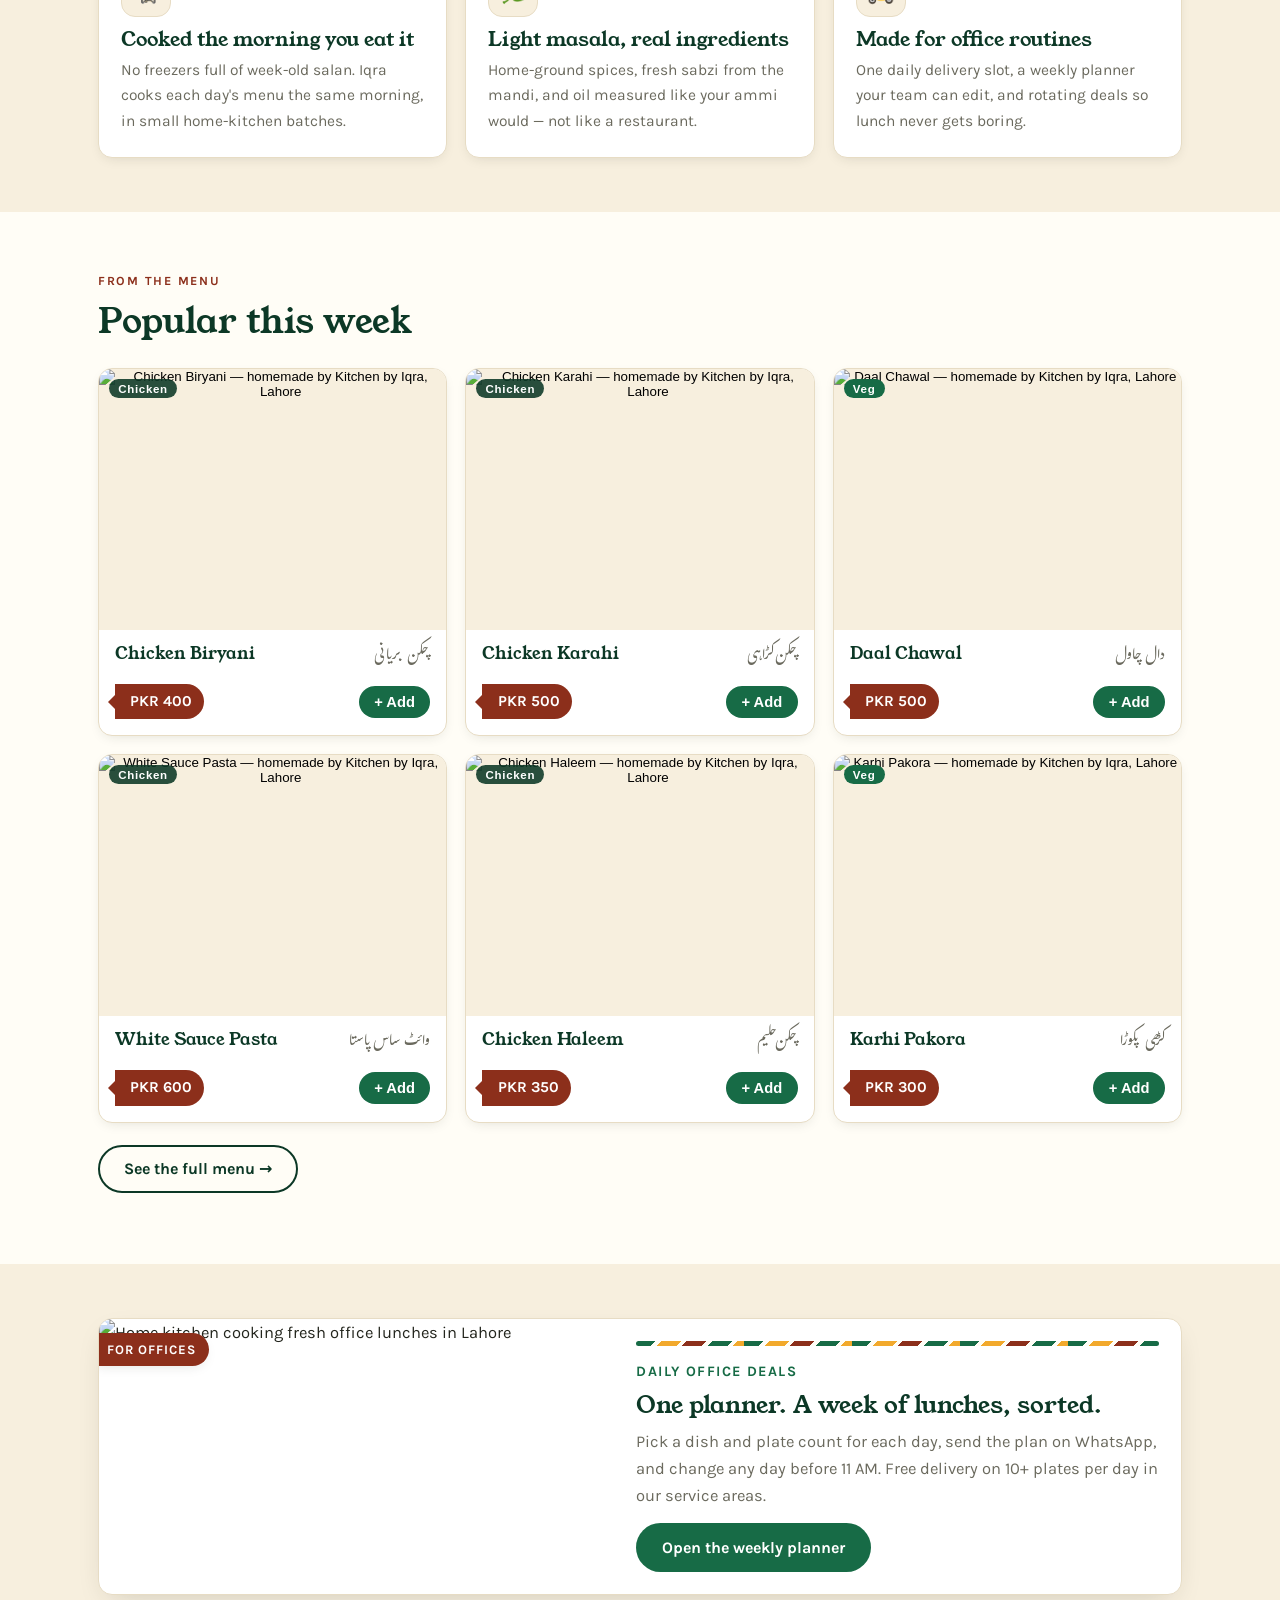
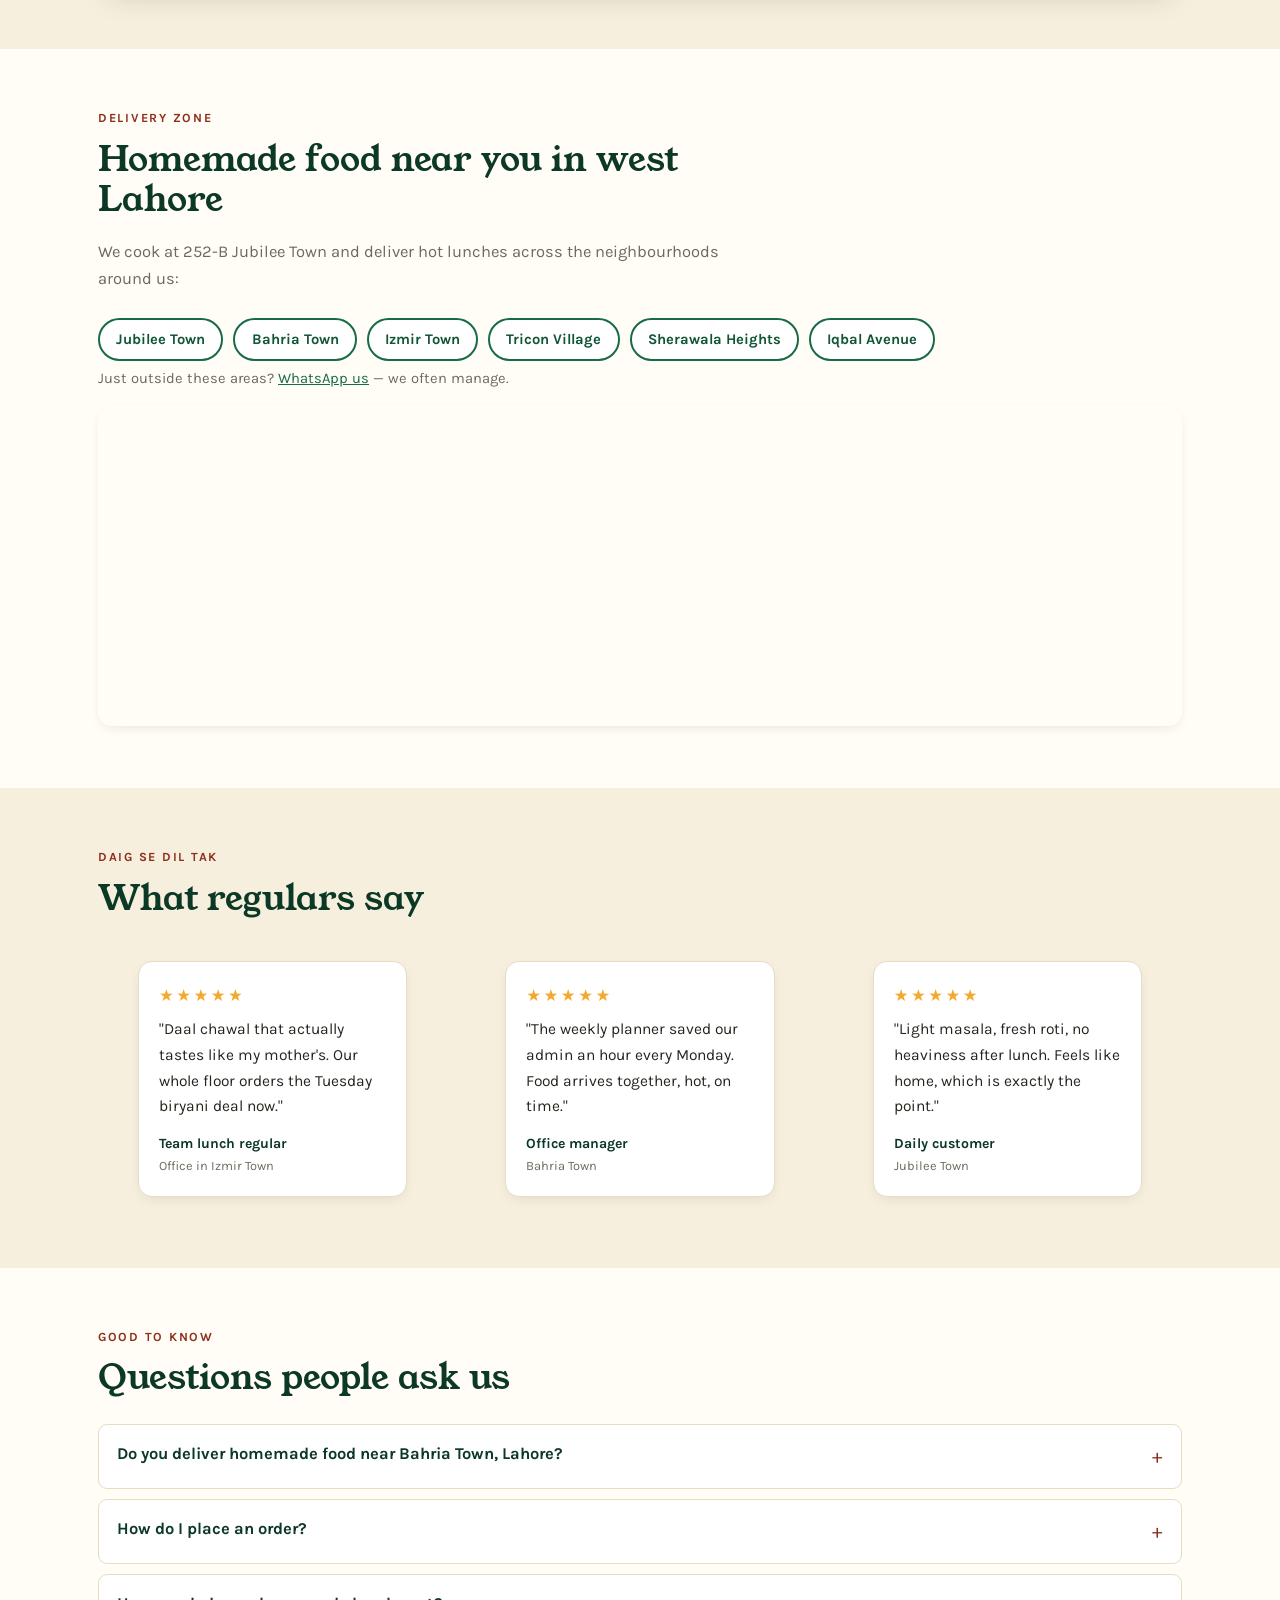
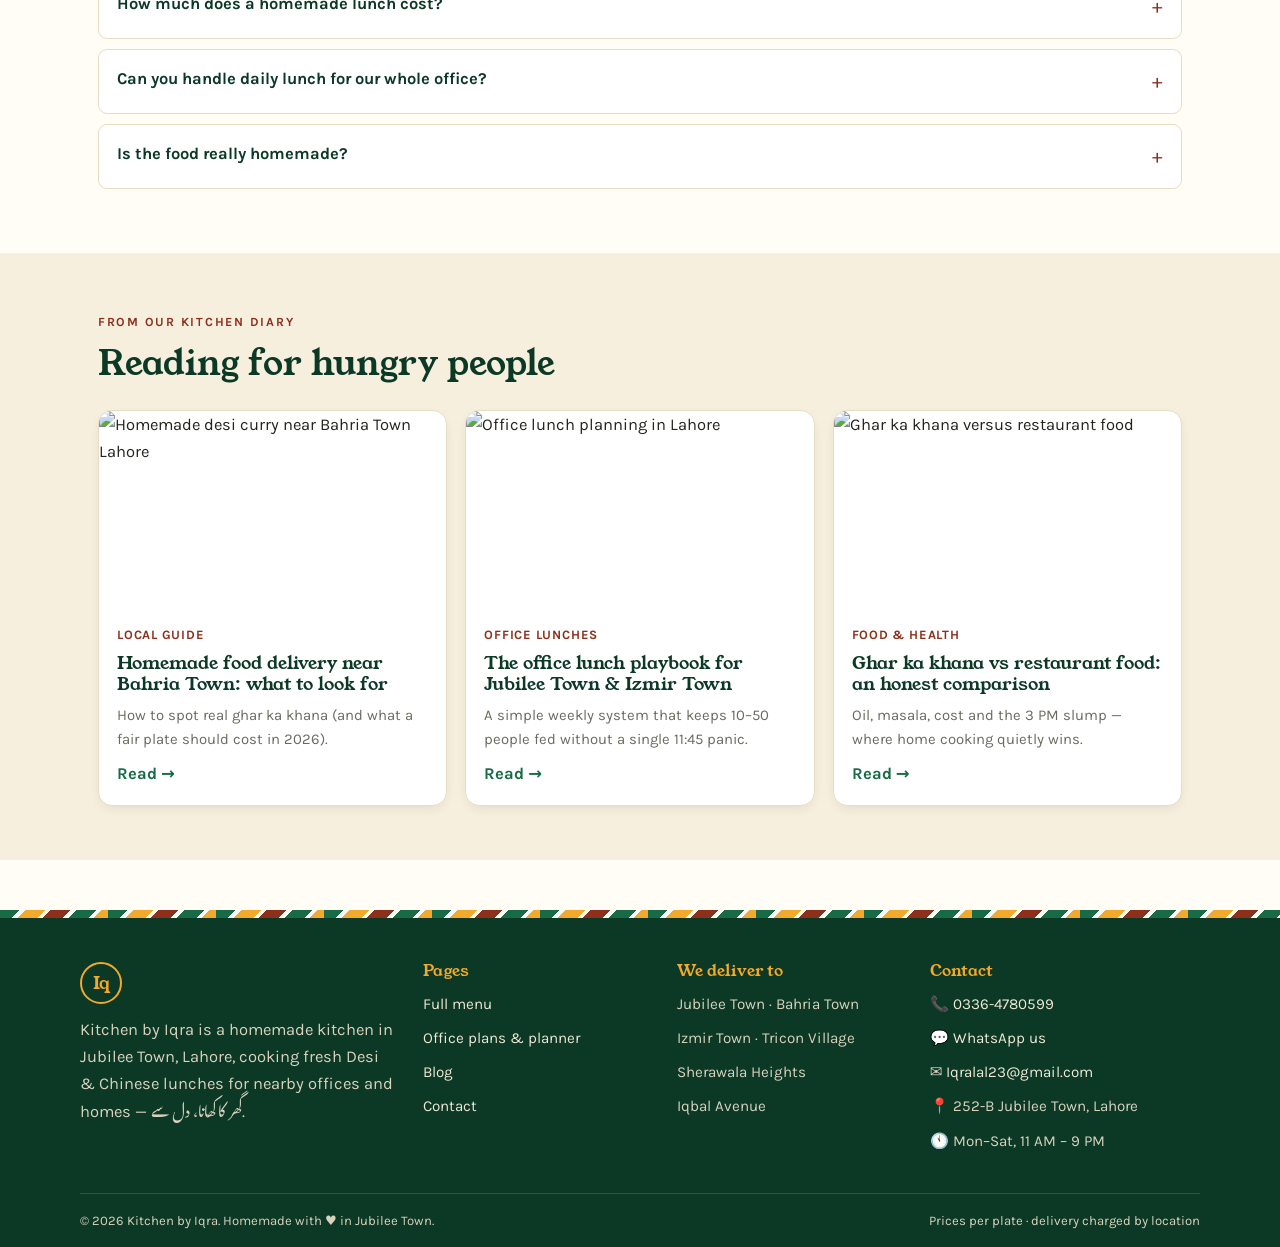
==== commit 0d70a63c: "Revert hero to original thali layout with single biryani photo The full-bleed cover hero didn't work" ====
--- a/index.html
+++ b/index.html
@@ -130,42 +130,40 @@
 
 <main>
 
-  <!-- ============ HERO (full-bleed cover: background image + overlaid text) ============
-       Want your own cover photo? Drop it at images/hero.jpg and replace the four
-       <img> tags below with a single:  <img src="images/hero.jpg" alt="">  -->
-  <section class="hero-cover">
-    <div class="hero-cover-media" aria-hidden="true">
-      <img src="https://i0.wp.com/kitchen-by-iqra.vercel.app/images/chicken-biryani.png?w=1600&output=jpg&q=82"
-           alt="" onerror="this.onerror=null;this.src='https://placehold.co/1600x900/176B46/F7EFDE?text=Kitchen+by+Iqra'">
-      <img src="https://i0.wp.com/upload.wikimedia.org/wikipedia/commons/c/c4/Pakistani_Food_Karahi_Beef.jpg?w=1600" alt="" loading="lazy">
-      <img src="https://i0.wp.com/upload.wikimedia.org/wikipedia/commons/0/0f/Pakistani_Haleem_served_with_garnish.jpg?w=1600" alt="" loading="lazy">
-      <img src="https://i0.wp.com/upload.wikimedia.org/wikipedia/commons/a/a8/Chicken_Korma.JPG?w=1600" alt="" loading="lazy">
-    </div>
-    <!-- Floating trust badges (hidden on small screens) -->
-    <span class="hero-chip hero-chip--a" aria-hidden="true">🍲 Cooked fresh this morning</span>
-    <span class="hero-chip hero-chip--b" aria-hidden="true">🛵 Same-day office lunch by 1–2 PM</span>
-
-    <div class="container hero-cover-inner">
-      <span class="eyebrow">Homemade kitchen · Jubilee Town, Lahore</span>
-      <span class="hero-urdu urdu">گھر کا کھانا، گھر سے گھر تک</span>
-      <h1>Fresh Homemade Food <span class="hero-accent">delivered to your door</span></h1>
-      <p class="lede">Iqra cooks every dish fresh each morning in a real home kitchen. Homemade Desi salan, daal, biryani and desi Chinese food, delivered hot to offices and homes across <strong>Jubilee Town, Bahria Town, Izmir Town, Tricon Village, Sherawala Heights and Iqbal Avenue</strong>.</p>
-      <div class="hero-trust">
-        <span class="stars" aria-hidden="true">★★★★★</span>
-        <span>Loved by offices &amp; homes across west Lahore</span>
-      </div>
-      <div class="hero-ctas">
-        <a class="btn btn--primary btn--lg" href="menu.html">Order today's menu</a>
-        <a class="btn btn--ghost" href="office-deals.html">Plan office lunches</a>
-      </div>
-      <ul class="hero-points">
-        <li>Cooked fresh daily</li>
-        <li>Plates from PKR 300</li>
-        <li>Office plans &amp; daily deals</li>
-      </ul>
-    </div>
-
-    <a class="hero-scroll" href="#deal" aria-label="See today's deal"><span></span></a>
+  <!-- ============ HERO ============ -->
+  <section class="hero">
+    <div class="container hero-grid">
+      <div>
+        <span class="eyebrow">Homemade kitchen · Jubilee Town, Lahore</span>
+        <h1>
+          <span class="hero-urdu urdu">گھر کا کھانا، گھر سے گھر تک</span>
+          Fresh Homemade Food delivered to your door.
+        </h1>
+        <p class="lede">Iqra cooks every dish fresh each morning in a real home kitchen. Homemade Desi salan, daal, biryani and desi Chinese food, delivered hot to offices and homes across <strong>Jubilee Town, Bahria Town, Izmir Town, Tricon Village, Sherawala Heights and Iqbal Avenue</strong>.</p>
+        <div class="hero-ctas">
+          <a class="btn btn--primary" href="menu.html">Order today's menu</a>
+          <a class="btn btn--ghost" href="office-deals.html">Plan office lunches</a>
+        </div>
+        <ul class="hero-points">
+          <li>Cooked fresh daily</li>
+          <li>Plates from PKR 300</li>
+          <li>Office plans &amp; daily deals</li>
+        </ul>
+      </div>
+
+      <!-- Signature: the thali on a dastarkhwan mat, with rising steam.
+           Single biryani photo. Swap it by changing the <img> src below. -->
+      <div class="thali" aria-hidden="true">
+        <div class="thali-mat"></div>
+        <div class="thali-plate">
+          <img src="https://i0.wp.com/kitchen-by-iqra.vercel.app/images/chicken-biryani.png?w=900&output=jpg&q=82"
+               alt="" onerror="this.onerror=null;this.src='https://placehold.co/900x900/F7EFDE/8C2F1B?text=Today%27s+Khana'">
+        </div>
+        <div class="thali-steam"><span></span><span></span><span></span></div>
+        <span class="thali-chip thali-chip--a">Fresh from the handi 🍲</span>
+        <span class="thali-chip thali-chip--b">Same-day lunch by 1–2 PM</span>
+      </div>
+    </div>
   </section>
 
   <div class="stripe" aria-hidden="true"></div>
--- a/css/style.css
+++ b/css/style.css
@@ -204,87 +204,6 @@
 }
 .topbar b{color:var(--genda)}
 
-/* ---------- Full-bleed cover hero (background photo + overlaid text) ---------- */
-.hero-cover{
-  position:relative;isolation:isolate;overflow:hidden;background:var(--gehra);
-  min-height:clamp(540px,84vh,780px);display:flex;align-items:center;
-}
-.hero-cover-media{position:absolute;inset:0;z-index:-2}
-/* Each photo cross-fades AND slowly zooms (Ken Burns) for a premium, alive feel */
-.hero-cover-media img{
-  position:absolute;inset:0;width:100%;height:100%;object-fit:cover;
-  opacity:0;transform:scale(1.04);animation:heroShow 16s infinite;
-}
-.hero-cover-media img:nth-child(1){animation-delay:0s}
-.hero-cover-media img:nth-child(2){animation-delay:4s}
-.hero-cover-media img:nth-child(3){animation-delay:8s}
-.hero-cover-media img:nth-child(4){animation-delay:12s}
-@keyframes heroShow{
-  0%{opacity:0;transform:scale(1.04)}
-  3%{opacity:1}
-  22%{opacity:1}
-  25%{opacity:0;transform:scale(1.12)}
-  100%{opacity:0;transform:scale(1.12)}
-}
-/* Vignette + bottom fade: depth and rock-solid text legibility on any photo */
-.hero-cover::after{
-  content:"";position:absolute;inset:0;z-index:-1;
-  background:
-    radial-gradient(125% 85% at 50% 28%,transparent 38%,rgba(8,32,21,.55) 100%),
-    linear-gradient(180deg,rgba(8,32,21,.58),rgba(8,32,21,.34) 42%,rgba(8,32,21,.86));
-}
-.hero-cover-inner{color:#fff;text-align:center;max-width:780px;margin-inline:auto;padding:64px 0}
-.hero-cover-inner .eyebrow{color:#ffe2a3}
-.hero-cover-inner .hero-urdu{display:block;color:#fff;margin-bottom:8px;opacity:.96}
-.hero-cover-inner h1{
-  color:#fff;font-size:clamp(2.1rem,6.2vw,3.6rem);line-height:1.04;margin:.05em 0 .3em;
-  letter-spacing:-.01em;text-shadow:0 3px 26px rgba(0,0,0,.45);
-}
-.hero-accent{color:var(--genda)}
-.hero-cover-inner .lede{
-  color:rgba(255,255,255,.93);max-width:40em;margin:0 auto;
-  text-shadow:0 1px 12px rgba(0,0,0,.4);
-}
-.hero-cover-inner .lede strong{color:#fff}
-/* Social-proof / rating row */
-.hero-trust{
-  display:inline-flex;align-items:center;gap:9px;margin:16px 0 4px;
-  font-weight:700;font-size:.92rem;color:#fff;
-  background:rgba(0,0,0,.22);border:1px solid rgba(255,255,255,.18);
-  padding:7px 14px;border-radius:999px;backdrop-filter:blur(3px);
-}
-.hero-trust .stars{color:var(--genda);letter-spacing:1px}
-.hero-cover-inner .hero-ctas{justify-content:center;margin-top:14px}
-.hero-cover-inner .hero-points{justify-content:center;color:#fff}
-.hero-cover-inner .hero-points li::before{color:var(--genda)}
-.hero-cover-inner .btn--ghost{color:#fff;border-color:rgba(255,255,255,.75);background:rgba(255,255,255,.06)}
-.hero-cover-inner .btn--ghost:hover{background:rgba(255,255,255,.16)}
-.btn--lg{padding:1em 1.8em;font-size:1.05rem}
-/* Floating trust badges */
-.hero-chip{
-  position:absolute;z-index:1;background:rgba(255,255,255,.95);color:var(--gehra);
-  font-weight:700;font-size:.85rem;padding:.5em 1em;border-radius:999px;
-  box-shadow:0 8px 24px rgba(0,0,0,.22);white-space:nowrap;
-  animation:chipFloat 5s ease-in-out infinite;
-}
-.hero-chip--a{top:16%;left:6%}
-.hero-chip--b{bottom:20%;right:6%;background:var(--genda);animation-delay:1.6s}
-@keyframes chipFloat{0%,100%{transform:translateY(0)}50%{transform:translateY(-8px)}}
-@media(max-width:880px){.hero-chip{display:none}}
-/* Scroll-down cue */
-.hero-scroll{
-  position:absolute;left:50%;bottom:18px;transform:translateX(-50%);z-index:1;
-  width:26px;height:42px;border:2px solid rgba(255,255,255,.6);border-radius:999px;
-  display:grid;place-items:start center;padding-top:7px;
-}
-.hero-scroll span{width:4px;height:8px;border-radius:2px;background:#fff;animation:scrollDot 1.6s ease-in-out infinite}
-@keyframes scrollDot{0%{opacity:0;transform:translateY(-3px)}40%{opacity:1}100%{opacity:0;transform:translateY(10px)}}
-@media(prefers-reduced-motion:reduce){
-  .hero-cover-media img{animation:none;opacity:0;transform:none}
-  .hero-cover-media img:nth-child(1){opacity:1}
-  .hero-chip,.hero-scroll span{animation:none}
-}
-
 .thali-steam{position:absolute;top:-26px;left:50%;width:120px;height:70px;transform:translateX(-50%);pointer-events:none}
 .thali-steam span{
   position:absolute;bottom:0;width:14px;height:54px;border-radius:50%;
